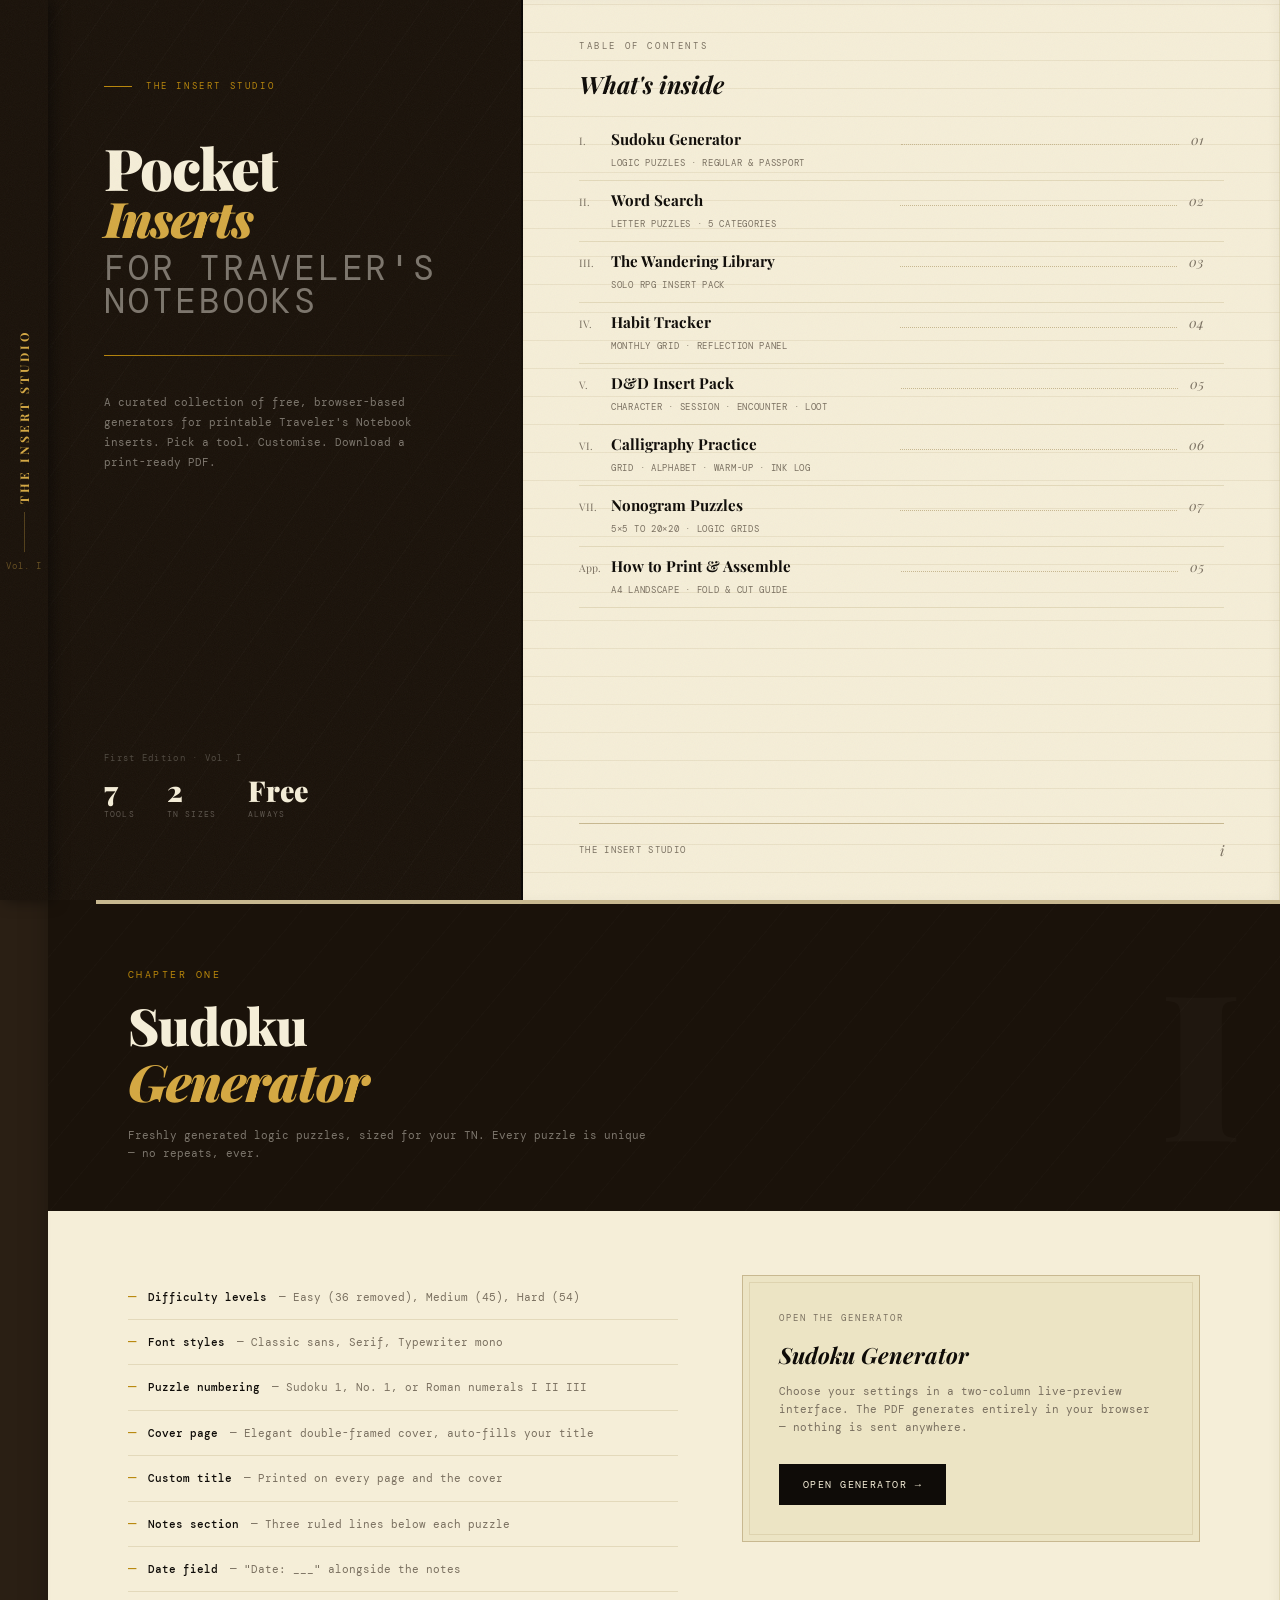
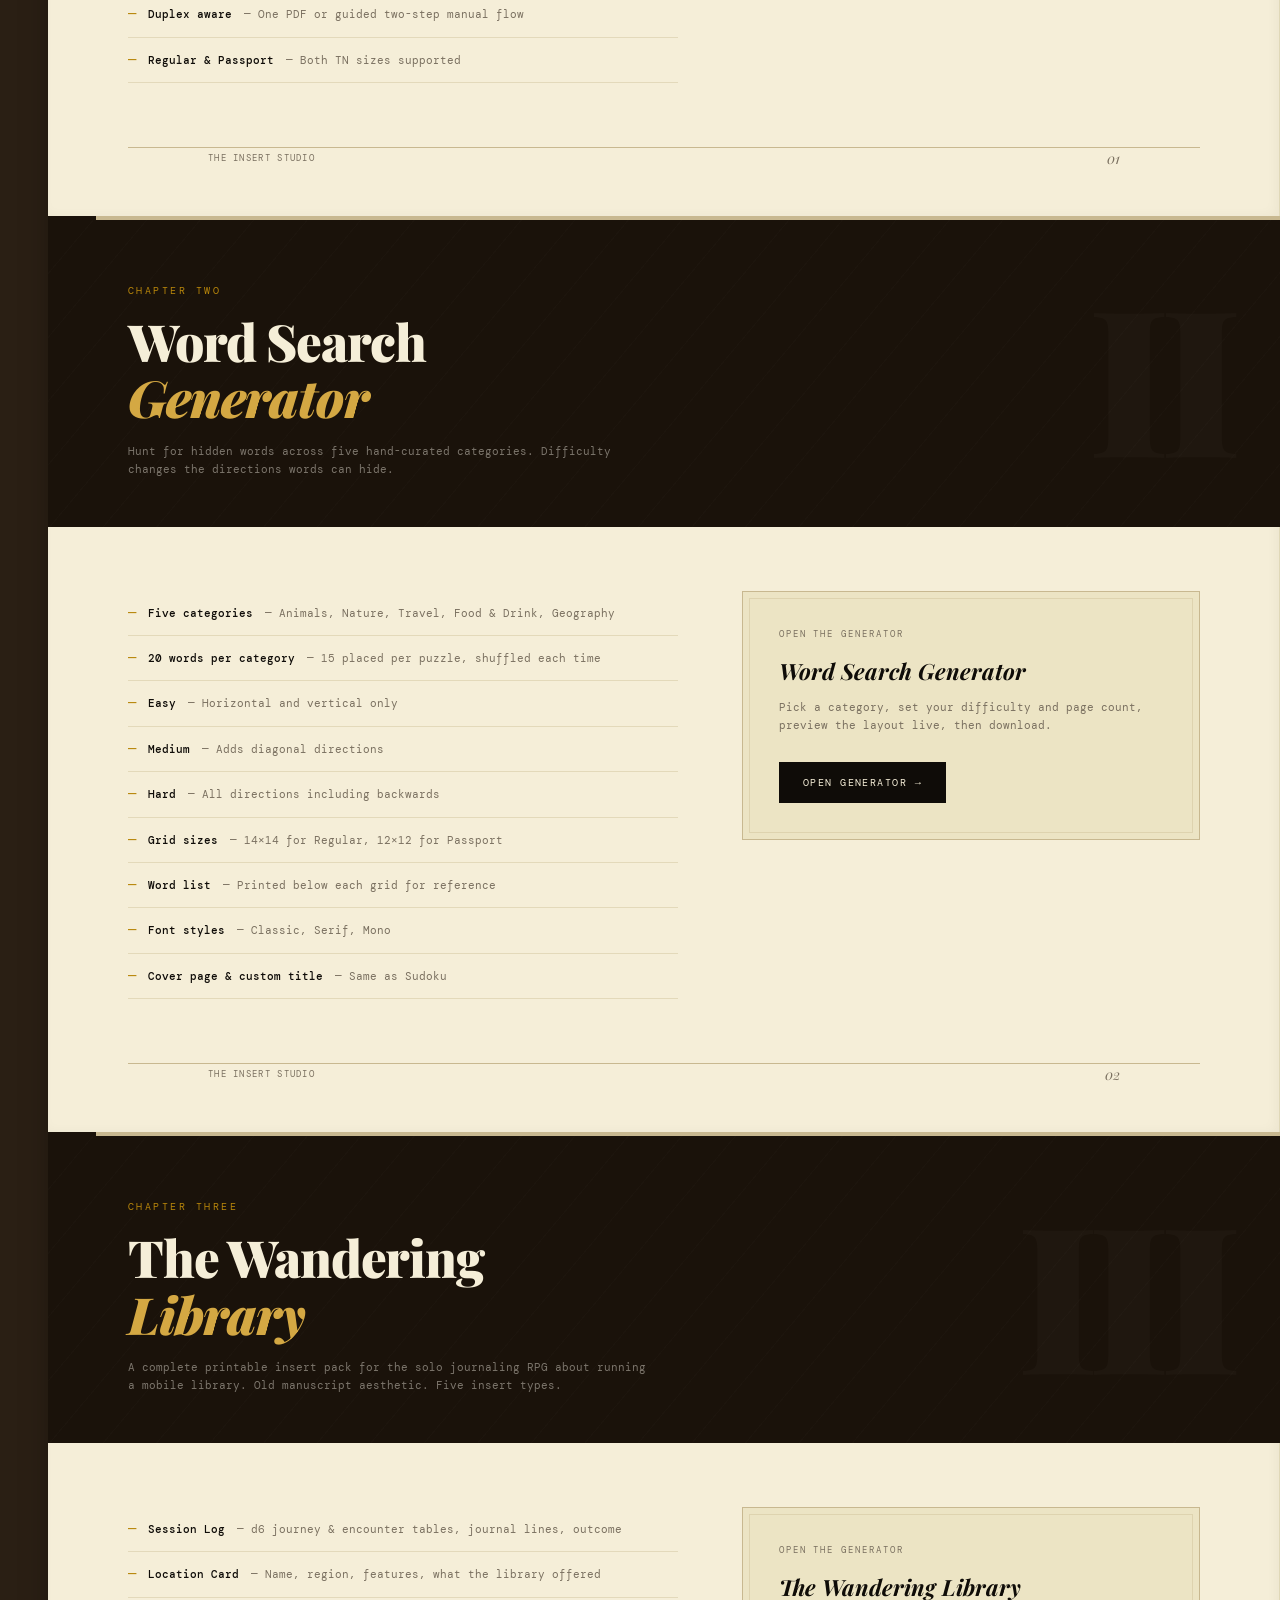
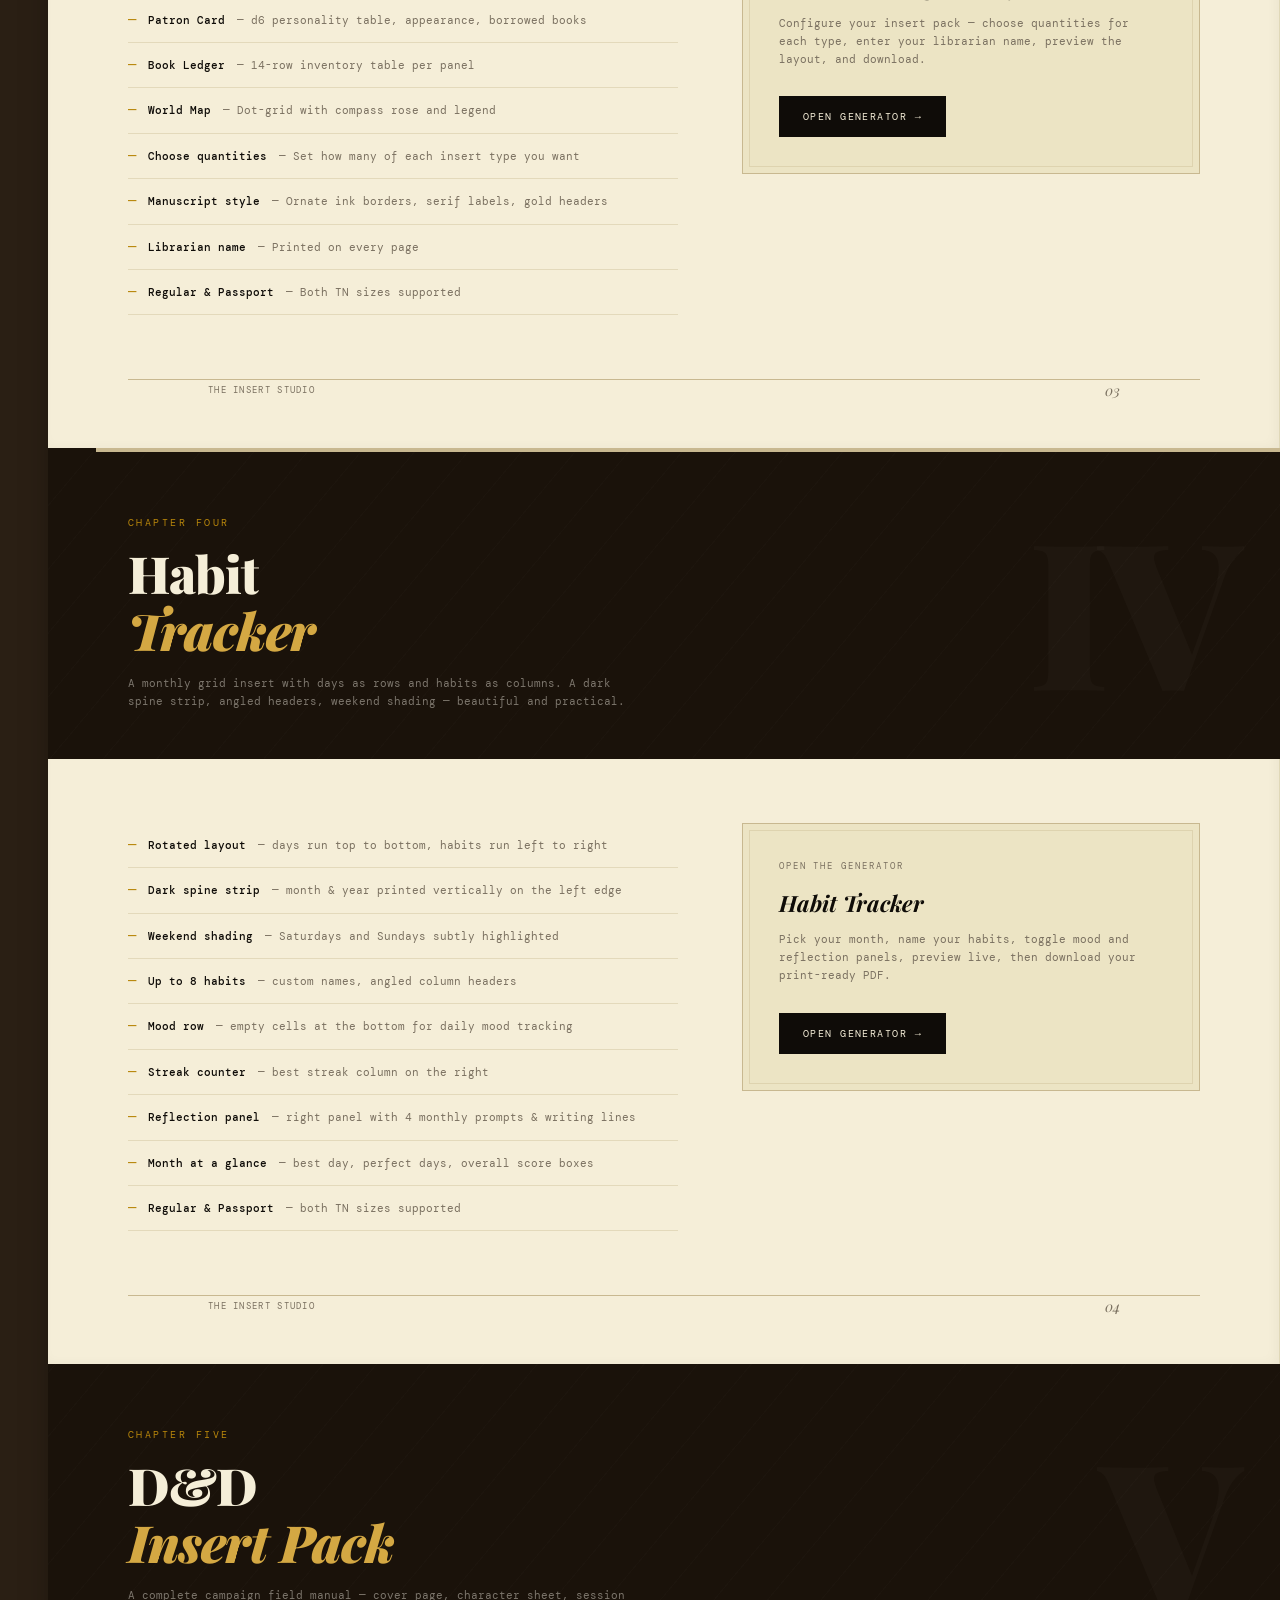
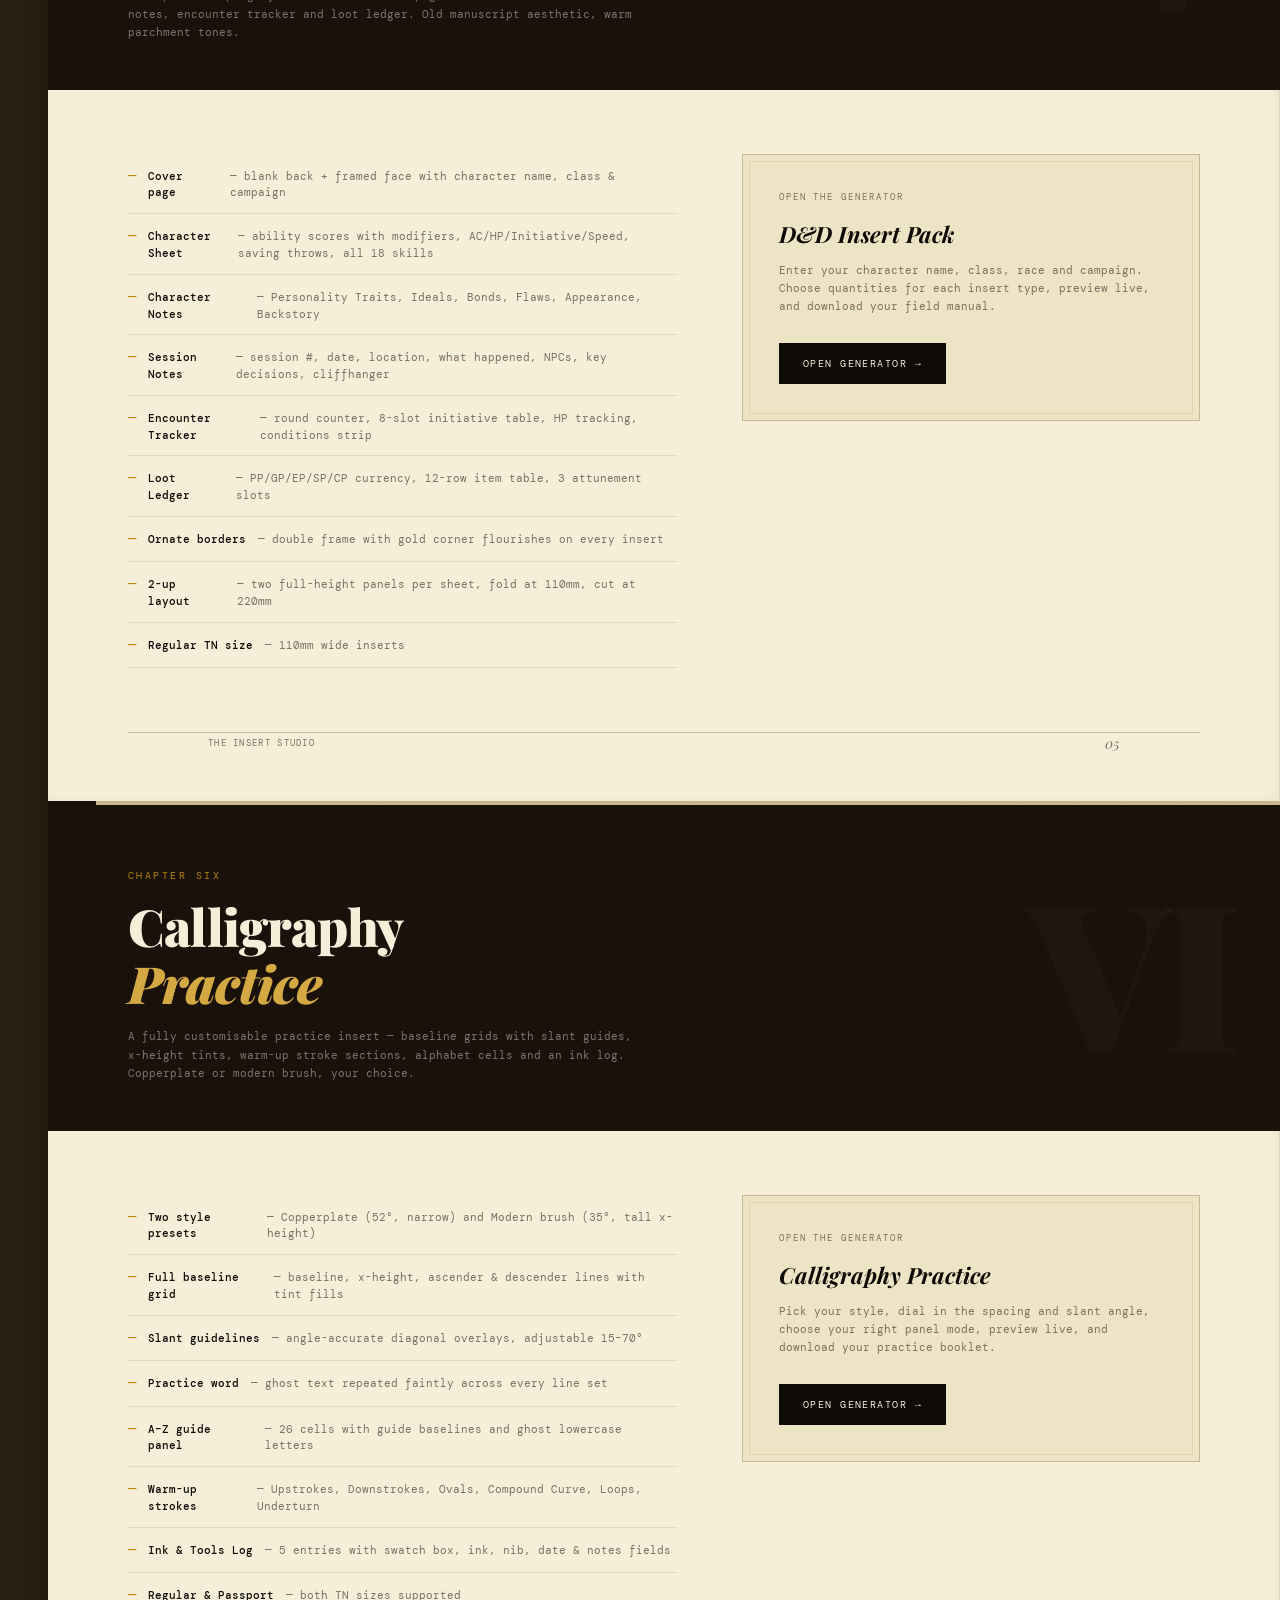
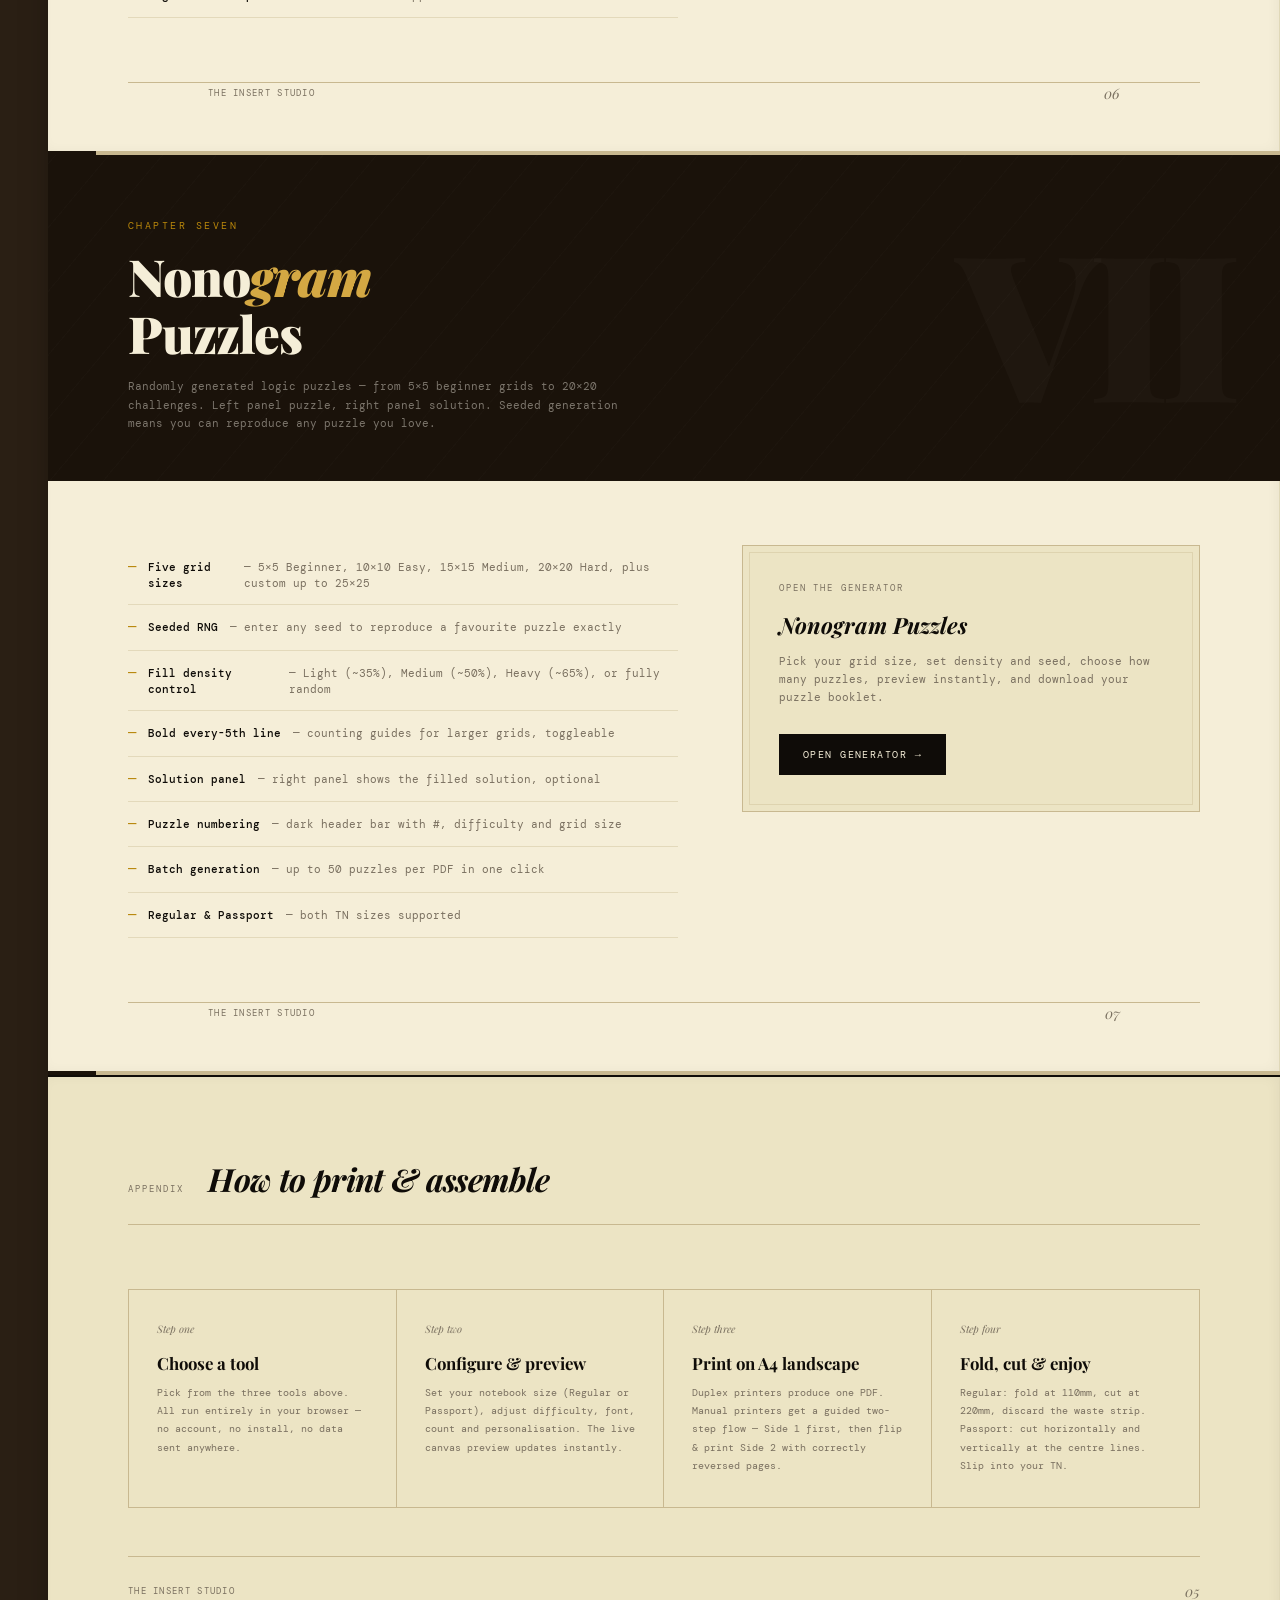
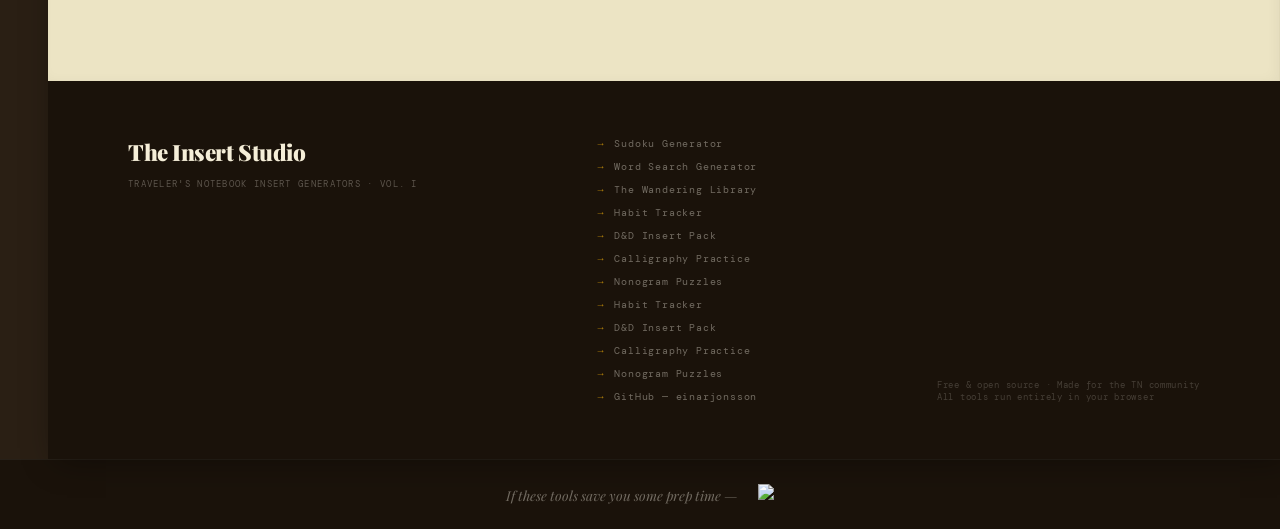
==== index.html @ ae4978d7 "Merge all tn-* generators into one site with a shared stylesheet - Move each generator to its own fo" ====
<!DOCTYPE html>
<html lang="en">
<head>
<meta charset="UTF-8">
<meta name="viewport" content="width=device-width, initial-scale=1.0">
<title>The Insert Studio</title>
<link href="https://fonts.googleapis.com/css2?family=Playfair+Display:ital,wght@0,400;0,700;0,900;1,400;1,700&family=DM+Mono:wght@400;500&family=IM+Fell+English:ital@0;1&display=swap" rel="stylesheet">
<style>
*, *::before, *::after { box-sizing: border-box; margin: 0; padding: 0; }

:root {
  --ink:       #0f0c08;
  --paper:     #f5eed8;
  --paper-dark:#ece4c4;
  --cream:     #faf6e8;
  --spine:     #1a120a;
  --accent:    #7a2e0e;
  --gold:      #b8860b;
  --gold-lt:   #d4a843;
  --rule:      #c8b890;
  --muted:     #7a7060;
  --shadow:    rgba(15,12,8,0.18);
}

html { font-size: 16px; scroll-behavior: smooth; }

body {
  background: #2a1f14;
  color: var(--ink);
  font-family: 'DM Mono', monospace;
  overflow-x: hidden;
}

/* ── Grain ── */
body::after {
  content: '';
  position: fixed; inset: 0; z-index: 9999; pointer-events: none;
  opacity: 0.04;
  background-image: url("data:image/svg+xml,%3Csvg viewBox='0 0 200 200' xmlns='http://www.w3.org/2000/svg'%3E%3Cfilter id='n'%3E%3CfeTurbulence type='fractalNoise' baseFrequency='0.85' numOctaves='4' stitchTiles='stitch'/%3E%3C/filter%3E%3Crect width='100%25' height='100%25' filter='url(%23n)'/%3E%3C/svg%3E");
  background-size: 160px;
}

/* ── Animations ── */
@keyframes pageOpen {
  from { opacity: 0; transform: perspective(1200px) rotateY(-8deg) translateX(-20px); }
  to   { opacity: 1; transform: perspective(1200px) rotateY(0deg)  translateX(0); }
}
@keyframes fadeUp {
  from { opacity: 0; transform: translateY(20px); }
  to   { opacity: 1; transform: translateY(0); }
}
@keyframes rulerSlide {
  from { transform: scaleX(0); }
  to   { transform: scaleX(1); }
}

/* ── THE BOOK ── */
.book-wrap {
  min-height: 100vh;
  display: flex;
  justify-content: center;
  position: relative;
}

/* Spine */
.spine {
  width: 48px;
  background: var(--spine);
  position: fixed; left: 50%; top: 0; bottom: 0;
  transform: translateX(-50vw);
  z-index: 50;
  display: flex; flex-direction: column;
  align-items: center; justify-content: center; gap: 8px;
  box-shadow: 4px 0 16px rgba(0,0,0,0.5);
}

.spine-title {
  writing-mode: vertical-rl;
  transform: rotate(180deg);
  font-family: 'Playfair Display', serif;
  font-size: 0.75rem; font-weight: 700; letter-spacing: 0.25em;
  color: var(--gold-lt); text-transform: uppercase;
}

.spine-rule {
  width: 1px; height: 40px; background: rgba(212,168,67,0.3);
}

.spine-num {
  font-size: 0.55rem; color: rgba(212,168,67,0.4); letter-spacing: 0.1em;
}

/* The pages — full width to the right of spine */
.pages {
  margin-left: 48px;
  width: calc(100% - 48px);
  position: relative;
  /* Page-edge shadow on the right */
  box-shadow:
    inset -1px 0 0 #e8dfc0,
    inset -3px 0 8px rgba(15,12,8,0.06),
    8px 0 32px rgba(0,0,0,0.4);
}

/* ──────────────────────────────
   PAGE 1 — COVER / TITLE PAGE
────────────────────────────── */
.cover-page {
  min-height: 100vh;
  background: var(--spine);
  display: grid;
  grid-template-columns: 1fr 2px 1.6fr;
  position: relative;
  overflow: hidden;
  animation: pageOpen 0.9s ease both;
}

/* Left column — typographic block */
.cover-left {
  padding: 80px 56px;
  display: flex; flex-direction: column; justify-content: space-between;
  position: relative; z-index: 2;
}

.cover-left::after {
  content: '';
  position: absolute; inset: 0;
  background: repeating-linear-gradient(
    -55deg, transparent, transparent 36px,
    rgba(255,255,255,0.015) 36px, rgba(255,255,255,0.015) 37px
  );
}

.cover-top { position: relative; z-index: 2; }

.cover-pub {
  font-size: 0.58rem; letter-spacing: 0.28em; text-transform: uppercase;
  color: var(--gold); margin-bottom: 48px;
  display: flex; align-items: center; gap: 14px;
}
.cover-pub::before {
  content: ''; display: block; width: 28px; height: 1px;
  background: var(--gold); flex-shrink: 0;
  animation: rulerSlide 0.6s ease 0.4s both; transform-origin: left;
}

.cover-title {
  font-family: 'Playfair Display', serif;
  font-size: clamp(2.8rem, 4.5vw, 5rem);
  font-weight: 900; line-height: 0.95;
  color: var(--paper);
  letter-spacing: -0.03em;
}
.cover-title em {
  font-style: italic; color: var(--gold-lt);
  display: block; font-size: 0.85em;
}
.cover-title .studio {
  display: block; font-size: 0.6em; font-style: normal;
  font-weight: 400; letter-spacing: 0.08em;
  color: rgba(245,240,228,0.45); margin-top: 12px;
  font-family: 'DM Mono', monospace; text-transform: uppercase;
}

.cover-rule {
  width: 100%; height: 1px;
  background: linear-gradient(to right, var(--gold), transparent);
  margin: 36px 0; position: relative; z-index: 2;
}

.cover-desc {
  font-size: 0.7rem; line-height: 1.8;
  color: rgba(245,240,228,0.45);
  max-width: 320px; position: relative; z-index: 2;
}

/* Bottom of cover left */
.cover-bottom { position: relative; z-index: 2; }

.cover-edition {
  font-size: 0.58rem; letter-spacing: 0.14em; color: rgba(245,240,228,0.25);
  margin-bottom: 12px;
}

.cover-stats {
  display: flex; gap: 32px;
}
.cover-stat-n {
  font-family: 'Playfair Display', serif;
  font-size: 1.8rem; font-weight: 900; color: var(--paper); display: block; line-height: 1;
}
.cover-stat-l {
  font-size: 0.52rem; letter-spacing: 0.14em; text-transform: uppercase;
  color: rgba(245,240,228,0.3); display: block; margin-top: 4px;
}

/* Gutter */
.cover-gutter {
  background: linear-gradient(to bottom, #0a0705, #1a120a, #0a0705);
  position: relative;
}
.cover-gutter::after {
  content: '';
  position: absolute; inset: 0;
  background: linear-gradient(to right, rgba(0,0,0,0.4), transparent, rgba(0,0,0,0.4));
}

/* Right column — contents preview */
.cover-right {
  background: var(--paper);
  padding: 40px 56px;
  display: flex; flex-direction: column;
  position: relative;
  /* Page-edge lines */
}

/* Ruled lines in background */
.cover-right::before {
  content: '';
  position: absolute; inset: 0;
  z-index: 0;
  background-image: repeating-linear-gradient(
    0deg, transparent, transparent 27px,
    rgba(200,184,144,0.25) 27px, rgba(200,184,144,0.25) 28px
  );
  pointer-events: none;
}

/* Page-edge stack effect */
.cover-right::after {
  content: '';
  position: absolute; right: -6px; top: 4px; bottom: 4px; width: 6px;
  z-index: 0;
  background: linear-gradient(to right, #d8d0b0, #ece4c4, #f5eed8);
  border-right: 1px solid #c8b890;
}

.contents-label {
  font-size: 0.58rem; letter-spacing: 0.28em; text-transform: uppercase;
  color: var(--muted); margin-bottom: 16px; position: relative; z-index: 2;
}

.contents-title {
  font-family: 'Playfair Display', serif;
  font-size: 1.5rem; font-weight: 700;
  font-style: italic; color: var(--ink);
  margin-bottom: 20px; position: relative; z-index: 2;
}

/* TOC entries */
.toc {
  list-style: none; position: relative; z-index: 2;
  flex: 1;
}

.toc-entry {
  display: flex; align-items: baseline; gap: 0;
  padding: 9px 0;
  border-bottom: 1px solid rgba(200,184,144,0.4);
  cursor: pointer;
  transition: all 0.15s;
  text-decoration: none; color: inherit;
}

.toc-entry:hover { background: rgba(200,184,144,0.1); margin: 0 -20px; padding-left: 20px; padding-right: 20px; }
.toc-entry:hover .toc-arrow { opacity: 1; transform: translateX(0); }

.toc-num {
  font-family: 'Playfair Display', serif;
  font-size: 0.65rem; color: var(--muted);
  min-width: 32px; margin-top: 2px;
}

.toc-info { flex: 1; }

.toc-name {
  font-family: 'Playfair Display', serif;
  font-size: 0.95rem; font-weight: 700;
  color: var(--ink); display: block; margin-bottom: 1px;
}

.toc-sub {
  font-size: 0.55rem; letter-spacing: 0.08em; text-transform: uppercase;
  color: var(--muted);
}

.toc-dots {
  flex: 1; border-bottom: 1px dotted var(--rule);
  margin: 0 12px; margin-bottom: 5px; min-width: 20px;
}

.toc-page {
  font-family: 'Playfair Display', serif;
  font-size: 0.85rem; color: var(--muted); font-style: italic;
}

.toc-arrow {
  margin-left: 12px; color: var(--accent);
  font-size: 0.8rem; opacity: 0;
  transform: translateX(-6px); transition: all 0.15s;
}

/* Page footer */
.page-footer {
  margin-top: 20px; position: relative; z-index: 2;
  display: flex; align-items: center; justify-content: space-between;
  border-top: 1px solid var(--rule); padding-top: 16px;
}

.page-footer-brand {
  font-size: 0.58rem; letter-spacing: 0.14em; text-transform: uppercase; color: var(--muted);
}

.page-num-display {
  font-family: 'Playfair Display', serif;
  font-size: 0.9rem; color: var(--muted); font-style: italic;
}

/* ──────────────────────────────
   CHAPTER PAGES
────────────────────────────── */
.chapter {
  background: var(--paper);
  position: relative; overflow: hidden;
  min-height: 100vh;
}

/* Chapter opener: dark header band */
.chapter-header {
  background: var(--spine);
  padding: 64px 80px 48px;
  position: relative; overflow: hidden;
}

.chapter-header::after {
  content: '';
  position: absolute; inset: 0;
  background: repeating-linear-gradient(
    -50deg, transparent, transparent 40px,
    rgba(255,255,255,0.012) 40px, rgba(255,255,255,0.012) 41px
  );
}

.chapter-eyebrow {
  font-size: 0.6rem; letter-spacing: 0.26em; text-transform: uppercase;
  color: var(--gold); margin-bottom: 16px; position: relative; z-index: 2;
}

.chapter-num-bg {
  position: absolute; right: 48px; top: 50%; transform: translateY(-50%);
  font-family: 'Playfair Display', serif;
  font-size: 16vw; font-weight: 900; color: rgba(255,255,255,0.025);
  line-height: 1; pointer-events: none; letter-spacing: -0.05em;
  z-index: 1;
}

.chapter-title {
  font-family: 'Playfair Display', serif;
  font-size: clamp(2rem, 4vw, 3.2rem);
  font-weight: 900; color: var(--paper); letter-spacing: -0.02em;
  line-height: 1.1; position: relative; z-index: 2;
}
.chapter-title em { font-style: italic; color: var(--gold-lt); }

.chapter-tagline {
  font-size: 0.68rem; line-height: 1.7;
  color: rgba(245,240,228,0.45);
  max-width: 520px; margin-top: 16px;
  position: relative; z-index: 2;
}

/* Tool card inside chapter */
.chapter-body {
  padding: 64px 80px;
  display: grid;
  grid-template-columns: 1.2fr 1fr;
  gap: 64px;
  align-items: start;
}

.feature-list { list-style: none; }
.feature-list li {
  padding: 12px 0; border-bottom: 1px solid rgba(200,184,144,0.4);
  font-size: 0.7rem; line-height: 1.5; color: var(--muted);
  display: flex; align-items: baseline; gap: 12px;
}
.feature-list li::before {
  content: '—'; color: var(--gold); flex-shrink: 0; font-size: 0.85rem;
}
.feature-list li strong { color: var(--ink); font-weight: 500; }

/* Call to action panel */
.cta-panel {
  background: var(--paper-dark);
  border: 1px solid var(--rule);
  padding: 36px;
  position: relative;
}

.cta-panel::before {
  content: '';
  position: absolute; inset: 6px;
  border: 1px solid rgba(200,184,144,0.4);
  pointer-events: none;
}

.cta-panel-label {
  font-size: 0.55rem; letter-spacing: 0.22em; text-transform: uppercase;
  color: var(--muted); margin-bottom: 16px;
}

.cta-panel-title {
  font-family: 'Playfair Display', serif;
  font-size: 1.4rem; font-weight: 700; font-style: italic;
  margin-bottom: 12px;
}

.cta-panel-desc {
  font-size: 0.67rem; line-height: 1.7; color: var(--muted);
  margin-bottom: 28px;
}

.cta-btn {
  display: inline-flex; align-items: center; gap: 10px;
  background: var(--ink); color: var(--paper);
  padding: 14px 24px;
  font-family: 'DM Mono', monospace;
  font-size: 0.65rem; letter-spacing: 0.14em; text-transform: uppercase;
  text-decoration: none; transition: all 0.15s;
  border: none; cursor: pointer;
}
.cta-btn:hover { background: var(--accent); gap: 16px; }

/* Between chapters: page divider */
.page-divider {
  height: 4px;
  background: linear-gradient(to right, var(--spine), var(--spine) 48px, var(--rule) 48px, var(--rule));
}

/* ──────────────────────────────
   HOW IT WORKS — like an appendix
────────────────────────────── */
.appendix {
  background: var(--paper-dark);
  padding: 80px;
  border-top: 2px solid var(--ink);
  position: relative; overflow: hidden;
}

.appendix-header {
  display: flex; align-items: baseline; gap: 24px;
  margin-bottom: 64px; padding-bottom: 24px;
  border-bottom: 1px solid var(--rule);
}

.appendix-label {
  font-size: 0.58rem; letter-spacing: 0.22em; text-transform: uppercase; color: var(--muted);
  white-space: nowrap;
}

.appendix-title {
  font-family: 'Playfair Display', serif;
  font-size: 2rem; font-weight: 700; font-style: italic; letter-spacing: -0.02em;
}

.appendix-steps {
  display: grid; grid-template-columns: repeat(4, 1fr);
  border: 1px solid var(--rule);
}

.appendix-step {
  padding: 32px 28px; border-right: 1px solid var(--rule);
  position: relative;
}
.appendix-step:last-child { border-right: none; }

.appendix-step-num {
  font-family: 'Playfair Display', serif;
  font-size: 0.65rem; color: var(--muted); font-style: italic;
  margin-bottom: 16px; display: block;
}

.appendix-step-title {
  font-family: 'Playfair Display', serif;
  font-size: 1.05rem; font-weight: 700; margin-bottom: 10px;
}

.appendix-step-desc {
  font-size: 0.65rem; line-height: 1.75; color: var(--muted);
}

/* ──────────────────────────────
   COLOPHON / FOOTER
────────────────────────────── */
.colophon {
  background: var(--spine);
  padding: 56px 80px;
  display: flex; align-items: flex-start; justify-content: space-between;
  gap: 40px; flex-wrap: wrap;
}

.colophon-brand {
  flex: 0 0 auto;
}

.colophon-title {
  font-family: 'Playfair Display', serif;
  font-size: 1.4rem; font-weight: 900; color: var(--paper);
  letter-spacing: -0.02em; display: block; margin-bottom: 4px;
}

.colophon-sub {
  font-size: 0.58rem; letter-spacing: 0.14em; text-transform: uppercase;
  color: rgba(245,240,228,0.3);
}

.colophon-links { display: flex; flex-direction: column; gap: 10px; }
.colophon-links a {
  font-size: 0.63rem; color: rgba(245,240,228,0.4); text-decoration: none;
  letter-spacing: 0.08em; transition: color 0.15s;
  display: flex; align-items: center; gap: 10px;
}
.colophon-links a::before { content: '→'; color: var(--gold); }
.colophon-links a:hover { color: var(--gold-lt); }

.colophon-copy {
  font-size: 0.56rem; color: rgba(245,240,228,0.2);
  letter-spacing: 0.08em; align-self: flex-end;
}

/* ── Page right-edge stack effect (all pages) ── */
.chapter, .appendix, .cover-right {
  box-shadow: inset -1px 0 0 #e0d8b8, inset -4px 0 12px rgba(15,12,8,0.04);
}

/* ── Responsive ── */
@media (max-width: 1024px) {
  .chapter-body { grid-template-columns: 1fr; gap: 40px; }
  .appendix-steps { grid-template-columns: 1fr 1fr; }
  .appendix-step:nth-child(2) { border-right: none; }
  .appendix-step:nth-child(3) { border-right: 1px solid var(--rule); border-top: 1px solid var(--rule); }
  .appendix-step:nth-child(4) { border-top: 1px solid var(--rule); }
}

@media (max-width: 768px) {
  .spine { display: none; }
  .pages { margin-left: 0; width: 100%; }
  .cover-page { grid-template-columns: 1fr; }
  .cover-gutter { display: none; }
  .cover-right { min-height: 60vh; }
  .cover-left { padding: 60px 32px; min-height: 60vh; }
  .chapter-header, .chapter-body, .appendix, .colophon { padding: 40px 28px; }
  .appendix-steps { grid-template-columns: 1fr; }
  .appendix-step { border-right: none; border-bottom: 1px solid var(--rule); }
}

/* ── Scroll reveal ── */
.will-reveal {
  opacity: 0; transform: translateY(16px);
  transition: opacity 0.6s ease, transform 0.6s ease;
}
.will-reveal.revealed { opacity: 1; transform: translateY(0); }
.will-reveal.delay-1 { transition-delay: 0.1s; }
.will-reveal.delay-2 { transition-delay: 0.2s; }
.will-reveal.delay-3 { transition-delay: 0.3s; }
.will-reveal.delay-4 { transition-delay: 0.4s; }
</style>
</head>
<body>

<div class="book-wrap">

  <!-- Spine -->
  <div class="spine">
    <div class="spine-title">The Insert Studio</div>
    <div class="spine-rule"></div>
    <div class="spine-num">Vol. I</div>
  </div>

  <div class="pages">

    <!-- ── COVER / TITLE PAGE ── -->
    <div class="cover-page">

      <!-- Left: title block -->
      <div class="cover-left">
        <div class="cover-top">
          <div class="cover-pub">The Insert Studio</div>
          <h1 class="cover-title">
            Pocket
            <em>Inserts</em>
            <span class="studio">for Traveler's Notebooks</span>
          </h1>
          <div class="cover-rule"></div>
          <p class="cover-desc">
            A curated collection of free, browser-based generators
            for printable Traveler's Notebook inserts.
            Pick a tool. Customise. Download a print-ready PDF.
          </p>
        </div>
        <div class="cover-bottom">
          <div class="cover-edition">First Edition · Vol. I</div>
          <div class="cover-stats">
            <div>
              <span class="cover-stat-n">7</span>
              <span class="cover-stat-l">Tools</span>
            </div>
            <div>
              <span class="cover-stat-n">2</span>
              <span class="cover-stat-l">TN Sizes</span>
            </div>
            <div>
              <span class="cover-stat-n">Free</span>
              <span class="cover-stat-l">Always</span>
            </div>
          </div>
        </div>
      </div>

      <!-- Gutter -->
      <div class="cover-gutter"></div>

      <!-- Right: table of contents -->
      <div class="cover-right">
        <div class="contents-label">Table of Contents</div>
        <div class="contents-title">What's inside</div>

        <ul class="toc">
          <li>
            <a href="#sudoku" class="toc-entry">
              <span class="toc-num">I.</span>
              <div class="toc-info">
                <span class="toc-name">Sudoku Generator</span>
                <span class="toc-sub">Logic Puzzles · Regular &amp; Passport</span>
              </div>
              <div class="toc-dots"></div>
              <span class="toc-page">01</span>
              <span class="toc-arrow">→</span>
            </a>
          </li>
          <li>
            <a href="#wordsearch" class="toc-entry">
              <span class="toc-num">II.</span>
              <div class="toc-info">
                <span class="toc-name">Word Search</span>
                <span class="toc-sub">Letter Puzzles · 5 Categories</span>
              </div>
              <div class="toc-dots"></div>
              <span class="toc-page">02</span>
              <span class="toc-arrow">→</span>
            </a>
          </li>
          <li>
            <a href="#wandering" class="toc-entry">
              <span class="toc-num">III.</span>
              <div class="toc-info">
                <span class="toc-name">The Wandering Library</span>
                <span class="toc-sub">Solo RPG Insert Pack</span>
              </div>
              <div class="toc-dots"></div>
              <span class="toc-page">03</span>
              <span class="toc-arrow">→</span>
            </a>
          </li>
          <li>
            <a href="#habit" class="toc-entry">
              <span class="toc-num">IV.</span>
              <div class="toc-info">
                <span class="toc-name">Habit Tracker</span>
                <span class="toc-sub">Monthly Grid · Reflection Panel</span>
              </div>
              <div class="toc-dots"></div>
              <span class="toc-page">04</span>
              <span class="toc-arrow">→</span>
            </a>
          </li>
          <li>
            <a href="#dnd" class="toc-entry">
              <span class="toc-num">V.</span>
              <div class="toc-info">
                <span class="toc-name">D&amp;D Insert Pack</span>
                <span class="toc-sub">Character · Session · Encounter · Loot</span>
              </div>
              <div class="toc-dots"></div>
              <span class="toc-page">05</span>
              <span class="toc-arrow">→</span>
            </a>
          </li>
          <li>
            <a href="#calligraphy" class="toc-entry">
              <span class="toc-num">VI.</span>
              <div class="toc-info">
                <span class="toc-name">Calligraphy Practice</span>
                <span class="toc-sub">Grid · Alphabet · Warm-up · Ink Log</span>
              </div>
              <div class="toc-dots"></div>
              <span class="toc-page">06</span>
              <span class="toc-arrow">→</span>
            </a>
          </li>
          <li>
            <a href="#nonogram" class="toc-entry">
              <span class="toc-num">VII.</span>
              <div class="toc-info">
                <span class="toc-name">Nonogram Puzzles</span>
                <span class="toc-sub">5×5 to 20×20 · Logic Grids</span>
              </div>
              <div class="toc-dots"></div>
              <span class="toc-page">07</span>
              <span class="toc-arrow">→</span>
            </a>
          </li>
          <li>
            <a href="#how" class="toc-entry">
              <span class="toc-num">App.</span>
              <div class="toc-info">
                <span class="toc-name">How to Print &amp; Assemble</span>
                <span class="toc-sub">A4 Landscape · Fold &amp; Cut Guide</span>
              </div>
              <div class="toc-dots"></div>
              <span class="toc-page">05</span>
              <span class="toc-arrow">→</span>
            </a>
          </li>
        </ul>

        <div class="page-footer">
          <span class="page-footer-brand">The Insert Studio</span>
          <span class="page-num-display">i</span>
        </div>
      </div>
    </div>

    <!-- Page divider -->
    <div class="page-divider"></div>

    <!-- ── CHAPTER I — SUDOKU ── -->
    <div class="chapter" id="sudoku">
      <div class="chapter-header">
        <div class="chapter-num-bg">I</div>
        <div class="chapter-eyebrow will-reveal">Chapter One</div>
        <h2 class="chapter-title will-reveal delay-1">
          Sudoku<br><em>Generator</em>
        </h2>
        <p class="chapter-tagline will-reveal delay-2">
          Freshly generated logic puzzles, sized for your TN.
          Every puzzle is unique — no repeats, ever.
        </p>
      </div>

      <div class="chapter-body">
        <ul class="feature-list will-reveal delay-1">
          <li><strong>Difficulty levels</strong> — Easy (36 removed), Medium (45), Hard (54)</li>
          <li><strong>Font styles</strong> — Classic sans, Serif, Typewriter mono</li>
          <li><strong>Puzzle numbering</strong> — Sudoku 1, No. 1, or Roman numerals I II III</li>
          <li><strong>Cover page</strong> — Elegant double-framed cover, auto-fills your title</li>
          <li><strong>Custom title</strong> — Printed on every page and the cover</li>
          <li><strong>Notes section</strong> — Three ruled lines below each puzzle</li>
          <li><strong>Date field</strong> — "Date: ___" alongside the notes</li>
          <li><strong>Duplex aware</strong> — One PDF or guided two-step manual flow</li>
          <li><strong>Regular &amp; Passport</strong> — Both TN sizes supported</li>
        </ul>

        <div class="cta-panel will-reveal delay-2">
          <div class="cta-panel-label">Open the generator</div>
          <div class="cta-panel-title">Sudoku Generator</div>
          <p class="cta-panel-desc">
            Choose your settings in a two-column live-preview interface.
            The PDF generates entirely in your browser — nothing is sent anywhere.
          </p>
          <a href="sudoku/" class="cta-btn">
            Open Generator →
          </a>
        </div>
      </div>

      <div style="padding: 0 80px 48px; display:flex; justify-content:space-between; align-items:center; border-top: 1px solid var(--rule); margin: 0 80px;">
        <span style="font-size:0.58rem;letter-spacing:0.14em;text-transform:uppercase;color:var(--muted);">The Insert Studio</span>
        <span style="font-family:'Playfair Display',serif;font-style:italic;color:var(--muted);font-size:0.9rem;">01</span>
      </div>
    </div>

    <div class="page-divider"></div>

    <!-- ── CHAPTER II — WORD SEARCH ── -->
    <div class="chapter" id="wordsearch">
      <div class="chapter-header">
        <div class="chapter-num-bg">II</div>
        <div class="chapter-eyebrow will-reveal">Chapter Two</div>
        <h2 class="chapter-title will-reveal delay-1">
          Word Search<br><em>Generator</em>
        </h2>
        <p class="chapter-tagline will-reveal delay-2">
          Hunt for hidden words across five hand-curated categories.
          Difficulty changes the directions words can hide.
        </p>
      </div>

      <div class="chapter-body">
        <ul class="feature-list will-reveal delay-1">
          <li><strong>Five categories</strong> — Animals, Nature, Travel, Food &amp; Drink, Geography</li>
          <li><strong>20 words per category</strong> — 15 placed per puzzle, shuffled each time</li>
          <li><strong>Easy</strong> — Horizontal and vertical only</li>
          <li><strong>Medium</strong> — Adds diagonal directions</li>
          <li><strong>Hard</strong> — All directions including backwards</li>
          <li><strong>Grid sizes</strong> — 14×14 for Regular, 12×12 for Passport</li>
          <li><strong>Word list</strong> — Printed below each grid for reference</li>
          <li><strong>Font styles</strong> — Classic, Serif, Mono</li>
          <li><strong>Cover page &amp; custom title</strong> — Same as Sudoku</li>
        </ul>

        <div class="cta-panel will-reveal delay-2">
          <div class="cta-panel-label">Open the generator</div>
          <div class="cta-panel-title">Word Search Generator</div>
          <p class="cta-panel-desc">
            Pick a category, set your difficulty and page count,
            preview the layout live, then download.
          </p>
          <a href="wordsearch/" class="cta-btn">
            Open Generator →
          </a>
        </div>
      </div>

      <div style="padding: 0 80px 48px; display:flex; justify-content:space-between; align-items:center; border-top: 1px solid var(--rule); margin: 0 80px;">
        <span style="font-size:0.58rem;letter-spacing:0.14em;text-transform:uppercase;color:var(--muted);">The Insert Studio</span>
        <span style="font-family:'Playfair Display',serif;font-style:italic;color:var(--muted);font-size:0.9rem;">02</span>
      </div>
    </div>

    <div class="page-divider"></div>

    <!-- ── CHAPTER III — WANDERING LIBRARY ── -->
    <div class="chapter" id="wandering">
      <div class="chapter-header">
        <div class="chapter-num-bg">III</div>
        <div class="chapter-eyebrow will-reveal">Chapter Three</div>
        <h2 class="chapter-title will-reveal delay-1">
          The Wandering<br><em>Library</em>
        </h2>
        <p class="chapter-tagline will-reveal delay-2">
          A complete printable insert pack for the solo journaling RPG about running
          a mobile library. Old manuscript aesthetic. Five insert types.
        </p>
      </div>

      <div class="chapter-body">
        <ul class="feature-list will-reveal delay-1">
          <li><strong>Session Log</strong> — d6 journey &amp; encounter tables, journal lines, outcome</li>
          <li><strong>Location Card</strong> — Name, region, features, what the library offered</li>
          <li><strong>Patron Card</strong> — d6 personality table, appearance, borrowed books</li>
          <li><strong>Book Ledger</strong> — 14-row inventory table per panel</li>
          <li><strong>World Map</strong> — Dot-grid with compass rose and legend</li>
          <li><strong>Choose quantities</strong> — Set how many of each insert type you want</li>
          <li><strong>Manuscript style</strong> — Ornate ink borders, serif labels, gold headers</li>
          <li><strong>Librarian name</strong> — Printed on every page</li>
          <li><strong>Regular &amp; Passport</strong> — Both TN sizes supported</li>
        </ul>

        <div class="cta-panel will-reveal delay-2">
          <div class="cta-panel-label">Open the generator</div>
          <div class="cta-panel-title">The Wandering Library</div>
          <p class="cta-panel-desc">
            Configure your insert pack — choose quantities for each type,
            enter your librarian name, preview the layout, and download.
          </p>
          <a href="wandering-library/" class="cta-btn">
            Open Generator →
          </a>
        </div>
      </div>

      <div style="padding: 0 80px 48px; display:flex; justify-content:space-between; align-items:center; border-top: 1px solid var(--rule); margin: 0 80px;">
        <span style="font-size:0.58rem;letter-spacing:0.14em;text-transform:uppercase;color:var(--muted);">The Insert Studio</span>
        <span style="font-family:'Playfair Display',serif;font-style:italic;color:var(--muted);font-size:0.9rem;">03</span>
      </div>
    </div>

    <div class="page-divider"></div>

    <!-- ── CHAPTER IV — HABIT TRACKER ── -->
    <div class="chapter" id="habit">
      <div class="chapter-header">
        <div class="chapter-num-bg">IV</div>
        <div class="chapter-eyebrow will-reveal">Chapter Four</div>
        <h2 class="chapter-title will-reveal delay-1">
          Habit<br><em>Tracker</em>
        </h2>
        <p class="chapter-tagline will-reveal delay-2">
          A monthly grid insert with days as rows and habits as columns.
          A dark spine strip, angled headers, weekend shading — beautiful and practical.
        </p>
      </div>

      <div class="chapter-body">
        <ul class="feature-list will-reveal delay-1">
          <li><strong>Rotated layout</strong> — days run top to bottom, habits run left to right</li>
          <li><strong>Dark spine strip</strong> — month &amp; year printed vertically on the left edge</li>
          <li><strong>Weekend shading</strong> — Saturdays and Sundays subtly highlighted</li>
          <li><strong>Up to 8 habits</strong> — custom names, angled column headers</li>
          <li><strong>Mood row</strong> — empty cells at the bottom for daily mood tracking</li>
          <li><strong>Streak counter</strong> — best streak column on the right</li>
          <li><strong>Reflection panel</strong> — right panel with 4 monthly prompts &amp; writing lines</li>
          <li><strong>Month at a glance</strong> — best day, perfect days, overall score boxes</li>
          <li><strong>Regular &amp; Passport</strong> — both TN sizes supported</li>
        </ul>

        <div class="cta-panel will-reveal delay-2">
          <div class="cta-panel-label">Open the generator</div>
          <div class="cta-panel-title">Habit Tracker</div>
          <p class="cta-panel-desc">
            Pick your month, name your habits, toggle mood and reflection panels,
            preview live, then download your print-ready PDF.
          </p>
          <a href="habit/" class="cta-btn">
            Open Generator →
          </a>
        </div>
      </div>

      <div style="padding: 0 80px 48px; display:flex; justify-content:space-between; align-items:center; border-top: 1px solid var(--rule); margin: 0 80px;">
        <span style="font-size:0.58rem;letter-spacing:0.14em;text-transform:uppercase;color:var(--muted);">The Insert Studio</span>
        <span style="font-family:'Playfair Display',serif;font-style:italic;color:var(--muted);font-size:0.9rem;">04</span>
      </div>
    </div>

        <!-- ── CHAPTER V — D&D INSERTS ── -->
    <div class="chapter" id="dnd">
      <div class="chapter-header">
        <div class="chapter-num-bg">V</div>
        <div class="chapter-eyebrow will-reveal">Chapter Five</div>
        <h2 class="chapter-title will-reveal delay-1">
          D&amp;D<br><em>Insert Pack</em>
        </h2>
        <p class="chapter-tagline will-reveal delay-2">
          A complete campaign field manual — cover page, character sheet, session notes,
          encounter tracker and loot ledger. Old manuscript aesthetic, warm parchment tones.
        </p>
      </div>

      <div class="chapter-body">
        <ul class="feature-list will-reveal delay-1">
          <li><strong>Cover page</strong> — blank back + framed face with character name, class &amp; campaign</li>
          <li><strong>Character Sheet</strong> — ability scores with modifiers, AC/HP/Initiative/Speed, saving throws, all 18 skills</li>
          <li><strong>Character Notes</strong> — Personality Traits, Ideals, Bonds, Flaws, Appearance, Backstory</li>
          <li><strong>Session Notes</strong> — session #, date, location, what happened, NPCs, key decisions, cliffhanger</li>
          <li><strong>Encounter Tracker</strong> — round counter, 8-slot initiative table, HP tracking, conditions strip</li>
          <li><strong>Loot Ledger</strong> — PP/GP/EP/SP/CP currency, 12-row item table, 3 attunement slots</li>
          <li><strong>Ornate borders</strong> — double frame with gold corner flourishes on every insert</li>
          <li><strong>2-up layout</strong> — two full-height panels per sheet, fold at 110mm, cut at 220mm</li>
          <li><strong>Regular TN size</strong> — 110mm wide inserts</li>
        </ul>

        <div class="cta-panel will-reveal delay-2">
          <div class="cta-panel-label">Open the generator</div>
          <div class="cta-panel-title">D&amp;D Insert Pack</div>
          <p class="cta-panel-desc">
            Enter your character name, class, race and campaign. Choose quantities
            for each insert type, preview live, and download your field manual.
          </p>
          <a href="dnd/" class="cta-btn">
            Open Generator →
          </a>
        </div>
      </div>

      <div style="padding: 0 80px 48px; display:flex; justify-content:space-between; align-items:center; border-top: 1px solid var(--rule); margin: 0 80px;">
        <span style="font-size:0.58rem;letter-spacing:0.14em;text-transform:uppercase;color:var(--muted);">The Insert Studio</span>
        <span style="font-family:'Playfair Display',serif;font-style:italic;color:var(--muted);font-size:0.9rem;">05</span>
      </div>
    </div>

    <div class="page-divider"></div>

        <!-- ── CHAPTER VI — CALLIGRAPHY ── -->
    <div class="chapter" id="calligraphy">
      <div class="chapter-header">
        <div class="chapter-num-bg">VI</div>
        <div class="chapter-eyebrow will-reveal">Chapter Six</div>
        <h2 class="chapter-title will-reveal delay-1">
          Calligraphy<br><em>Practice</em>
        </h2>
        <p class="chapter-tagline will-reveal delay-2">
          A fully customisable practice insert — baseline grids with slant guides,
          x-height tints, warm-up stroke sections, alphabet cells and an ink log.
          Copperplate or modern brush, your choice.
        </p>
      </div>

      <div class="chapter-body">
        <ul class="feature-list will-reveal delay-1">
          <li><strong>Two style presets</strong> — Copperplate (52°, narrow) and Modern brush (35°, tall x-height)</li>
          <li><strong>Full baseline grid</strong> — baseline, x-height, ascender &amp; descender lines with tint fills</li>
          <li><strong>Slant guidelines</strong> — angle-accurate diagonal overlays, adjustable 15–70°</li>
          <li><strong>Practice word</strong> — ghost text repeated faintly across every line set</li>
          <li><strong>A–Z guide panel</strong> — 26 cells with guide baselines and ghost lowercase letters</li>
          <li><strong>Warm-up strokes</strong> — Upstrokes, Downstrokes, Ovals, Compound Curve, Loops, Underturn</li>
          <li><strong>Ink &amp; Tools Log</strong> — 5 entries with swatch box, ink, nib, date &amp; notes fields</li>
          <li><strong>Regular &amp; Passport</strong> — both TN sizes supported</li>
        </ul>

        <div class="cta-panel will-reveal delay-2">
          <div class="cta-panel-label">Open the generator</div>
          <div class="cta-panel-title">Calligraphy Practice</div>
          <p class="cta-panel-desc">
            Pick your style, dial in the spacing and slant angle, choose your
            right panel mode, preview live, and download your practice booklet.
          </p>
          <a href="calligraphy/" class="cta-btn">
            Open Generator →
          </a>
        </div>
      </div>

      <div style="padding: 0 80px 48px; display:flex; justify-content:space-between; align-items:center; border-top: 1px solid var(--rule); margin: 0 80px;">
        <span style="font-size:0.58rem;letter-spacing:0.14em;text-transform:uppercase;color:var(--muted);">The Insert Studio</span>
        <span style="font-family:'Playfair Display',serif;font-style:italic;color:var(--muted);font-size:0.9rem;">06</span>
      </div>
    </div>

    <div class="page-divider"></div>

        <!-- ── CHAPTER VII — NONOGRAM ── -->
    <div class="chapter" id="nonogram">
      <div class="chapter-header">
        <div class="chapter-num-bg">VII</div>
        <div class="chapter-eyebrow will-reveal">Chapter Seven</div>
        <h2 class="chapter-title will-reveal delay-1">
          Nono<em>gram</em><br>Puzzles
        </h2>
        <p class="chapter-tagline will-reveal delay-2">
          Randomly generated logic puzzles — from 5×5 beginner grids to
          20×20 challenges. Left panel puzzle, right panel solution.
          Seeded generation means you can reproduce any puzzle you love.
        </p>
      </div>

      <div class="chapter-body">
        <ul class="feature-list will-reveal delay-1">
          <li><strong>Five grid sizes</strong> — 5×5 Beginner, 10×10 Easy, 15×15 Medium, 20×20 Hard, plus custom up to 25×25</li>
          <li><strong>Seeded RNG</strong> — enter any seed to reproduce a favourite puzzle exactly</li>
          <li><strong>Fill density control</strong> — Light (~35%), Medium (~50%), Heavy (~65%), or fully random</li>
          <li><strong>Bold every-5th line</strong> — counting guides for larger grids, toggleable</li>
          <li><strong>Solution panel</strong> — right panel shows the filled solution, optional</li>
          <li><strong>Puzzle numbering</strong> — dark header bar with #, difficulty and grid size</li>
          <li><strong>Batch generation</strong> — up to 50 puzzles per PDF in one click</li>
          <li><strong>Regular &amp; Passport</strong> — both TN sizes supported</li>
        </ul>

        <div class="cta-panel will-reveal delay-2">
          <div class="cta-panel-label">Open the generator</div>
          <div class="cta-panel-title">Nonogram Puzzles</div>
          <p class="cta-panel-desc">
            Pick your grid size, set density and seed, choose how many puzzles,
            preview instantly, and download your puzzle booklet.
          </p>
          <a href="nonogram/" class="cta-btn">
            Open Generator →
          </a>
        </div>
      </div>

      <div style="padding: 0 80px 48px; display:flex; justify-content:space-between; align-items:center; border-top: 1px solid var(--rule); margin: 0 80px;">
        <span style="font-size:0.58rem;letter-spacing:0.14em;text-transform:uppercase;color:var(--muted);">The Insert Studio</span>
        <span style="font-family:'Playfair Display',serif;font-style:italic;color:var(--muted);font-size:0.9rem;">07</span>
      </div>
    </div>

    <div class="page-divider"></div>

        <!-- ── APPENDIX — HOW IT WORKS ── -->
    <div class="appendix" id="how">
      <div class="appendix-header">
        <span class="appendix-label will-reveal">Appendix</span>
        <h2 class="appendix-title will-reveal delay-1">How to print &amp; assemble</h2>
      </div>

      <div class="appendix-steps">
        <div class="appendix-step will-reveal">
          <span class="appendix-step-num">Step one</span>
          <div class="appendix-step-title">Choose a tool</div>
          <p class="appendix-step-desc">Pick from the three tools above. All run entirely in your browser — no account, no install, no data sent anywhere.</p>
        </div>
        <div class="appendix-step will-reveal delay-1">
          <span class="appendix-step-num">Step two</span>
          <div class="appendix-step-title">Configure &amp; preview</div>
          <p class="appendix-step-desc">Set your notebook size (Regular or Passport), adjust difficulty, font, count and personalisation. The live canvas preview updates instantly.</p>
        </div>
        <div class="appendix-step will-reveal delay-2">
          <span class="appendix-step-num">Step three</span>
          <div class="appendix-step-title">Print on A4 landscape</div>
          <p class="appendix-step-desc">Duplex printers produce one PDF. Manual printers get a guided two-step flow — Side 1 first, then flip &amp; print Side 2 with correctly reversed pages.</p>
        </div>
        <div class="appendix-step will-reveal delay-3">
          <span class="appendix-step-num">Step four</span>
          <div class="appendix-step-title">Fold, cut &amp; enjoy</div>
          <p class="appendix-step-desc">Regular: fold at 110mm, cut at 220mm, discard the waste strip. Passport: cut horizontally and vertically at the centre lines. Slip into your TN.</p>
        </div>
      </div>

      <div style="margin-top:48px; padding-top:24px; border-top:1px solid var(--rule); display:flex; justify-content:space-between; align-items:center;">
        <span style="font-size:0.58rem;letter-spacing:0.14em;text-transform:uppercase;color:var(--muted);">The Insert Studio</span>
        <span style="font-family:'Playfair Display',serif;font-style:italic;color:var(--muted);font-size:0.9rem;">05</span>
      </div>
    </div>

    <!-- ── COLOPHON ── -->
    <div class="colophon">
      <div class="colophon-brand">
        <span class="colophon-title">The Insert Studio</span>
        <span class="colophon-sub">Traveler's Notebook Insert Generators · Vol. I</span>
      </div>

      <div class="colophon-links">
        <a href="sudoku/">Sudoku Generator</a>
        <a href="wordsearch/">Word Search Generator</a>
        <a href="wandering-library/">The Wandering Library</a>
        <a href="habit/">Habit Tracker</a>
        <a href="dnd/">D&amp;D Insert Pack</a>
        <a href="calligraphy/">Calligraphy Practice</a>
        <a href="nonogram/">Nonogram Puzzles</a>
        <a href="habit/">Habit Tracker</a>
        <a href="dnd/">D&amp;D Insert Pack</a>
        <a href="calligraphy/">Calligraphy Practice</a>
        <a href="nonogram/">Nonogram Puzzles</a>
        <a href="https://github.com/einarjonsson">GitHub — einarjonsson</a>
      </div>

      <div class="colophon-copy">
        Free &amp; open source · Made for the TN community<br>
        All tools run entirely in your browser
      </div>
    </div>

  </div><!-- /pages -->
</div><!-- /book-wrap -->

<script>
// Scroll reveal
const observer = new IntersectionObserver(entries => {
  entries.forEach(e => {
    if (e.isIntersecting) {
      e.target.classList.add('revealed');
      observer.unobserve(e.target);
    }
  });
}, { threshold: 0.12 });

document.querySelectorAll('.will-reveal').forEach(el => observer.observe(el));

// Smooth scroll for TOC
document.querySelectorAll('a[href^="#"]').forEach(a => {
  a.addEventListener('click', e => {
    const target = document.querySelector(a.getAttribute('href'));
    if (target) {
      e.preventDefault();
      target.scrollIntoView({ behavior: 'smooth', block: 'start' });
    }
  });
});
</script>

<!-- Buy Me a Coffee -->
  <div style="background:var(--spine);padding:24px 80px;border-top:1px solid rgba(255,255,255,0.06);display:flex;align-items:center;justify-content:center;gap:20px;">
    <span style="font-family:'Playfair Display',serif;font-style:italic;font-size:0.85rem;color:rgba(245,240,228,0.4);">If these tools save you some prep time —</span>
    <a href="https://www.buymeacoffee.com/einarjonssi"><img src="https://img.buymeacoffee.com/button-api/?text=Buy me a coffee&emoji=&slug=einarjonssi&button_colour=c9a33b&font_colour=000000&font_family=Bree&outline_colour=000000&coffee_colour=FFDD00" style="height:40px;" /></a>
  </div>

</body>
</html>
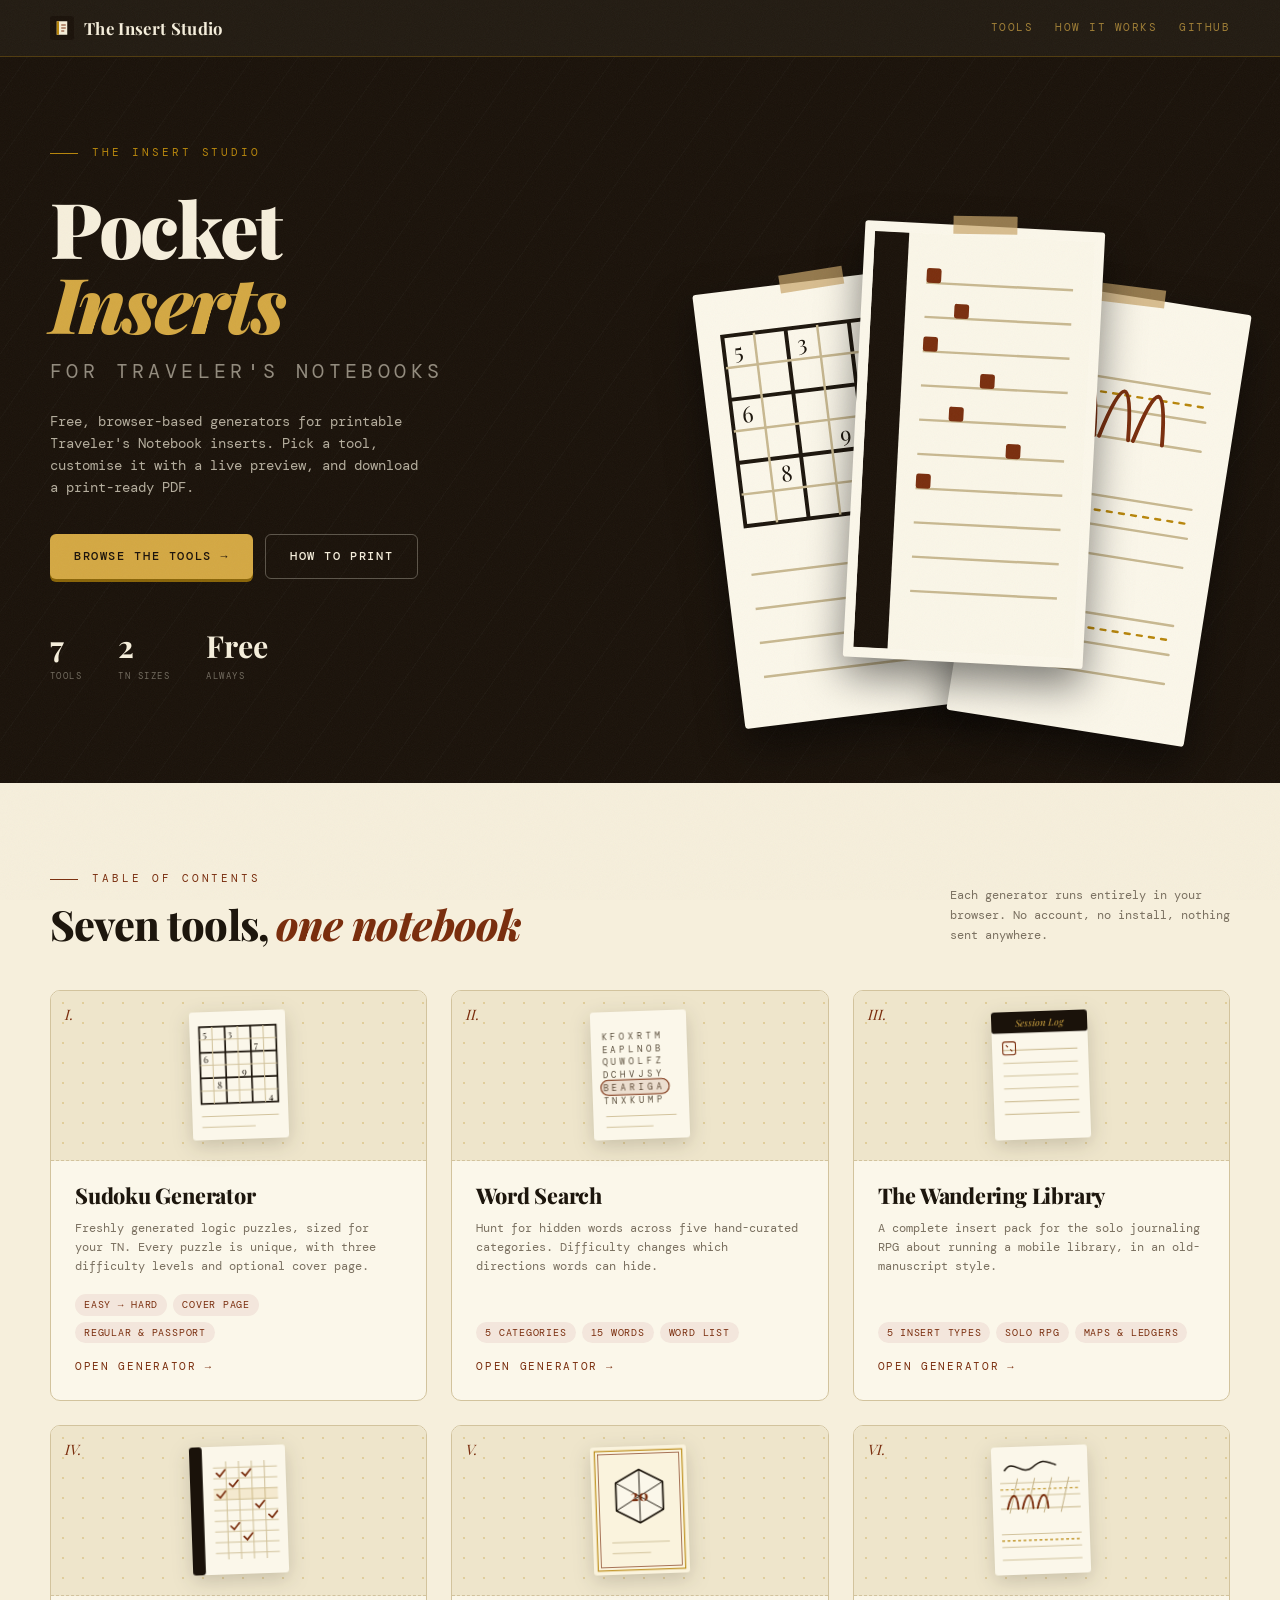
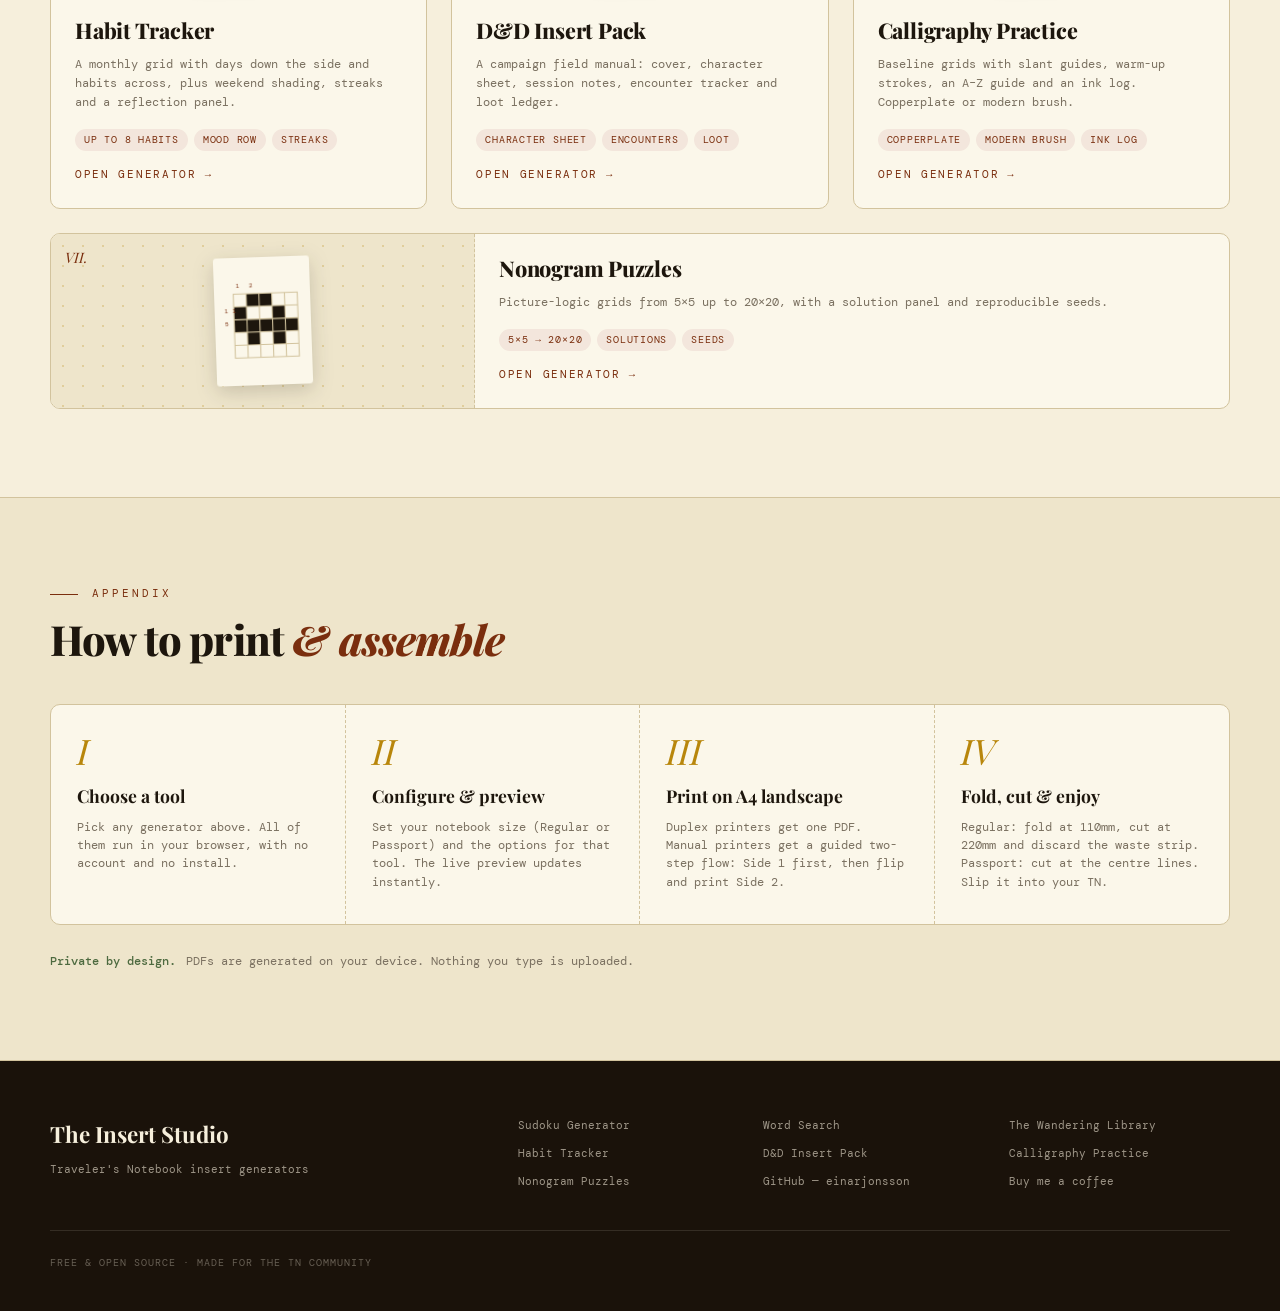
==== commit 08ffc0ce: "New look: refined craft-paper design, new hub, scrolling two-pane tool layout - New landing page: he" ====
--- a/index.html
+++ b/index.html
@@ -4,1167 +4,312 @@
 <meta charset="UTF-8">
 <meta name="viewport" content="width=device-width, initial-scale=1.0">
 <title>The Insert Studio</title>
-<link href="https://fonts.googleapis.com/css2?family=Playfair+Display:ital,wght@0,400;0,700;0,900;1,400;1,700&family=DM+Mono:wght@400;500&family=IM+Fell+English:ital@0;1&display=swap" rel="stylesheet">
+<meta name="description" content="Free, browser-based generators for printable Traveler's Notebook inserts: sudoku, word search, habit tracker, D&D, calligraphy, nonograms and more.">
+<link rel="icon" type="image/svg+xml" href="assets/favicon.svg">
+<link href="https://fonts.googleapis.com/css2?family=Playfair+Display:ital,wght@0,400;0,700;0,800;0,900;1,400;1,700&family=DM+Mono:wght@300;400;500&display=swap" rel="stylesheet">
+<link rel="stylesheet" href="assets/tokens.css">
 <style>
-*, *::before, *::after { box-sizing: border-box; margin: 0; padding: 0; }
-
-:root {
-  --ink:       #0f0c08;
-  --paper:     #f5eed8;
-  --paper-dark:#ece4c4;
-  --cream:     #faf6e8;
-  --spine:     #1a120a;
-  --accent:    #7a2e0e;
-  --gold:      #b8860b;
-  --gold-lt:   #d4a843;
-  --rule:      #c8b890;
-  --muted:     #7a7060;
-  --shadow:    rgba(15,12,8,0.18);
+body { background: var(--paper); color: var(--ink); font-family: 'DM Mono', monospace; line-height: 1.6; }
+a { color: inherit; }
+:focus-visible { outline: 2px solid var(--gold); outline-offset: 3px; }
+.wrap { width: min(1180px, 100% - 48px); margin-inline: auto; }
+
+/* ── Nav ── */
+.nav { position: sticky; top: 0; z-index: 50; background: rgba(26,18,10,0.96); backdrop-filter: blur(8px); border-bottom: 1px solid rgba(184,134,11,0.3); }
+.nav .wrap { display: flex; align-items: center; justify-content: space-between; height: 56px; gap: 16px; }
+.brand { font-family: 'Playfair Display', serif; font-weight: 700; font-size: 1.05rem; color: var(--paper); text-decoration: none; letter-spacing: 0.02em; display: flex; align-items: center; gap: 10px; }
+.brand img { width: 24px; height: 24px; }
+.nav-links { display: flex; gap: 22px; font-size: 0.66rem; letter-spacing: 0.14em; text-transform: uppercase; }
+.nav-links a { color: rgba(212,168,67,0.7); text-decoration: none; transition: color .15s; white-space: nowrap; }
+.nav-links a:hover { color: var(--gold-lt); }
+
+/* ── Hero ── */
+.hero { background: var(--spine); color: var(--paper); position: relative; overflow: hidden; }
+.hero::before { content: ''; position: absolute; inset: 0; background: repeating-linear-gradient(-55deg, transparent, transparent 36px, rgba(255,255,255,0.018) 36px, rgba(255,255,255,0.018) 37px); }
+.hero .wrap { position: relative; display: grid; grid-template-columns: 1.15fr 1fr; gap: 56px; align-items: center; padding: 88px 0 96px; }
+.eyebrow { font-size: 0.66rem; letter-spacing: 0.28em; text-transform: uppercase; color: var(--gold); display: flex; align-items: center; gap: 14px; margin-bottom: 28px; }
+.eyebrow::before { content: ''; width: 28px; height: 1px; background: var(--gold); }
+.hero h1 { font-family: 'Playfair Display', serif; font-weight: 900; font-size: clamp(2.8rem, 6vw, 5rem); line-height: 0.98; letter-spacing: -0.03em; }
+.hero h1 em { display: block; font-style: italic; color: var(--gold-lt); }
+.hero h1 span { display: block; font-family: 'DM Mono', monospace; font-weight: 400; font-size: 0.26em; letter-spacing: 0.22em; text-transform: uppercase; color: rgba(246,239,220,0.55); margin-top: 22px; }
+.hero p { max-width: 46ch; margin-top: 28px; font-size: 0.86rem; color: rgba(246,239,220,0.7); }
+.cta-row { display: flex; flex-wrap: wrap; gap: 12px; margin-top: 36px; }
+.btn { display: inline-flex; align-items: center; gap: 10px; padding: 14px 24px; font: 500 0.72rem 'DM Mono', monospace; letter-spacing: 0.14em; text-transform: uppercase; text-decoration: none; border-radius: 6px; transition: transform .12s, background .15s, box-shadow .15s; }
+.btn-gold { background: var(--gold-lt); color: var(--spine); box-shadow: 0 3px 0 #8a6508; }
+.btn-gold:hover { transform: translateY(-1px); background: #e0b650; }
+.btn-ghost { color: var(--paper); border: 1px solid rgba(246,239,220,0.3); }
+.btn-ghost:hover { border-color: var(--gold-lt); color: var(--gold-lt); }
+.stats { display: flex; gap: 36px; margin-top: 52px; }
+.stats b { display: block; font-family: 'Playfair Display', serif; font-size: 1.9rem; line-height: 1; color: var(--paper); }
+.stats small { font-size: 0.58rem; letter-spacing: 0.16em; text-transform: uppercase; color: rgba(246,239,220,0.4); }
+
+/* hero collage of paper inserts */
+.collage { position: relative; height: 380px; }
+.sheet { position: absolute; width: 46%; aspect-ratio: 110 / 200; background: var(--warm-white); border-radius: 3px; box-shadow: 0 18px 40px rgba(0,0,0,0.5); padding: 10px; }
+.sheet svg { width: 100%; height: 100%; display: block; }
+.sheet:nth-child(1) { left: 2%; top: 14%; transform: rotate(-7deg); }
+.sheet:nth-child(2) { left: 28%; top: 0; transform: rotate(3deg); z-index: 2; }
+.sheet:nth-child(3) { left: 52%; top: 18%; transform: rotate(9deg); }
+.sheet::before { content: ''; position: absolute; top: -10px; left: 50%; width: 64px; height: 18px; transform: translateX(-50%) rotate(-2deg); background: rgba(201,165,106,0.7); }
+
+/* ── Tools ── */
+section { padding: 88px 0; }
+.sec-head { display: flex; align-items: flex-end; justify-content: space-between; gap: 24px; margin-bottom: 44px; flex-wrap: wrap; }
+.sec-head .eyebrow { margin-bottom: 14px; color: var(--accent); } .sec-head .eyebrow::before { background: var(--accent); }
+.sec-head h2 { font-family: 'Playfair Display', serif; font-size: clamp(1.8rem, 3.4vw, 2.6rem); font-weight: 800; letter-spacing: -0.02em; line-height: 1.05; }
+.sec-head h2 em { color: var(--accent); }
+.sec-head p { max-width: 40ch; font-size: 0.78rem; color: var(--muted); }
+.grid { display: grid; grid-template-columns: repeat(auto-fill, minmax(320px, 1fr)); gap: 24px; }
+.card { position: relative; display: flex; flex-direction: column; background: var(--warm-white); border: 1px solid var(--rule); border-radius: 10px; overflow: hidden; text-decoration: none; transition: transform .2s, box-shadow .2s, border-color .2s; }
+.card:hover { transform: translateY(-4px); box-shadow: 0 14px 30px rgba(29,22,13,0.14); border-color: var(--gold); }
+.thumb { height: 170px; background: var(--cream); display: grid; place-items: center; border-bottom: 1px dashed var(--rule); position: relative; }
+.thumb::before { content: ''; position: absolute; inset: 0; background-image: radial-gradient(circle at 12px 12px, rgba(184,134,11,0.25) 1px, transparent 1px); background-size: 20px 20px; }
+.thumb svg { position: relative; height: 128px; width: auto; filter: drop-shadow(0 6px 10px rgba(29,22,13,0.18)); transform: rotate(-2deg); transition: transform .25s; }
+.card:hover .thumb svg { transform: rotate(0) scale(1.04); }
+.num { position: absolute; top: 12px; left: 14px; font-family: 'Playfair Display', serif; font-style: italic; font-size: 0.9rem; color: var(--accent); z-index: 1; }
+.card-body { padding: 22px 24px 24px; display: flex; flex-direction: column; gap: 12px; flex: 1; }
+.card h3 { font-family: 'Playfair Display', serif; font-size: 1.35rem; font-weight: 800; letter-spacing: -0.01em; line-height: 1.15; }
+.card p { font-size: 0.74rem; color: var(--muted); }
+.tags { display: flex; flex-wrap: wrap; gap: 6px; margin-top: auto; padding-top: 6px; }
+.tags span { font-size: 0.6rem; letter-spacing: 0.08em; text-transform: uppercase; padding: 3px 9px; border-radius: 999px; background: var(--accent-pale); color: var(--accent); }
+.open { font-size: 0.66rem; letter-spacing: 0.16em; text-transform: uppercase; color: var(--accent); display: flex; align-items: center; gap: 8px; margin-top: 4px; transition: gap .15s; }
+.card:hover .open { gap: 14px; }
+
+@media (min-width: 901px) {
+  .grid { grid-template-columns: repeat(3, 1fr); }
+  .card:last-child { grid-column: 1 / -1; flex-direction: row; }
+  .card:last-child .thumb { width: 36%; height: auto; border-bottom: none; border-right: 1px dashed var(--rule); }
+  .card:last-child .card-body { justify-content: center; }
 }
 
-html { font-size: 16px; scroll-behavior: smooth; }
-
-body {
-  background: #2a1f14;
-  color: var(--ink);
-  font-family: 'DM Mono', monospace;
-  overflow-x: hidden;
+/* ── How it works ── */
+.how { background: var(--cream); border-block: 1px solid var(--rule); }
+.steps { display: grid; grid-template-columns: repeat(4, 1fr); gap: 0; counter-reset: s; border: 1px solid var(--rule); border-radius: 10px; overflow: hidden; background: var(--warm-white); }
+.step { padding: 28px 26px 32px; border-right: 1px dashed var(--rule); counter-increment: s; }
+.step:last-child { border-right: none; }
+.step::before { content: counter(s, upper-roman); display: block; font-family: 'Playfair Display', serif; font-style: italic; font-size: 2.2rem; color: var(--gold); line-height: 1; margin-bottom: 14px; }
+.step h3 { font-family: 'Playfair Display', serif; font-size: 1.1rem; font-weight: 700; margin-bottom: 8px; }
+.step p { font-size: 0.72rem; color: var(--muted); }
+.note { margin-top: 28px; font-size: 0.72rem; color: var(--muted); display: flex; gap: 10px; align-items: baseline; }
+.note b { color: var(--green); font-weight: 500; }
+
+/* ── Footer ── */
+footer { background: var(--spine); color: rgba(246,239,220,0.6); padding: 56px 0 40px; font-size: 0.7rem; }
+footer .wrap { display: grid; grid-template-columns: 1.2fr 2fr; gap: 40px; }
+.f-title { font-family: 'Playfair Display', serif; font-size: 1.4rem; font-weight: 700; color: var(--paper); margin-bottom: 8px; }
+.f-links { display: grid; grid-template-columns: repeat(auto-fill, minmax(170px, 1fr)); gap: 10px 24px; align-content: start; }
+.f-links a { text-decoration: none; transition: color .15s; } .f-links a:hover { color: var(--gold-lt); }
+.f-copy { grid-column: 1 / -1; border-top: 1px solid rgba(246,239,220,0.12); padding-top: 24px; font-size: 0.62rem; letter-spacing: 0.1em; text-transform: uppercase; color: rgba(246,239,220,0.35); }
+
+/* reveal on scroll (progressive: content is visible without JS) */
+.js .reveal { opacity: 0; transform: translateY(18px); transition: opacity .6s ease, transform .6s ease; }
+.js .reveal.in { opacity: 1; transform: none; }
+@media (prefers-reduced-motion: reduce) { .js .reveal { opacity: 1; transform: none; transition: none; } * { transition: none !important; } }
+
+@media (max-width: 900px) {
+  .hero .wrap { grid-template-columns: 1fr; padding: 56px 0 64px; gap: 40px; }
+  .collage { height: 300px; max-width: 460px; }
+  .steps { grid-template-columns: 1fr 1fr; }
+  .step:nth-child(2) { border-right: none; } .step:nth-child(-n+2) { border-bottom: 1px dashed var(--rule); }
+  footer .wrap { grid-template-columns: 1fr; }
+  section { padding: 64px 0; }
 }
-
-/* ── Grain ── */
-body::after {
-  content: '';
-  position: fixed; inset: 0; z-index: 9999; pointer-events: none;
-  opacity: 0.04;
-  background-image: url("data:image/svg+xml,%3Csvg viewBox='0 0 200 200' xmlns='http://www.w3.org/2000/svg'%3E%3Cfilter id='n'%3E%3CfeTurbulence type='fractalNoise' baseFrequency='0.85' numOctaves='4' stitchTiles='stitch'/%3E%3C/filter%3E%3Crect width='100%25' height='100%25' filter='url(%23n)'/%3E%3C/svg%3E");
-  background-size: 160px;
+@media (max-width: 600px) {
+  .nav-links { display: none; }
+  .stats { gap: 24px; }
+  .grid { grid-template-columns: 1fr; }
+  .steps { grid-template-columns: 1fr; } .step { border-right: none; border-bottom: 1px dashed var(--rule); } .step:last-child { border-bottom: none; }
 }
-
-/* ── Animations ── */
-@keyframes pageOpen {
-  from { opacity: 0; transform: perspective(1200px) rotateY(-8deg) translateX(-20px); }
-  to   { opacity: 1; transform: perspective(1200px) rotateY(0deg)  translateX(0); }
-}
-@keyframes fadeUp {
-  from { opacity: 0; transform: translateY(20px); }
-  to   { opacity: 1; transform: translateY(0); }
-}
-@keyframes rulerSlide {
-  from { transform: scaleX(0); }
-  to   { transform: scaleX(1); }
-}
-
-/* ── THE BOOK ── */
-.book-wrap {
-  min-height: 100vh;
-  display: flex;
-  justify-content: center;
-  position: relative;
-}
-
-/* Spine */
-.spine {
-  width: 48px;
-  background: var(--spine);
-  position: fixed; left: 50%; top: 0; bottom: 0;
-  transform: translateX(-50vw);
-  z-index: 50;
-  display: flex; flex-direction: column;
-  align-items: center; justify-content: center; gap: 8px;
-  box-shadow: 4px 0 16px rgba(0,0,0,0.5);
-}
-
-.spine-title {
-  writing-mode: vertical-rl;
-  transform: rotate(180deg);
-  font-family: 'Playfair Display', serif;
-  font-size: 0.75rem; font-weight: 700; letter-spacing: 0.25em;
-  color: var(--gold-lt); text-transform: uppercase;
-}
-
-.spine-rule {
-  width: 1px; height: 40px; background: rgba(212,168,67,0.3);
-}
-
-.spine-num {
-  font-size: 0.55rem; color: rgba(212,168,67,0.4); letter-spacing: 0.1em;
-}
-
-/* The pages — full width to the right of spine */
-.pages {
-  margin-left: 48px;
-  width: calc(100% - 48px);
-  position: relative;
-  /* Page-edge shadow on the right */
-  box-shadow:
-    inset -1px 0 0 #e8dfc0,
-    inset -3px 0 8px rgba(15,12,8,0.06),
-    8px 0 32px rgba(0,0,0,0.4);
-}
-
-/* ──────────────────────────────
-   PAGE 1 — COVER / TITLE PAGE
-────────────────────────────── */
-.cover-page {
-  min-height: 100vh;
-  background: var(--spine);
-  display: grid;
-  grid-template-columns: 1fr 2px 1.6fr;
-  position: relative;
-  overflow: hidden;
-  animation: pageOpen 0.9s ease both;
-}
-
-/* Left column — typographic block */
-.cover-left {
-  padding: 80px 56px;
-  display: flex; flex-direction: column; justify-content: space-between;
-  position: relative; z-index: 2;
-}
-
-.cover-left::after {
-  content: '';
-  position: absolute; inset: 0;
-  background: repeating-linear-gradient(
-    -55deg, transparent, transparent 36px,
-    rgba(255,255,255,0.015) 36px, rgba(255,255,255,0.015) 37px
-  );
-}
-
-.cover-top { position: relative; z-index: 2; }
-
-.cover-pub {
-  font-size: 0.58rem; letter-spacing: 0.28em; text-transform: uppercase;
-  color: var(--gold); margin-bottom: 48px;
-  display: flex; align-items: center; gap: 14px;
-}
-.cover-pub::before {
-  content: ''; display: block; width: 28px; height: 1px;
-  background: var(--gold); flex-shrink: 0;
-  animation: rulerSlide 0.6s ease 0.4s both; transform-origin: left;
-}
-
-.cover-title {
-  font-family: 'Playfair Display', serif;
-  font-size: clamp(2.8rem, 4.5vw, 5rem);
-  font-weight: 900; line-height: 0.95;
-  color: var(--paper);
-  letter-spacing: -0.03em;
-}
-.cover-title em {
-  font-style: italic; color: var(--gold-lt);
-  display: block; font-size: 0.85em;
-}
-.cover-title .studio {
-  display: block; font-size: 0.6em; font-style: normal;
-  font-weight: 400; letter-spacing: 0.08em;
-  color: rgba(245,240,228,0.45); margin-top: 12px;
-  font-family: 'DM Mono', monospace; text-transform: uppercase;
-}
-
-.cover-rule {
-  width: 100%; height: 1px;
-  background: linear-gradient(to right, var(--gold), transparent);
-  margin: 36px 0; position: relative; z-index: 2;
-}
-
-.cover-desc {
-  font-size: 0.7rem; line-height: 1.8;
-  color: rgba(245,240,228,0.45);
-  max-width: 320px; position: relative; z-index: 2;
-}
-
-/* Bottom of cover left */
-.cover-bottom { position: relative; z-index: 2; }
-
-.cover-edition {
-  font-size: 0.58rem; letter-spacing: 0.14em; color: rgba(245,240,228,0.25);
-  margin-bottom: 12px;
-}
-
-.cover-stats {
-  display: flex; gap: 32px;
-}
-.cover-stat-n {
-  font-family: 'Playfair Display', serif;
-  font-size: 1.8rem; font-weight: 900; color: var(--paper); display: block; line-height: 1;
-}
-.cover-stat-l {
-  font-size: 0.52rem; letter-spacing: 0.14em; text-transform: uppercase;
-  color: rgba(245,240,228,0.3); display: block; margin-top: 4px;
-}
-
-/* Gutter */
-.cover-gutter {
-  background: linear-gradient(to bottom, #0a0705, #1a120a, #0a0705);
-  position: relative;
-}
-.cover-gutter::after {
-  content: '';
-  position: absolute; inset: 0;
-  background: linear-gradient(to right, rgba(0,0,0,0.4), transparent, rgba(0,0,0,0.4));
-}
-
-/* Right column — contents preview */
-.cover-right {
-  background: var(--paper);
-  padding: 40px 56px;
-  display: flex; flex-direction: column;
-  position: relative;
-  /* Page-edge lines */
-}
-
-/* Ruled lines in background */
-.cover-right::before {
-  content: '';
-  position: absolute; inset: 0;
-  z-index: 0;
-  background-image: repeating-linear-gradient(
-    0deg, transparent, transparent 27px,
-    rgba(200,184,144,0.25) 27px, rgba(200,184,144,0.25) 28px
-  );
-  pointer-events: none;
-}
-
-/* Page-edge stack effect */
-.cover-right::after {
-  content: '';
-  position: absolute; right: -6px; top: 4px; bottom: 4px; width: 6px;
-  z-index: 0;
-  background: linear-gradient(to right, #d8d0b0, #ece4c4, #f5eed8);
-  border-right: 1px solid #c8b890;
-}
-
-.contents-label {
-  font-size: 0.58rem; letter-spacing: 0.28em; text-transform: uppercase;
-  color: var(--muted); margin-bottom: 16px; position: relative; z-index: 2;
-}
-
-.contents-title {
-  font-family: 'Playfair Display', serif;
-  font-size: 1.5rem; font-weight: 700;
-  font-style: italic; color: var(--ink);
-  margin-bottom: 20px; position: relative; z-index: 2;
-}
-
-/* TOC entries */
-.toc {
-  list-style: none; position: relative; z-index: 2;
-  flex: 1;
-}
-
-.toc-entry {
-  display: flex; align-items: baseline; gap: 0;
-  padding: 9px 0;
-  border-bottom: 1px solid rgba(200,184,144,0.4);
-  cursor: pointer;
-  transition: all 0.15s;
-  text-decoration: none; color: inherit;
-}
-
-.toc-entry:hover { background: rgba(200,184,144,0.1); margin: 0 -20px; padding-left: 20px; padding-right: 20px; }
-.toc-entry:hover .toc-arrow { opacity: 1; transform: translateX(0); }
-
-.toc-num {
-  font-family: 'Playfair Display', serif;
-  font-size: 0.65rem; color: var(--muted);
-  min-width: 32px; margin-top: 2px;
-}
-
-.toc-info { flex: 1; }
-
-.toc-name {
-  font-family: 'Playfair Display', serif;
-  font-size: 0.95rem; font-weight: 700;
-  color: var(--ink); display: block; margin-bottom: 1px;
-}
-
-.toc-sub {
-  font-size: 0.55rem; letter-spacing: 0.08em; text-transform: uppercase;
-  color: var(--muted);
-}
-
-.toc-dots {
-  flex: 1; border-bottom: 1px dotted var(--rule);
-  margin: 0 12px; margin-bottom: 5px; min-width: 20px;
-}
-
-.toc-page {
-  font-family: 'Playfair Display', serif;
-  font-size: 0.85rem; color: var(--muted); font-style: italic;
-}
-
-.toc-arrow {
-  margin-left: 12px; color: var(--accent);
-  font-size: 0.8rem; opacity: 0;
-  transform: translateX(-6px); transition: all 0.15s;
-}
-
-/* Page footer */
-.page-footer {
-  margin-top: 20px; position: relative; z-index: 2;
-  display: flex; align-items: center; justify-content: space-between;
-  border-top: 1px solid var(--rule); padding-top: 16px;
-}
-
-.page-footer-brand {
-  font-size: 0.58rem; letter-spacing: 0.14em; text-transform: uppercase; color: var(--muted);
-}
-
-.page-num-display {
-  font-family: 'Playfair Display', serif;
-  font-size: 0.9rem; color: var(--muted); font-style: italic;
-}
-
-/* ──────────────────────────────
-   CHAPTER PAGES
-────────────────────────────── */
-.chapter {
-  background: var(--paper);
-  position: relative; overflow: hidden;
-  min-height: 100vh;
-}
-
-/* Chapter opener: dark header band */
-.chapter-header {
-  background: var(--spine);
-  padding: 64px 80px 48px;
-  position: relative; overflow: hidden;
-}
-
-.chapter-header::after {
-  content: '';
-  position: absolute; inset: 0;
-  background: repeating-linear-gradient(
-    -50deg, transparent, transparent 40px,
-    rgba(255,255,255,0.012) 40px, rgba(255,255,255,0.012) 41px
-  );
-}
-
-.chapter-eyebrow {
-  font-size: 0.6rem; letter-spacing: 0.26em; text-transform: uppercase;
-  color: var(--gold); margin-bottom: 16px; position: relative; z-index: 2;
-}
-
-.chapter-num-bg {
-  position: absolute; right: 48px; top: 50%; transform: translateY(-50%);
-  font-family: 'Playfair Display', serif;
-  font-size: 16vw; font-weight: 900; color: rgba(255,255,255,0.025);
-  line-height: 1; pointer-events: none; letter-spacing: -0.05em;
-  z-index: 1;
-}
-
-.chapter-title {
-  font-family: 'Playfair Display', serif;
-  font-size: clamp(2rem, 4vw, 3.2rem);
-  font-weight: 900; color: var(--paper); letter-spacing: -0.02em;
-  line-height: 1.1; position: relative; z-index: 2;
-}
-.chapter-title em { font-style: italic; color: var(--gold-lt); }
-
-.chapter-tagline {
-  font-size: 0.68rem; line-height: 1.7;
-  color: rgba(245,240,228,0.45);
-  max-width: 520px; margin-top: 16px;
-  position: relative; z-index: 2;
-}
-
-/* Tool card inside chapter */
-.chapter-body {
-  padding: 64px 80px;
-  display: grid;
-  grid-template-columns: 1.2fr 1fr;
-  gap: 64px;
-  align-items: start;
-}
-
-.feature-list { list-style: none; }
-.feature-list li {
-  padding: 12px 0; border-bottom: 1px solid rgba(200,184,144,0.4);
-  font-size: 0.7rem; line-height: 1.5; color: var(--muted);
-  display: flex; align-items: baseline; gap: 12px;
-}
-.feature-list li::before {
-  content: '—'; color: var(--gold); flex-shrink: 0; font-size: 0.85rem;
-}
-.feature-list li strong { color: var(--ink); font-weight: 500; }
-
-/* Call to action panel */
-.cta-panel {
-  background: var(--paper-dark);
-  border: 1px solid var(--rule);
-  padding: 36px;
-  position: relative;
-}
-
-.cta-panel::before {
-  content: '';
-  position: absolute; inset: 6px;
-  border: 1px solid rgba(200,184,144,0.4);
-  pointer-events: none;
-}
-
-.cta-panel-label {
-  font-size: 0.55rem; letter-spacing: 0.22em; text-transform: uppercase;
-  color: var(--muted); margin-bottom: 16px;
-}
-
-.cta-panel-title {
-  font-family: 'Playfair Display', serif;
-  font-size: 1.4rem; font-weight: 700; font-style: italic;
-  margin-bottom: 12px;
-}
-
-.cta-panel-desc {
-  font-size: 0.67rem; line-height: 1.7; color: var(--muted);
-  margin-bottom: 28px;
-}
-
-.cta-btn {
-  display: inline-flex; align-items: center; gap: 10px;
-  background: var(--ink); color: var(--paper);
-  padding: 14px 24px;
-  font-family: 'DM Mono', monospace;
-  font-size: 0.65rem; letter-spacing: 0.14em; text-transform: uppercase;
-  text-decoration: none; transition: all 0.15s;
-  border: none; cursor: pointer;
-}
-.cta-btn:hover { background: var(--accent); gap: 16px; }
-
-/* Between chapters: page divider */
-.page-divider {
-  height: 4px;
-  background: linear-gradient(to right, var(--spine), var(--spine) 48px, var(--rule) 48px, var(--rule));
-}
-
-/* ──────────────────────────────
-   HOW IT WORKS — like an appendix
-────────────────────────────── */
-.appendix {
-  background: var(--paper-dark);
-  padding: 80px;
-  border-top: 2px solid var(--ink);
-  position: relative; overflow: hidden;
-}
-
-.appendix-header {
-  display: flex; align-items: baseline; gap: 24px;
-  margin-bottom: 64px; padding-bottom: 24px;
-  border-bottom: 1px solid var(--rule);
-}
-
-.appendix-label {
-  font-size: 0.58rem; letter-spacing: 0.22em; text-transform: uppercase; color: var(--muted);
-  white-space: nowrap;
-}
-
-.appendix-title {
-  font-family: 'Playfair Display', serif;
-  font-size: 2rem; font-weight: 700; font-style: italic; letter-spacing: -0.02em;
-}
-
-.appendix-steps {
-  display: grid; grid-template-columns: repeat(4, 1fr);
-  border: 1px solid var(--rule);
-}
-
-.appendix-step {
-  padding: 32px 28px; border-right: 1px solid var(--rule);
-  position: relative;
-}
-.appendix-step:last-child { border-right: none; }
-
-.appendix-step-num {
-  font-family: 'Playfair Display', serif;
-  font-size: 0.65rem; color: var(--muted); font-style: italic;
-  margin-bottom: 16px; display: block;
-}
-
-.appendix-step-title {
-  font-family: 'Playfair Display', serif;
-  font-size: 1.05rem; font-weight: 700; margin-bottom: 10px;
-}
-
-.appendix-step-desc {
-  font-size: 0.65rem; line-height: 1.75; color: var(--muted);
-}
-
-/* ──────────────────────────────
-   COLOPHON / FOOTER
-────────────────────────────── */
-.colophon {
-  background: var(--spine);
-  padding: 56px 80px;
-  display: flex; align-items: flex-start; justify-content: space-between;
-  gap: 40px; flex-wrap: wrap;
-}
-
-.colophon-brand {
-  flex: 0 0 auto;
-}
-
-.colophon-title {
-  font-family: 'Playfair Display', serif;
-  font-size: 1.4rem; font-weight: 900; color: var(--paper);
-  letter-spacing: -0.02em; display: block; margin-bottom: 4px;
-}
-
-.colophon-sub {
-  font-size: 0.58rem; letter-spacing: 0.14em; text-transform: uppercase;
-  color: rgba(245,240,228,0.3);
-}
-
-.colophon-links { display: flex; flex-direction: column; gap: 10px; }
-.colophon-links a {
-  font-size: 0.63rem; color: rgba(245,240,228,0.4); text-decoration: none;
-  letter-spacing: 0.08em; transition: color 0.15s;
-  display: flex; align-items: center; gap: 10px;
-}
-.colophon-links a::before { content: '→'; color: var(--gold); }
-.colophon-links a:hover { color: var(--gold-lt); }
-
-.colophon-copy {
-  font-size: 0.56rem; color: rgba(245,240,228,0.2);
-  letter-spacing: 0.08em; align-self: flex-end;
-}
-
-/* ── Page right-edge stack effect (all pages) ── */
-.chapter, .appendix, .cover-right {
-  box-shadow: inset -1px 0 0 #e0d8b8, inset -4px 0 12px rgba(15,12,8,0.04);
-}
-
-/* ── Responsive ── */
-@media (max-width: 1024px) {
-  .chapter-body { grid-template-columns: 1fr; gap: 40px; }
-  .appendix-steps { grid-template-columns: 1fr 1fr; }
-  .appendix-step:nth-child(2) { border-right: none; }
-  .appendix-step:nth-child(3) { border-right: 1px solid var(--rule); border-top: 1px solid var(--rule); }
-  .appendix-step:nth-child(4) { border-top: 1px solid var(--rule); }
-}
-
-@media (max-width: 768px) {
-  .spine { display: none; }
-  .pages { margin-left: 0; width: 100%; }
-  .cover-page { grid-template-columns: 1fr; }
-  .cover-gutter { display: none; }
-  .cover-right { min-height: 60vh; }
-  .cover-left { padding: 60px 32px; min-height: 60vh; }
-  .chapter-header, .chapter-body, .appendix, .colophon { padding: 40px 28px; }
-  .appendix-steps { grid-template-columns: 1fr; }
-  .appendix-step { border-right: none; border-bottom: 1px solid var(--rule); }
-}
-
-/* ── Scroll reveal ── */
-.will-reveal {
-  opacity: 0; transform: translateY(16px);
-  transition: opacity 0.6s ease, transform 0.6s ease;
-}
-.will-reveal.revealed { opacity: 1; transform: translateY(0); }
-.will-reveal.delay-1 { transition-delay: 0.1s; }
-.will-reveal.delay-2 { transition-delay: 0.2s; }
-.will-reveal.delay-3 { transition-delay: 0.3s; }
-.will-reveal.delay-4 { transition-delay: 0.4s; }
 </style>
 </head>
 <body>
 
-<div class="book-wrap">
-
-  <!-- Spine -->
-  <div class="spine">
-    <div class="spine-title">The Insert Studio</div>
-    <div class="spine-rule"></div>
-    <div class="spine-num">Vol. I</div>
-  </div>
-
-  <div class="pages">
-
-    <!-- ── COVER / TITLE PAGE ── -->
-    <div class="cover-page">
-
-      <!-- Left: title block -->
-      <div class="cover-left">
-        <div class="cover-top">
-          <div class="cover-pub">The Insert Studio</div>
-          <h1 class="cover-title">
-            Pocket
-            <em>Inserts</em>
-            <span class="studio">for Traveler's Notebooks</span>
-          </h1>
-          <div class="cover-rule"></div>
-          <p class="cover-desc">
-            A curated collection of free, browser-based generators
-            for printable Traveler's Notebook inserts.
-            Pick a tool. Customise. Download a print-ready PDF.
-          </p>
-        </div>
-        <div class="cover-bottom">
-          <div class="cover-edition">First Edition · Vol. I</div>
-          <div class="cover-stats">
-            <div>
-              <span class="cover-stat-n">7</span>
-              <span class="cover-stat-l">Tools</span>
-            </div>
-            <div>
-              <span class="cover-stat-n">2</span>
-              <span class="cover-stat-l">TN Sizes</span>
-            </div>
-            <div>
-              <span class="cover-stat-n">Free</span>
-              <span class="cover-stat-l">Always</span>
-            </div>
-          </div>
-        </div>
+<nav class="nav">
+  <div class="wrap">
+    <a class="brand" href="./"><img src="assets/favicon.svg" alt="">The Insert Studio</a>
+    <div class="nav-links">
+      <a href="#tools">Tools</a>
+      <a href="#how">How it works</a>
+      <a href="https://github.com/einarjonsson">GitHub</a>
+    </div>
+  </div>
+</nav>
+
+<header class="hero">
+  <div class="wrap">
+    <div>
+      <div class="eyebrow">The Insert Studio</div>
+      <h1>Pocket <em>Inserts</em><span>for Traveler's Notebooks</span></h1>
+      <p>Free, browser-based generators for printable Traveler's Notebook inserts. Pick a tool, customise it with a live preview, and download a print-ready PDF.</p>
+      <div class="cta-row">
+        <a class="btn btn-gold" href="#tools">Browse the tools →</a>
+        <a class="btn btn-ghost" href="#how">How to print</a>
       </div>
-
-      <!-- Gutter -->
-      <div class="cover-gutter"></div>
-
-      <!-- Right: table of contents -->
-      <div class="cover-right">
-        <div class="contents-label">Table of Contents</div>
-        <div class="contents-title">What's inside</div>
-
-        <ul class="toc">
-          <li>
-            <a href="#sudoku" class="toc-entry">
-              <span class="toc-num">I.</span>
-              <div class="toc-info">
-                <span class="toc-name">Sudoku Generator</span>
-                <span class="toc-sub">Logic Puzzles · Regular &amp; Passport</span>
-              </div>
-              <div class="toc-dots"></div>
-              <span class="toc-page">01</span>
-              <span class="toc-arrow">→</span>
-            </a>
-          </li>
-          <li>
-            <a href="#wordsearch" class="toc-entry">
-              <span class="toc-num">II.</span>
-              <div class="toc-info">
-                <span class="toc-name">Word Search</span>
-                <span class="toc-sub">Letter Puzzles · 5 Categories</span>
-              </div>
-              <div class="toc-dots"></div>
-              <span class="toc-page">02</span>
-              <span class="toc-arrow">→</span>
-            </a>
-          </li>
-          <li>
-            <a href="#wandering" class="toc-entry">
-              <span class="toc-num">III.</span>
-              <div class="toc-info">
-                <span class="toc-name">The Wandering Library</span>
-                <span class="toc-sub">Solo RPG Insert Pack</span>
-              </div>
-              <div class="toc-dots"></div>
-              <span class="toc-page">03</span>
-              <span class="toc-arrow">→</span>
-            </a>
-          </li>
-          <li>
-            <a href="#habit" class="toc-entry">
-              <span class="toc-num">IV.</span>
-              <div class="toc-info">
-                <span class="toc-name">Habit Tracker</span>
-                <span class="toc-sub">Monthly Grid · Reflection Panel</span>
-              </div>
-              <div class="toc-dots"></div>
-              <span class="toc-page">04</span>
-              <span class="toc-arrow">→</span>
-            </a>
-          </li>
-          <li>
-            <a href="#dnd" class="toc-entry">
-              <span class="toc-num">V.</span>
-              <div class="toc-info">
-                <span class="toc-name">D&amp;D Insert Pack</span>
-                <span class="toc-sub">Character · Session · Encounter · Loot</span>
-              </div>
-              <div class="toc-dots"></div>
-              <span class="toc-page">05</span>
-              <span class="toc-arrow">→</span>
-            </a>
-          </li>
-          <li>
-            <a href="#calligraphy" class="toc-entry">
-              <span class="toc-num">VI.</span>
-              <div class="toc-info">
-                <span class="toc-name">Calligraphy Practice</span>
-                <span class="toc-sub">Grid · Alphabet · Warm-up · Ink Log</span>
-              </div>
-              <div class="toc-dots"></div>
-              <span class="toc-page">06</span>
-              <span class="toc-arrow">→</span>
-            </a>
-          </li>
-          <li>
-            <a href="#nonogram" class="toc-entry">
-              <span class="toc-num">VII.</span>
-              <div class="toc-info">
-                <span class="toc-name">Nonogram Puzzles</span>
-                <span class="toc-sub">5×5 to 20×20 · Logic Grids</span>
-              </div>
-              <div class="toc-dots"></div>
-              <span class="toc-page">07</span>
-              <span class="toc-arrow">→</span>
-            </a>
-          </li>
-          <li>
-            <a href="#how" class="toc-entry">
-              <span class="toc-num">App.</span>
-              <div class="toc-info">
-                <span class="toc-name">How to Print &amp; Assemble</span>
-                <span class="toc-sub">A4 Landscape · Fold &amp; Cut Guide</span>
-              </div>
-              <div class="toc-dots"></div>
-              <span class="toc-page">05</span>
-              <span class="toc-arrow">→</span>
-            </a>
-          </li>
-        </ul>
-
-        <div class="page-footer">
-          <span class="page-footer-brand">The Insert Studio</span>
-          <span class="page-num-display">i</span>
-        </div>
+      <div class="stats">
+        <div><b>7</b><small>Tools</small></div>
+        <div><b>2</b><small>TN sizes</small></div>
+        <div><b>Free</b><small>Always</small></div>
       </div>
     </div>
 
-    <!-- Page divider -->
-    <div class="page-divider"></div>
-
-    <!-- ── CHAPTER I — SUDOKU ── -->
-    <div class="chapter" id="sudoku">
-      <div class="chapter-header">
-        <div class="chapter-num-bg">I</div>
-        <div class="chapter-eyebrow will-reveal">Chapter One</div>
-        <h2 class="chapter-title will-reveal delay-1">
-          Sudoku<br><em>Generator</em>
-        </h2>
-        <p class="chapter-tagline will-reveal delay-2">
-          Freshly generated logic puzzles, sized for your TN.
-          Every puzzle is unique — no repeats, ever.
-        </p>
+    <div class="collage" aria-hidden="true">
+      <div class="sheet"><svg viewBox="0 0 90 170" fill="none" stroke="#7a2e0e" stroke-width="1"><rect x="6" y="14" width="78" height="78" stroke="#1d160d" stroke-width="1.6"/><path d="M32 14v78M58 14v78M6 40h78M6 66h78" stroke="#1d160d" stroke-width="1.6"/><path d="M19 14v78M45 14v78M71 14v78M6 27h78M6 53h78M6 79h78" stroke="#c8b890"/><g fill="#1d160d" stroke="none" font-family="Playfair Display,serif" font-size="9"><text x="10" y="24">5</text><text x="36" y="24">3</text><text x="62" y="37">7</text><text x="10" y="50">6</text><text x="49" y="63">9</text><text x="23" y="76">8</text><text x="62" y="89">4</text></g><path d="M6 112h78M6 126h78M6 140h78M6 154h78" stroke="#c8b890"/></svg></div>
+      <div class="sheet"><svg viewBox="0 0 90 170" fill="none"><rect x="0" y="0" width="90" height="170" fill="#faf6e8"/><rect x="0" y="0" width="14" height="170" fill="#1a120a"/><g stroke="#c8b890"><path d="M22 20h60M22 34h60M22 48h60M22 62h60M22 76h60M22 90h60M22 104h60M22 118h60M22 132h60M22 146h60"/></g><g fill="#7a2e0e"><rect x="22" y="14" width="6" height="6" rx="1"/><rect x="34" y="28" width="6" height="6" rx="1"/><rect x="22" y="42" width="6" height="6" rx="1"/><rect x="46" y="56" width="6" height="6" rx="1"/><rect x="34" y="70" width="6" height="6" rx="1"/><rect x="58" y="84" width="6" height="6" rx="1"/><rect x="22" y="98" width="6" height="6" rx="1"/></g></svg></div>
+      <div class="sheet"><svg viewBox="0 0 90 170" fill="none" stroke-linecap="round"><g stroke="#c8b890"><path d="M8 30h74M8 42h74M8 54h74"/><path d="M8 78h74M8 90h74M8 102h74"/><path d="M8 126h74M8 138h74M8 150h74"/></g><g stroke="#b8860b" stroke-dasharray="2 3"><path d="M8 36h74M8 84h74M8 132h74"/></g><g stroke="#7a2e0e" stroke-width="1.6"><path d="M12 54c6-26 10-26 12 0M26 54c6-26 10-26 12 0M40 54c6-26 10-26 12 0M54 54c6-26 10-26 12 0"/></g><g stroke="#1d160d" stroke-width="1.4"><path d="M12 102c4-14 8-14 10 0s6 14 10 0 6-14 10 0"/></g></svg></div>
+    </div>
+  </div>
+</header>
+
+<main>
+<section id="tools">
+  <div class="wrap">
+    <div class="sec-head reveal">
+      <div>
+        <div class="eyebrow">Table of contents</div>
+        <h2>Seven tools, <em>one notebook</em></h2>
       </div>
-
-      <div class="chapter-body">
-        <ul class="feature-list will-reveal delay-1">
-          <li><strong>Difficulty levels</strong> — Easy (36 removed), Medium (45), Hard (54)</li>
-          <li><strong>Font styles</strong> — Classic sans, Serif, Typewriter mono</li>
-          <li><strong>Puzzle numbering</strong> — Sudoku 1, No. 1, or Roman numerals I II III</li>
-          <li><strong>Cover page</strong> — Elegant double-framed cover, auto-fills your title</li>
-          <li><strong>Custom title</strong> — Printed on every page and the cover</li>
-          <li><strong>Notes section</strong> — Three ruled lines below each puzzle</li>
-          <li><strong>Date field</strong> — "Date: ___" alongside the notes</li>
-          <li><strong>Duplex aware</strong> — One PDF or guided two-step manual flow</li>
-          <li><strong>Regular &amp; Passport</strong> — Both TN sizes supported</li>
-        </ul>
-
-        <div class="cta-panel will-reveal delay-2">
-          <div class="cta-panel-label">Open the generator</div>
-          <div class="cta-panel-title">Sudoku Generator</div>
-          <p class="cta-panel-desc">
-            Choose your settings in a two-column live-preview interface.
-            The PDF generates entirely in your browser — nothing is sent anywhere.
-          </p>
-          <a href="sudoku/" class="cta-btn">
-            Open Generator →
-          </a>
-        </div>
+      <p>Each generator runs entirely in your browser. No account, no install, nothing sent anywhere.</p>
+    </div>
+
+    <div class="grid">
+
+      <a class="card reveal" href="sudoku/">
+        <div class="thumb"><span class="num">I.</span>
+          <svg viewBox="0 0 90 120" fill="none"><rect width="90" height="120" rx="3" fill="#fbf7ea"/><rect x="9" y="14" width="72" height="72" stroke="#1d160d" stroke-width="1.6"/><path d="M33 14v72M57 14v72M9 38h72M9 62h72" stroke="#1d160d" stroke-width="1.6"/><path d="M21 14v72M45 14v72M69 14v72M9 26h72M9 50h72M9 74h72" stroke="#d2c39d"/><g fill="#1d160d" font-family="Playfair Display,serif" font-size="9"><text x="12" y="24">5</text><text x="36" y="24">3</text><text x="60" y="36">7</text><text x="12" y="48">6</text><text x="48" y="60">9</text><text x="24" y="72">8</text><text x="72" y="84">4</text></g><path d="M9 98h72M9 108h50" stroke="#d2c39d"/></svg>
+        </div>
+        <div class="card-body">
+          <h3>Sudoku Generator</h3>
+          <p>Freshly generated logic puzzles, sized for your TN. Every puzzle is unique, with three difficulty levels and optional cover page.</p>
+          <div class="tags"><span>Easy → Hard</span><span>Cover page</span><span>Regular &amp; Passport</span></div>
+          <div class="open">Open generator <span>→</span></div>
+        </div>
+      </a>
+
+      <a class="card reveal" href="wordsearch/">
+        <div class="thumb"><span class="num">II.</span>
+          <svg viewBox="0 0 90 120" fill="none"><rect width="90" height="120" rx="3" fill="#fbf7ea"/><g font-family="DM Mono,monospace" font-size="8" fill="#5a4e3c"><text x="10" y="26" letter-spacing="3.6">KFOXRTM</text><text x="10" y="38" letter-spacing="3.6">EAPLNOB</text><text x="10" y="50" letter-spacing="3.6">QUWOLFZ</text><text x="10" y="62" letter-spacing="3.6">DCHVJSY</text><text x="10" y="74" letter-spacing="3.6">BEARIGA</text><text x="10" y="86" letter-spacing="3.6">TNXKUMP</text></g><rect x="8" y="64" width="64" height="14" rx="7" fill="rgba(122,46,14,0.12)" stroke="#7a2e0e"/><path d="M12 98h66M12 108h44" stroke="#d2c39d"/></svg>
+        </div>
+        <div class="card-body">
+          <h3>Word Search</h3>
+          <p>Hunt for hidden words across five hand-curated categories. Difficulty changes which directions words can hide.</p>
+          <div class="tags"><span>5 categories</span><span>15 words</span><span>Word list</span></div>
+          <div class="open">Open generator <span>→</span></div>
+        </div>
+      </a>
+
+      <a class="card reveal" href="wandering-library/">
+        <div class="thumb"><span class="num">III.</span>
+          <svg viewBox="0 0 90 120" fill="none"><rect width="90" height="120" rx="3" fill="#fbf7ea"/><rect x="0" y="0" width="90" height="20" rx="3" fill="#1a120a"/><text x="45" y="14" text-anchor="middle" font-family="Playfair Display,serif" font-style="italic" font-size="9" fill="#d4a843">Session Log</text><g stroke="#d2c39d"><path d="M10 36h70M10 48h70M10 60h70M10 72h70M10 84h70M10 96h70"/></g><g fill="none" stroke="#7a2e0e"><rect x="10" y="28" width="12" height="12" rx="2"/><path d="M13 31l2 2M19 37l-2-2"/></g></svg>
+        </div>
+        <div class="card-body">
+          <h3>The Wandering Library</h3>
+          <p>A complete insert pack for the solo journaling RPG about running a mobile library, in an old-manuscript style.</p>
+          <div class="tags"><span>5 insert types</span><span>Solo RPG</span><span>Maps &amp; ledgers</span></div>
+          <div class="open">Open generator <span>→</span></div>
+        </div>
+      </a>
+
+      <a class="card reveal" href="habit/">
+        <div class="thumb"><span class="num">IV.</span>
+          <svg viewBox="0 0 90 120" fill="none"><rect width="90" height="120" rx="3" fill="#fbf7ea"/><rect x="0" y="0" width="12" height="120" rx="3" fill="#1a120a"/><g stroke="#d2c39d"><path d="M22 20h60M22 30h60M22 40h60M22 50h60M22 60h60M22 70h60M22 80h60M22 90h60M22 100h60"/><path d="M34 14v92M46 14v92M58 14v92M70 14v92"/></g><rect x="22" y="40" width="60" height="10" fill="rgba(184,134,11,0.12)"/><g stroke="#7a2e0e" stroke-width="1.6" stroke-linecap="round"><path d="M25 25l3 3 5-6M37 35l3 3 5-6M49 25l3 3 5-6M25 45l3 3 5-6M61 55l3 3 5-6M73 65l3 3 5-6M37 75l3 3 5-6M49 85l3 3 5-6"/></g></svg>
+        </div>
+        <div class="card-body">
+          <h3>Habit Tracker</h3>
+          <p>A monthly grid with days down the side and habits across, plus weekend shading, streaks and a reflection panel.</p>
+          <div class="tags"><span>Up to 8 habits</span><span>Mood row</span><span>Streaks</span></div>
+          <div class="open">Open generator <span>→</span></div>
+        </div>
+      </a>
+
+      <a class="card reveal" href="dnd/">
+        <div class="thumb"><span class="num">V.</span>
+          <svg viewBox="0 0 90 120" fill="none"><rect width="90" height="120" rx="3" fill="#faf3dd"/><rect x="4" y="4" width="82" height="112" stroke="#b8860b"/><rect x="7" y="7" width="76" height="106" stroke="#7a2e0e" stroke-width=".6"/><path d="M45 22l22 12v26L45 72 23 60V34z" fill="#fbf7ea" stroke="#1d160d" stroke-width="1.6" stroke-linejoin="round"/><path d="M45 22v50M23 34l44 26M67 34L23 60" stroke="#1d160d" stroke-width=".9"/><text x="45" y="52" text-anchor="middle" font-family="Playfair Display,serif" font-weight="800" font-size="14" fill="#7a2e0e">20</text><path d="M18 90h54M18 100h36" stroke="#d2c39d"/></svg>
+        </div>
+        <div class="card-body">
+          <h3>D&amp;D Insert Pack</h3>
+          <p>A campaign field manual: cover, character sheet, session notes, encounter tracker and loot ledger.</p>
+          <div class="tags"><span>Character sheet</span><span>Encounters</span><span>Loot</span></div>
+          <div class="open">Open generator <span>→</span></div>
+        </div>
+      </a>
+
+      <a class="card reveal" href="calligraphy/">
+        <div class="thumb"><span class="num">VI.</span>
+          <svg viewBox="0 0 90 120" fill="none" stroke-linecap="round"><rect width="90" height="120" rx="3" fill="#fbf7ea"/><g stroke="#d2c39d"><path d="M8 34h74M8 46h74M8 58h74M8 82h74M8 94h74M8 106h74"/></g><g stroke="#b8860b" stroke-dasharray="2 3"><path d="M8 40h74M8 88h74"/></g><g stroke="#c8b890"><path d="M24 30l-8 32M40 30l-8 32M56 30l-8 32M72 30l-8 32"/></g><path d="M14 58c4-16 9-16 10 0M28 58c4-16 9-16 10 0M42 58c4-16 9-16 10 0" stroke="#7a2e0e" stroke-width="1.8"/><path d="M12 22c8-12 16 6 26-2s12-6 22-2" stroke="#1d160d" stroke-width="1.4"/></svg>
+        </div>
+        <div class="card-body">
+          <h3>Calligraphy Practice</h3>
+          <p>Baseline grids with slant guides, warm-up strokes, an A–Z guide and an ink log. Copperplate or modern brush.</p>
+          <div class="tags"><span>Copperplate</span><span>Modern brush</span><span>Ink log</span></div>
+          <div class="open">Open generator <span>→</span></div>
+        </div>
+      </a>
+
+      <a class="card reveal" href="nonogram/">
+        <div class="thumb"><span class="num">VII.</span>
+          <svg viewBox="0 0 90 120" fill="none"><rect width="90" height="120" rx="3" fill="#fbf7ea"/><g fill="#1d160d"><rect x="30" y="34" width="12" height="12"/><rect x="42" y="34" width="12" height="12"/><rect x="18" y="46" width="12" height="12"/><rect x="54" y="46" width="12" height="12"/><rect x="18" y="58" width="12" height="12"/><rect x="30" y="58" width="12" height="12"/><rect x="42" y="58" width="12" height="12"/><rect x="54" y="58" width="12" height="12"/><rect x="66" y="58" width="12" height="12"/><rect x="30" y="70" width="12" height="12"/><rect x="54" y="70" width="12" height="12"/></g><path d="M18 34h60v60H18zM30 34v60M42 34v60M54 34v60M66 34v60M18 46h60M18 58h60M18 70h60M18 82h60" stroke="#d2c39d"/><g font-family="DM Mono,monospace" font-size="6" fill="#7a2e0e"><text x="33" y="28">2</text><text x="21" y="28">1</text><text x="9" y="52">1 1</text><text x="9" y="64">5</text></g></svg>
+        </div>
+        <div class="card-body">
+          <h3>Nonogram Puzzles</h3>
+          <p>Picture-logic grids from 5×5 up to 20×20, with a solution panel and reproducible seeds.</p>
+          <div class="tags"><span>5×5 → 20×20</span><span>Solutions</span><span>Seeds</span></div>
+          <div class="open">Open generator <span>→</span></div>
+        </div>
+      </a>
+
+    </div>
+  </div>
+</section>
+
+<section class="how" id="how">
+  <div class="wrap">
+    <div class="sec-head reveal">
+      <div>
+        <div class="eyebrow">Appendix</div>
+        <h2>How to print <em>&amp; assemble</em></h2>
       </div>
-
-      <div style="padding: 0 80px 48px; display:flex; justify-content:space-between; align-items:center; border-top: 1px solid var(--rule); margin: 0 80px;">
-        <span style="font-size:0.58rem;letter-spacing:0.14em;text-transform:uppercase;color:var(--muted);">The Insert Studio</span>
-        <span style="font-family:'Playfair Display',serif;font-style:italic;color:var(--muted);font-size:0.9rem;">01</span>
-      </div>
-    </div>
-
-    <div class="page-divider"></div>
-
-    <!-- ── CHAPTER II — WORD SEARCH ── -->
-    <div class="chapter" id="wordsearch">
-      <div class="chapter-header">
-        <div class="chapter-num-bg">II</div>
-        <div class="chapter-eyebrow will-reveal">Chapter Two</div>
-        <h2 class="chapter-title will-reveal delay-1">
-          Word Search<br><em>Generator</em>
-        </h2>
-        <p class="chapter-tagline will-reveal delay-2">
-          Hunt for hidden words across five hand-curated categories.
-          Difficulty changes the directions words can hide.
-        </p>
-      </div>
-
-      <div class="chapter-body">
-        <ul class="feature-list will-reveal delay-1">
-          <li><strong>Five categories</strong> — Animals, Nature, Travel, Food &amp; Drink, Geography</li>
-          <li><strong>20 words per category</strong> — 15 placed per puzzle, shuffled each time</li>
-          <li><strong>Easy</strong> — Horizontal and vertical only</li>
-          <li><strong>Medium</strong> — Adds diagonal directions</li>
-          <li><strong>Hard</strong> — All directions including backwards</li>
-          <li><strong>Grid sizes</strong> — 14×14 for Regular, 12×12 for Passport</li>
-          <li><strong>Word list</strong> — Printed below each grid for reference</li>
-          <li><strong>Font styles</strong> — Classic, Serif, Mono</li>
-          <li><strong>Cover page &amp; custom title</strong> — Same as Sudoku</li>
-        </ul>
-
-        <div class="cta-panel will-reveal delay-2">
-          <div class="cta-panel-label">Open the generator</div>
-          <div class="cta-panel-title">Word Search Generator</div>
-          <p class="cta-panel-desc">
-            Pick a category, set your difficulty and page count,
-            preview the layout live, then download.
-          </p>
-          <a href="wordsearch/" class="cta-btn">
-            Open Generator →
-          </a>
-        </div>
-      </div>
-
-      <div style="padding: 0 80px 48px; display:flex; justify-content:space-between; align-items:center; border-top: 1px solid var(--rule); margin: 0 80px;">
-        <span style="font-size:0.58rem;letter-spacing:0.14em;text-transform:uppercase;color:var(--muted);">The Insert Studio</span>
-        <span style="font-family:'Playfair Display',serif;font-style:italic;color:var(--muted);font-size:0.9rem;">02</span>
-      </div>
-    </div>
-
-    <div class="page-divider"></div>
-
-    <!-- ── CHAPTER III — WANDERING LIBRARY ── -->
-    <div class="chapter" id="wandering">
-      <div class="chapter-header">
-        <div class="chapter-num-bg">III</div>
-        <div class="chapter-eyebrow will-reveal">Chapter Three</div>
-        <h2 class="chapter-title will-reveal delay-1">
-          The Wandering<br><em>Library</em>
-        </h2>
-        <p class="chapter-tagline will-reveal delay-2">
-          A complete printable insert pack for the solo journaling RPG about running
-          a mobile library. Old manuscript aesthetic. Five insert types.
-        </p>
-      </div>
-
-      <div class="chapter-body">
-        <ul class="feature-list will-reveal delay-1">
-          <li><strong>Session Log</strong> — d6 journey &amp; encounter tables, journal lines, outcome</li>
-          <li><strong>Location Card</strong> — Name, region, features, what the library offered</li>
-          <li><strong>Patron Card</strong> — d6 personality table, appearance, borrowed books</li>
-          <li><strong>Book Ledger</strong> — 14-row inventory table per panel</li>
-          <li><strong>World Map</strong> — Dot-grid with compass rose and legend</li>
-          <li><strong>Choose quantities</strong> — Set how many of each insert type you want</li>
-          <li><strong>Manuscript style</strong> — Ornate ink borders, serif labels, gold headers</li>
-          <li><strong>Librarian name</strong> — Printed on every page</li>
-          <li><strong>Regular &amp; Passport</strong> — Both TN sizes supported</li>
-        </ul>
-
-        <div class="cta-panel will-reveal delay-2">
-          <div class="cta-panel-label">Open the generator</div>
-          <div class="cta-panel-title">The Wandering Library</div>
-          <p class="cta-panel-desc">
-            Configure your insert pack — choose quantities for each type,
-            enter your librarian name, preview the layout, and download.
-          </p>
-          <a href="wandering-library/" class="cta-btn">
-            Open Generator →
-          </a>
-        </div>
-      </div>
-
-      <div style="padding: 0 80px 48px; display:flex; justify-content:space-between; align-items:center; border-top: 1px solid var(--rule); margin: 0 80px;">
-        <span style="font-size:0.58rem;letter-spacing:0.14em;text-transform:uppercase;color:var(--muted);">The Insert Studio</span>
-        <span style="font-family:'Playfair Display',serif;font-style:italic;color:var(--muted);font-size:0.9rem;">03</span>
-      </div>
-    </div>
-
-    <div class="page-divider"></div>
-
-    <!-- ── CHAPTER IV — HABIT TRACKER ── -->
-    <div class="chapter" id="habit">
-      <div class="chapter-header">
-        <div class="chapter-num-bg">IV</div>
-        <div class="chapter-eyebrow will-reveal">Chapter Four</div>
-        <h2 class="chapter-title will-reveal delay-1">
-          Habit<br><em>Tracker</em>
-        </h2>
-        <p class="chapter-tagline will-reveal delay-2">
-          A monthly grid insert with days as rows and habits as columns.
-          A dark spine strip, angled headers, weekend shading — beautiful and practical.
-        </p>
-      </div>
-
-      <div class="chapter-body">
-        <ul class="feature-list will-reveal delay-1">
-          <li><strong>Rotated layout</strong> — days run top to bottom, habits run left to right</li>
-          <li><strong>Dark spine strip</strong> — month &amp; year printed vertically on the left edge</li>
-          <li><strong>Weekend shading</strong> — Saturdays and Sundays subtly highlighted</li>
-          <li><strong>Up to 8 habits</strong> — custom names, angled column headers</li>
-          <li><strong>Mood row</strong> — empty cells at the bottom for daily mood tracking</li>
-          <li><strong>Streak counter</strong> — best streak column on the right</li>
-          <li><strong>Reflection panel</strong> — right panel with 4 monthly prompts &amp; writing lines</li>
-          <li><strong>Month at a glance</strong> — best day, perfect days, overall score boxes</li>
-          <li><strong>Regular &amp; Passport</strong> — both TN sizes supported</li>
-        </ul>
-
-        <div class="cta-panel will-reveal delay-2">
-          <div class="cta-panel-label">Open the generator</div>
-          <div class="cta-panel-title">Habit Tracker</div>
-          <p class="cta-panel-desc">
-            Pick your month, name your habits, toggle mood and reflection panels,
-            preview live, then download your print-ready PDF.
-          </p>
-          <a href="habit/" class="cta-btn">
-            Open Generator →
-          </a>
-        </div>
-      </div>
-
-      <div style="padding: 0 80px 48px; display:flex; justify-content:space-between; align-items:center; border-top: 1px solid var(--rule); margin: 0 80px;">
-        <span style="font-size:0.58rem;letter-spacing:0.14em;text-transform:uppercase;color:var(--muted);">The Insert Studio</span>
-        <span style="font-family:'Playfair Display',serif;font-style:italic;color:var(--muted);font-size:0.9rem;">04</span>
-      </div>
-    </div>
-
-        <!-- ── CHAPTER V — D&D INSERTS ── -->
-    <div class="chapter" id="dnd">
-      <div class="chapter-header">
-        <div class="chapter-num-bg">V</div>
-        <div class="chapter-eyebrow will-reveal">Chapter Five</div>
-        <h2 class="chapter-title will-reveal delay-1">
-          D&amp;D<br><em>Insert Pack</em>
-        </h2>
-        <p class="chapter-tagline will-reveal delay-2">
-          A complete campaign field manual — cover page, character sheet, session notes,
-          encounter tracker and loot ledger. Old manuscript aesthetic, warm parchment tones.
-        </p>
-      </div>
-
-      <div class="chapter-body">
-        <ul class="feature-list will-reveal delay-1">
-          <li><strong>Cover page</strong> — blank back + framed face with character name, class &amp; campaign</li>
-          <li><strong>Character Sheet</strong> — ability scores with modifiers, AC/HP/Initiative/Speed, saving throws, all 18 skills</li>
-          <li><strong>Character Notes</strong> — Personality Traits, Ideals, Bonds, Flaws, Appearance, Backstory</li>
-          <li><strong>Session Notes</strong> — session #, date, location, what happened, NPCs, key decisions, cliffhanger</li>
-          <li><strong>Encounter Tracker</strong> — round counter, 8-slot initiative table, HP tracking, conditions strip</li>
-          <li><strong>Loot Ledger</strong> — PP/GP/EP/SP/CP currency, 12-row item table, 3 attunement slots</li>
-          <li><strong>Ornate borders</strong> — double frame with gold corner flourishes on every insert</li>
-          <li><strong>2-up layout</strong> — two full-height panels per sheet, fold at 110mm, cut at 220mm</li>
-          <li><strong>Regular TN size</strong> — 110mm wide inserts</li>
-        </ul>
-
-        <div class="cta-panel will-reveal delay-2">
-          <div class="cta-panel-label">Open the generator</div>
-          <div class="cta-panel-title">D&amp;D Insert Pack</div>
-          <p class="cta-panel-desc">
-            Enter your character name, class, race and campaign. Choose quantities
-            for each insert type, preview live, and download your field manual.
-          </p>
-          <a href="dnd/" class="cta-btn">
-            Open Generator →
-          </a>
-        </div>
-      </div>
-
-      <div style="padding: 0 80px 48px; display:flex; justify-content:space-between; align-items:center; border-top: 1px solid var(--rule); margin: 0 80px;">
-        <span style="font-size:0.58rem;letter-spacing:0.14em;text-transform:uppercase;color:var(--muted);">The Insert Studio</span>
-        <span style="font-family:'Playfair Display',serif;font-style:italic;color:var(--muted);font-size:0.9rem;">05</span>
-      </div>
-    </div>
-
-    <div class="page-divider"></div>
-
-        <!-- ── CHAPTER VI — CALLIGRAPHY ── -->
-    <div class="chapter" id="calligraphy">
-      <div class="chapter-header">
-        <div class="chapter-num-bg">VI</div>
-        <div class="chapter-eyebrow will-reveal">Chapter Six</div>
-        <h2 class="chapter-title will-reveal delay-1">
-          Calligraphy<br><em>Practice</em>
-        </h2>
-        <p class="chapter-tagline will-reveal delay-2">
-          A fully customisable practice insert — baseline grids with slant guides,
-          x-height tints, warm-up stroke sections, alphabet cells and an ink log.
-          Copperplate or modern brush, your choice.
-        </p>
-      </div>
-
-      <div class="chapter-body">
-        <ul class="feature-list will-reveal delay-1">
-          <li><strong>Two style presets</strong> — Copperplate (52°, narrow) and Modern brush (35°, tall x-height)</li>
-          <li><strong>Full baseline grid</strong> — baseline, x-height, ascender &amp; descender lines with tint fills</li>
-          <li><strong>Slant guidelines</strong> — angle-accurate diagonal overlays, adjustable 15–70°</li>
-          <li><strong>Practice word</strong> — ghost text repeated faintly across every line set</li>
-          <li><strong>A–Z guide panel</strong> — 26 cells with guide baselines and ghost lowercase letters</li>
-          <li><strong>Warm-up strokes</strong> — Upstrokes, Downstrokes, Ovals, Compound Curve, Loops, Underturn</li>
-          <li><strong>Ink &amp; Tools Log</strong> — 5 entries with swatch box, ink, nib, date &amp; notes fields</li>
-          <li><strong>Regular &amp; Passport</strong> — both TN sizes supported</li>
-        </ul>
-
-        <div class="cta-panel will-reveal delay-2">
-          <div class="cta-panel-label">Open the generator</div>
-          <div class="cta-panel-title">Calligraphy Practice</div>
-          <p class="cta-panel-desc">
-            Pick your style, dial in the spacing and slant angle, choose your
-            right panel mode, preview live, and download your practice booklet.
-          </p>
-          <a href="calligraphy/" class="cta-btn">
-            Open Generator →
-          </a>
-        </div>
-      </div>
-
-      <div style="padding: 0 80px 48px; display:flex; justify-content:space-between; align-items:center; border-top: 1px solid var(--rule); margin: 0 80px;">
-        <span style="font-size:0.58rem;letter-spacing:0.14em;text-transform:uppercase;color:var(--muted);">The Insert Studio</span>
-        <span style="font-family:'Playfair Display',serif;font-style:italic;color:var(--muted);font-size:0.9rem;">06</span>
-      </div>
-    </div>
-
-    <div class="page-divider"></div>
-
-        <!-- ── CHAPTER VII — NONOGRAM ── -->
-    <div class="chapter" id="nonogram">
-      <div class="chapter-header">
-        <div class="chapter-num-bg">VII</div>
-        <div class="chapter-eyebrow will-reveal">Chapter Seven</div>
-        <h2 class="chapter-title will-reveal delay-1">
-          Nono<em>gram</em><br>Puzzles
-        </h2>
-        <p class="chapter-tagline will-reveal delay-2">
-          Randomly generated logic puzzles — from 5×5 beginner grids to
-          20×20 challenges. Left panel puzzle, right panel solution.
-          Seeded generation means you can reproduce any puzzle you love.
-        </p>
-      </div>
-
-      <div class="chapter-body">
-        <ul class="feature-list will-reveal delay-1">
-          <li><strong>Five grid sizes</strong> — 5×5 Beginner, 10×10 Easy, 15×15 Medium, 20×20 Hard, plus custom up to 25×25</li>
-          <li><strong>Seeded RNG</strong> — enter any seed to reproduce a favourite puzzle exactly</li>
-          <li><strong>Fill density control</strong> — Light (~35%), Medium (~50%), Heavy (~65%), or fully random</li>
-          <li><strong>Bold every-5th line</strong> — counting guides for larger grids, toggleable</li>
-          <li><strong>Solution panel</strong> — right panel shows the filled solution, optional</li>
-          <li><strong>Puzzle numbering</strong> — dark header bar with #, difficulty and grid size</li>
-          <li><strong>Batch generation</strong> — up to 50 puzzles per PDF in one click</li>
-          <li><strong>Regular &amp; Passport</strong> — both TN sizes supported</li>
-        </ul>
-
-        <div class="cta-panel will-reveal delay-2">
-          <div class="cta-panel-label">Open the generator</div>
-          <div class="cta-panel-title">Nonogram Puzzles</div>
-          <p class="cta-panel-desc">
-            Pick your grid size, set density and seed, choose how many puzzles,
-            preview instantly, and download your puzzle booklet.
-          </p>
-          <a href="nonogram/" class="cta-btn">
-            Open Generator →
-          </a>
-        </div>
-      </div>
-
-      <div style="padding: 0 80px 48px; display:flex; justify-content:space-between; align-items:center; border-top: 1px solid var(--rule); margin: 0 80px;">
-        <span style="font-size:0.58rem;letter-spacing:0.14em;text-transform:uppercase;color:var(--muted);">The Insert Studio</span>
-        <span style="font-family:'Playfair Display',serif;font-style:italic;color:var(--muted);font-size:0.9rem;">07</span>
-      </div>
-    </div>
-
-    <div class="page-divider"></div>
-
-        <!-- ── APPENDIX — HOW IT WORKS ── -->
-    <div class="appendix" id="how">
-      <div class="appendix-header">
-        <span class="appendix-label will-reveal">Appendix</span>
-        <h2 class="appendix-title will-reveal delay-1">How to print &amp; assemble</h2>
-      </div>
-
-      <div class="appendix-steps">
-        <div class="appendix-step will-reveal">
-          <span class="appendix-step-num">Step one</span>
-          <div class="appendix-step-title">Choose a tool</div>
-          <p class="appendix-step-desc">Pick from the three tools above. All run entirely in your browser — no account, no install, no data sent anywhere.</p>
-        </div>
-        <div class="appendix-step will-reveal delay-1">
-          <span class="appendix-step-num">Step two</span>
-          <div class="appendix-step-title">Configure &amp; preview</div>
-          <p class="appendix-step-desc">Set your notebook size (Regular or Passport), adjust difficulty, font, count and personalisation. The live canvas preview updates instantly.</p>
-        </div>
-        <div class="appendix-step will-reveal delay-2">
-          <span class="appendix-step-num">Step three</span>
-          <div class="appendix-step-title">Print on A4 landscape</div>
-          <p class="appendix-step-desc">Duplex printers produce one PDF. Manual printers get a guided two-step flow — Side 1 first, then flip &amp; print Side 2 with correctly reversed pages.</p>
-        </div>
-        <div class="appendix-step will-reveal delay-3">
-          <span class="appendix-step-num">Step four</span>
-          <div class="appendix-step-title">Fold, cut &amp; enjoy</div>
-          <p class="appendix-step-desc">Regular: fold at 110mm, cut at 220mm, discard the waste strip. Passport: cut horizontally and vertically at the centre lines. Slip into your TN.</p>
-        </div>
-      </div>
-
-      <div style="margin-top:48px; padding-top:24px; border-top:1px solid var(--rule); display:flex; justify-content:space-between; align-items:center;">
-        <span style="font-size:0.58rem;letter-spacing:0.14em;text-transform:uppercase;color:var(--muted);">The Insert Studio</span>
-        <span style="font-family:'Playfair Display',serif;font-style:italic;color:var(--muted);font-size:0.9rem;">05</span>
-      </div>
-    </div>
-
-    <!-- ── COLOPHON ── -->
-    <div class="colophon">
-      <div class="colophon-brand">
-        <span class="colophon-title">The Insert Studio</span>
-        <span class="colophon-sub">Traveler's Notebook Insert Generators · Vol. I</span>
-      </div>
-
-      <div class="colophon-links">
-        <a href="sudoku/">Sudoku Generator</a>
-        <a href="wordsearch/">Word Search Generator</a>
-        <a href="wandering-library/">The Wandering Library</a>
-        <a href="habit/">Habit Tracker</a>
-        <a href="dnd/">D&amp;D Insert Pack</a>
-        <a href="calligraphy/">Calligraphy Practice</a>
-        <a href="nonogram/">Nonogram Puzzles</a>
-        <a href="habit/">Habit Tracker</a>
-        <a href="dnd/">D&amp;D Insert Pack</a>
-        <a href="calligraphy/">Calligraphy Practice</a>
-        <a href="nonogram/">Nonogram Puzzles</a>
-        <a href="https://github.com/einarjonsson">GitHub — einarjonsson</a>
-      </div>
-
-      <div class="colophon-copy">
-        Free &amp; open source · Made for the TN community<br>
-        All tools run entirely in your browser
-      </div>
-    </div>
-
-  </div><!-- /pages -->
-</div><!-- /book-wrap -->
+    </div>
+    <div class="steps reveal">
+      <div class="step"><h3>Choose a tool</h3><p>Pick any generator above. All of them run in your browser, with no account and no install.</p></div>
+      <div class="step"><h3>Configure &amp; preview</h3><p>Set your notebook size (Regular or Passport) and the options for that tool. The live preview updates instantly.</p></div>
+      <div class="step"><h3>Print on A4 landscape</h3><p>Duplex printers get one PDF. Manual printers get a guided two-step flow: Side 1 first, then flip and print Side 2.</p></div>
+      <div class="step"><h3>Fold, cut &amp; enjoy</h3><p>Regular: fold at 110mm, cut at 220mm and discard the waste strip. Passport: cut at the centre lines. Slip it into your TN.</p></div>
+    </div>
+    <p class="note"><b>Private by design.</b> PDFs are generated on your device. Nothing you type is uploaded.</p>
+  </div>
+</section>
+</main>
+
+<footer>
+  <div class="wrap">
+    <div>
+      <div class="f-title">The Insert Studio</div>
+      <div>Traveler's Notebook insert generators</div>
+    </div>
+    <div class="f-links">
+      <a href="sudoku/">Sudoku Generator</a>
+      <a href="wordsearch/">Word Search</a>
+      <a href="wandering-library/">The Wandering Library</a>
+      <a href="habit/">Habit Tracker</a>
+      <a href="dnd/">D&amp;D Insert Pack</a>
+      <a href="calligraphy/">Calligraphy Practice</a>
+      <a href="nonogram/">Nonogram Puzzles</a>
+      <a href="https://github.com/einarjonsson">GitHub — einarjonsson</a>
+      <a href="https://www.buymeacoffee.com/einarjonssi">Buy me a coffee</a>
+    </div>
+    <div class="f-copy">Free &amp; open source · Made for the TN community</div>
+  </div>
+</footer>
 
 <script>
-// Scroll reveal
-const observer = new IntersectionObserver(entries => {
-  entries.forEach(e => {
-    if (e.isIntersecting) {
-      e.target.classList.add('revealed');
-      observer.unobserve(e.target);
-    }
-  });
-}, { threshold: 0.12 });
-
-document.querySelectorAll('.will-reveal').forEach(el => observer.observe(el));
-
-// Smooth scroll for TOC
-document.querySelectorAll('a[href^="#"]').forEach(a => {
-  a.addEventListener('click', e => {
-    const target = document.querySelector(a.getAttribute('href'));
-    if (target) {
-      e.preventDefault();
-      target.scrollIntoView({ behavior: 'smooth', block: 'start' });
-    }
-  });
-});
+(function () {
+  if (!('IntersectionObserver' in window)) return;
+  document.documentElement.classList.add('js');
+  var io = new IntersectionObserver(function (es) {
+    es.forEach(function (e) { if (e.isIntersecting) { e.target.classList.add('in'); io.unobserve(e.target); } });
+  }, { threshold: 0.12 });
+  document.querySelectorAll('.reveal').forEach(function (el, i) { el.style.transitionDelay = (i % 3) * 70 + 'ms'; io.observe(el); });
+})();
 </script>
-
-<!-- Buy Me a Coffee -->
-  <div style="background:var(--spine);padding:24px 80px;border-top:1px solid rgba(255,255,255,0.06);display:flex;align-items:center;justify-content:center;gap:20px;">
-    <span style="font-family:'Playfair Display',serif;font-style:italic;font-size:0.85rem;color:rgba(245,240,228,0.4);">If these tools save you some prep time —</span>
-    <a href="https://www.buymeacoffee.com/einarjonssi"><img src="https://img.buymeacoffee.com/button-api/?text=Buy me a coffee&emoji=&slug=einarjonssi&button_colour=c9a33b&font_colour=000000&font_family=Bree&outline_colour=000000&coffee_colour=FFDD00" style="height:40px;" /></a>
-  </div>
-
 </body>
 </html>
--- a/assets/tokens.css
+++ b/assets/tokens.css
@@ -0,0 +1,30 @@
+/* The Insert Studio — design tokens shared by the hub and every tool. */
+*, *::before, *::after { box-sizing: border-box; margin: 0; padding: 0; }
+:root {
+  /* palette */
+  --ink: #1d160d; --paper: #f6efdc; --cream: #eee5cb;
+  --warm-white: #fbf7ea; --accent: #7a2e0e; --accent-light: #9a4a22;
+  --accent-pale: #f3e6dc; --rule: #d2c39d; --rule-light: #e4d9b9;
+  --muted: #7a7060; --green: #4d6a3f; --green-pale: #eaf0df; --kraft: #c9a56a;
+  --gold: #b8860b; --gold-lt: #d4a843; --spine: #1a120a;
+  --shadow-sm: 0 1px 3px rgba(28,21,16,0.08);
+  --shadow-md: 0 4px 16px rgba(28,21,16,0.1);
+  --shadow-lg: 0 8px 32px rgba(28,21,16,0.12);
+  --shadow: 0 2px 12px rgba(28,21,16,0.08);
+  /* layout */
+  --topbar-h: 44px;
+  --header-h: 84px;
+  --spine-w: 48px;
+  --panel-w: 420px;
+  /* aliases so per-tool CSS written against older names keeps working */
+  --warm: var(--warm-white); --accent-lt: var(--accent-light); --rule-lt: var(--rule-light);
+  --crimson: var(--accent); --crimson-light: var(--accent-light); --crimson-pale: var(--accent-pale);
+  --gold-light: var(--gold-lt); --parchment: var(--paper); --parchment-dark: var(--cream);
+}
+html { font-size: 16px; }
+/* paper grain, as on the hub */
+body::after {
+  content: ''; position: fixed; inset: 0; z-index: 9999; pointer-events: none; opacity: 0.04;
+  background-image: url("data:image/svg+xml,%3Csvg viewBox='0 0 200 200' xmlns='http://www.w3.org/2000/svg'%3E%3Cfilter id='n'%3E%3CfeTurbulence type='fractalNoise' baseFrequency='0.85' numOctaves='4' stitchTiles='stitch'/%3E%3C/filter%3E%3Crect width='100%25' height='100%25' filter='url(%23n)'/%3E%3C/svg%3E");
+  background-size: 160px;
+}
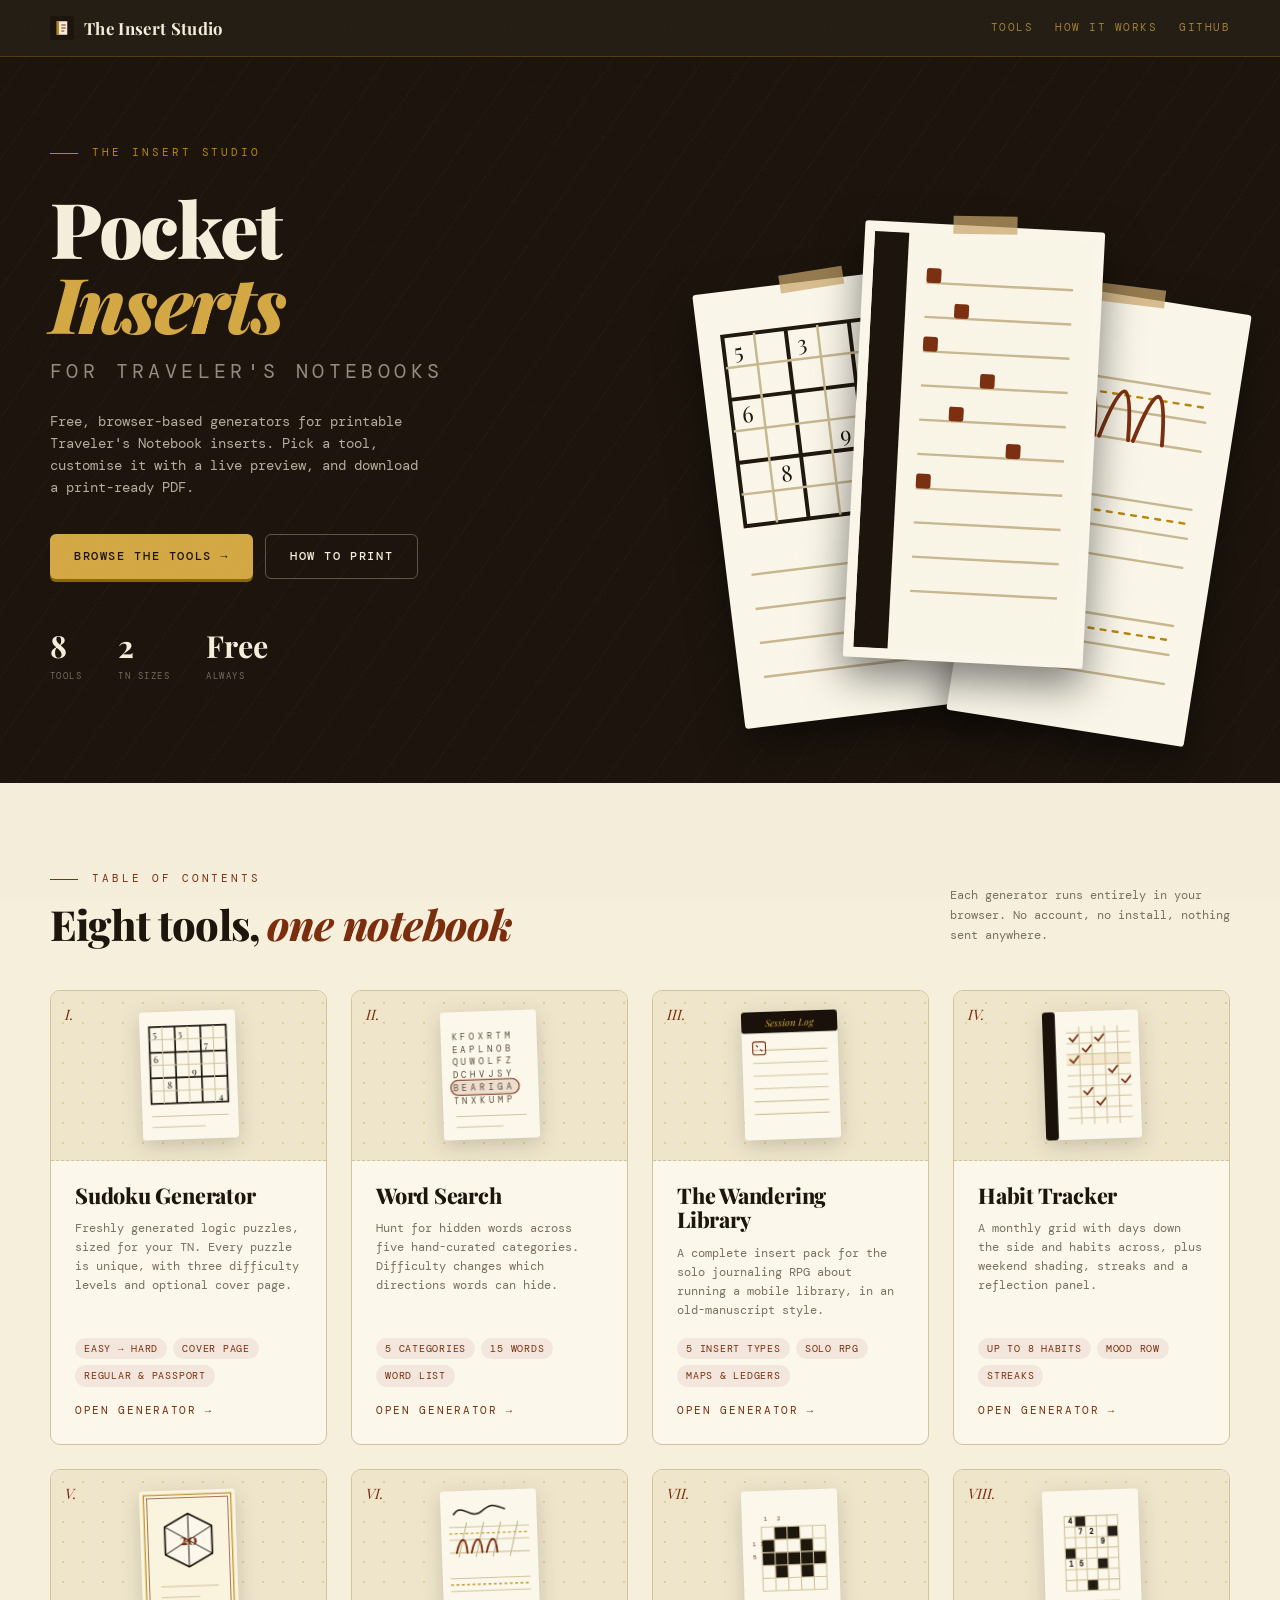
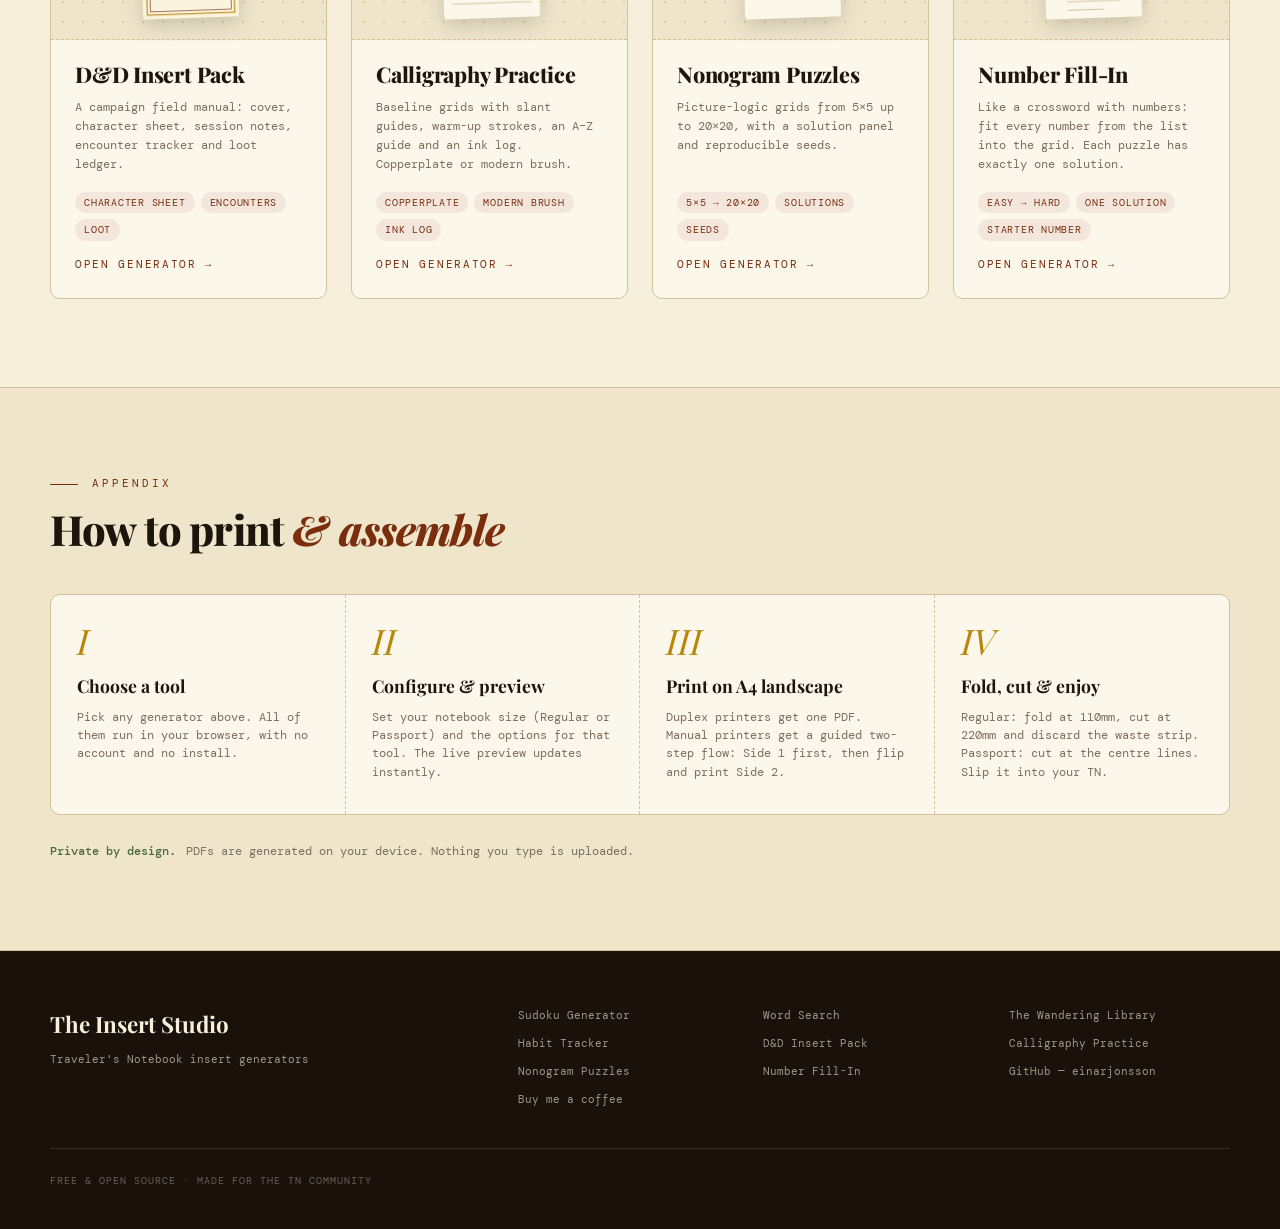
==== commit 8707e7a6: "Add Number Fill-In generator - New tool at /numberfill/: crossing-number grid plus a list of numbers" ====
--- a/index.html
+++ b/index.html
@@ -75,12 +75,8 @@
 .open { font-size: 0.66rem; letter-spacing: 0.16em; text-transform: uppercase; color: var(--accent); display: flex; align-items: center; gap: 8px; margin-top: 4px; transition: gap .15s; }
 .card:hover .open { gap: 14px; }
 
-@media (min-width: 901px) {
-  .grid { grid-template-columns: repeat(3, 1fr); }
-  .card:last-child { grid-column: 1 / -1; flex-direction: row; }
-  .card:last-child .thumb { width: 36%; height: auto; border-bottom: none; border-right: 1px dashed var(--rule); }
-  .card:last-child .card-body { justify-content: center; }
-}
+@media (min-width: 1101px) { .grid { grid-template-columns: repeat(4, 1fr); } }
+@media (min-width: 701px) and (max-width: 1100px) { .grid { grid-template-columns: repeat(2, 1fr); } }
 
 /* ── How it works ── */
 .how { background: var(--cream); border-block: 1px solid var(--rule); }
@@ -146,7 +142,7 @@
         <a class="btn btn-ghost" href="#how">How to print</a>
       </div>
       <div class="stats">
-        <div><b>7</b><small>Tools</small></div>
+        <div><b>8</b><small>Tools</small></div>
         <div><b>2</b><small>TN sizes</small></div>
         <div><b>Free</b><small>Always</small></div>
       </div>
@@ -166,7 +162,7 @@
     <div class="sec-head reveal">
       <div>
         <div class="eyebrow">Table of contents</div>
-        <h2>Seven tools, <em>one notebook</em></h2>
+        <h2>Eight tools, <em>one notebook</em></h2>
       </div>
       <p>Each generator runs entirely in your browser. No account, no install, nothing sent anywhere.</p>
     </div>
@@ -253,6 +249,18 @@
           <h3>Nonogram Puzzles</h3>
           <p>Picture-logic grids from 5×5 up to 20×20, with a solution panel and reproducible seeds.</p>
           <div class="tags"><span>5×5 → 20×20</span><span>Solutions</span><span>Seeds</span></div>
+          <div class="open">Open generator <span>→</span></div>
+        </div>
+      </a>
+
+      <a class="card reveal" href="numberfill/">
+        <div class="thumb"><span class="num">VIII.</span>
+          <svg viewBox="0 0 90 120" fill="none"><rect width="90" height="120" rx="3" fill="#fbf7ea"/><g fill="#241e18"><rect x="30" y="24" width="10" height="10"/><rect x="60" y="34" width="10" height="10"/><rect x="20" y="54" width="10" height="10"/><rect x="50" y="64" width="10" height="10"/><rect x="40" y="84" width="10" height="10"/></g><path d="M20 24h50v70H20zM30 24v70M40 24v70M50 24v70M60 24v70M20 34h50M20 44h50M20 54h50M20 64h50M20 74h50M20 84h50" stroke="#d2c39d"/><g font-family="DM Mono,monospace" font-size="7" font-weight="700" fill="#1d160d" text-anchor="middle"><text x="25" y="31">4</text><text x="35" y="41">7</text><text x="45" y="41">2</text><text x="55" y="51">9</text><text x="25" y="71">1</text><text x="35" y="71">5</text><text x="45" y="91">8</text></g><path d="M20 104h50M20 112h34" stroke="#d2c39d"/></svg>
+        </div>
+        <div class="card-body">
+          <h3>Number Fill-In</h3>
+          <p>Like a crossword with numbers: fit every number from the list into the grid. Each puzzle has exactly one solution.</p>
+          <div class="tags"><span>Easy → Hard</span><span>One solution</span><span>Starter number</span></div>
           <div class="open">Open generator <span>→</span></div>
         </div>
       </a>
@@ -294,6 +302,7 @@
       <a href="dnd/">D&amp;D Insert Pack</a>
       <a href="calligraphy/">Calligraphy Practice</a>
       <a href="nonogram/">Nonogram Puzzles</a>
+      <a href="numberfill/">Number Fill-In</a>
       <a href="https://github.com/einarjonsson">GitHub — einarjonsson</a>
       <a href="https://www.buymeacoffee.com/einarjonssi">Buy me a coffee</a>
     </div>
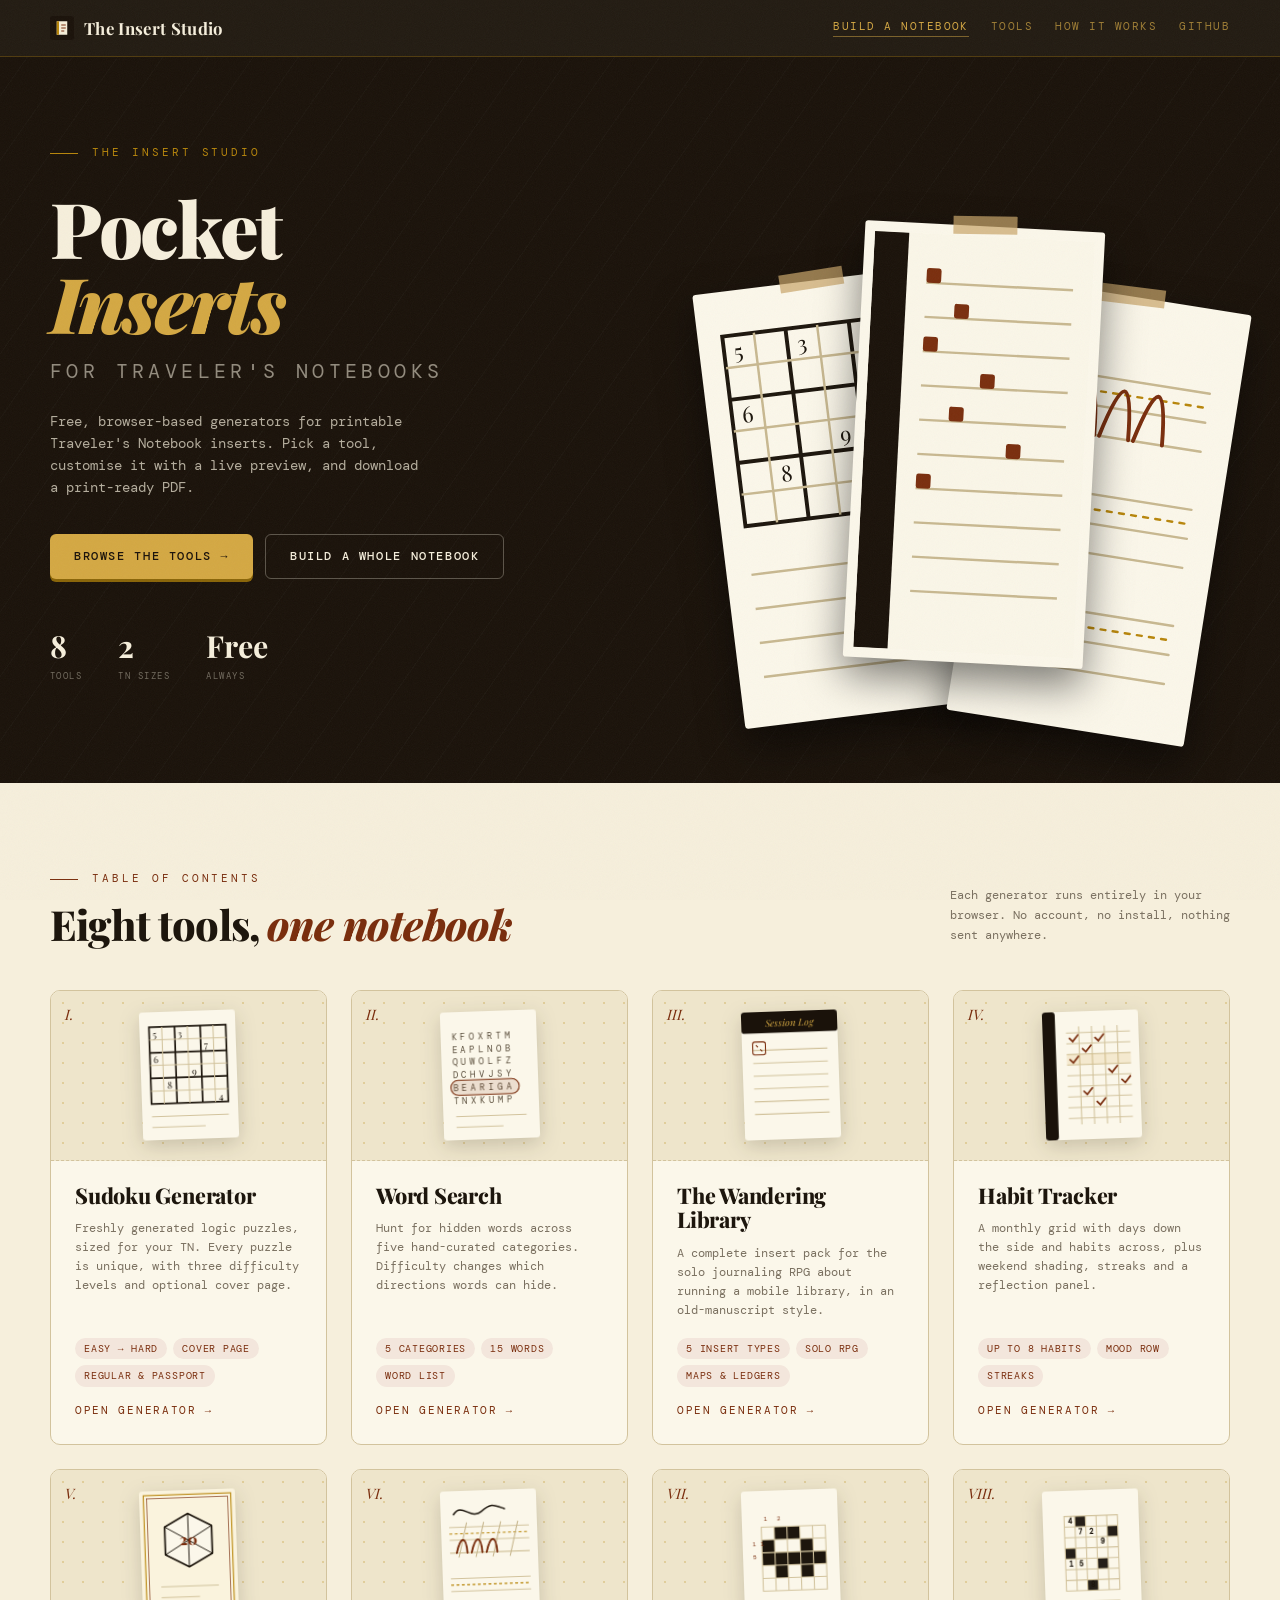
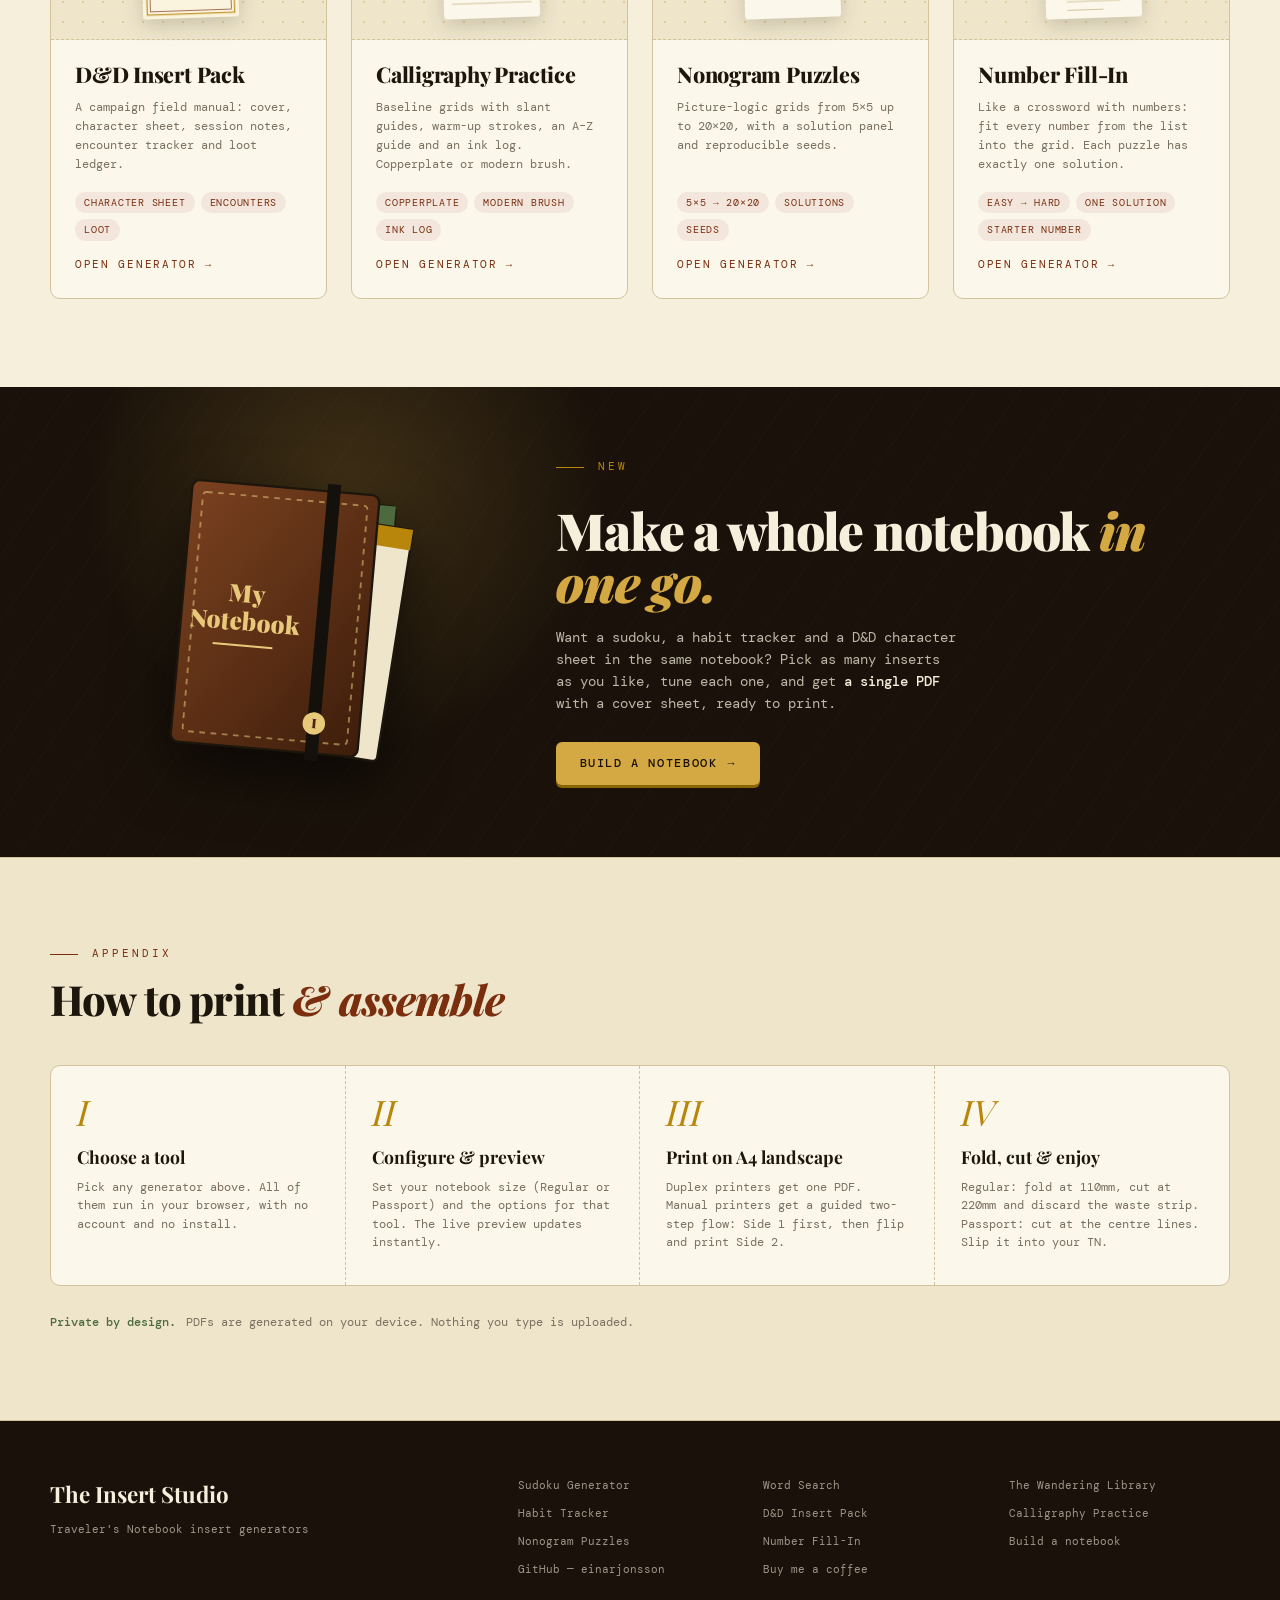
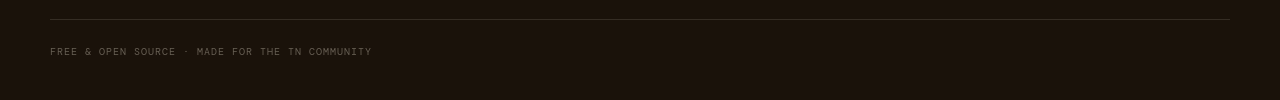
==== commit 38905c2a: "Notebook builder: mix inserts from every tool into one PDF - New /notebook/ page: a leather Traveler" ====
--- a/index.html
+++ b/index.html
@@ -22,6 +22,7 @@
 .nav-links { display: flex; gap: 22px; font-size: 0.66rem; letter-spacing: 0.14em; text-transform: uppercase; }
 .nav-links a { color: rgba(212,168,67,0.7); text-decoration: none; transition: color .15s; white-space: nowrap; }
 .nav-links a:hover { color: var(--gold-lt); }
+.nav-links .nav-new { color: var(--gold-lt); border-bottom: 1px solid rgba(212,168,67,0.5); }
 
 /* ── Hero ── */
 .hero { background: var(--spine); color: var(--paper); position: relative; overflow: hidden; }
@@ -78,6 +79,20 @@
 @media (min-width: 1101px) { .grid { grid-template-columns: repeat(4, 1fr); } }
 @media (min-width: 701px) and (max-width: 1100px) { .grid { grid-template-columns: repeat(2, 1fr); } }
 
+
+/* ── Notebook builder teaser ── */
+.nbband { background: var(--spine); color: var(--paper); padding: 72px 0; position: relative; overflow: hidden; }
+.nbband::before { content: ''; position: absolute; inset: 0; background: repeating-linear-gradient(-55deg, transparent, transparent 36px, rgba(255,255,255,0.016) 36px, rgba(255,255,255,0.016) 37px); }
+.nbband::after { content: ''; position: absolute; left: 4%; top: -40%; width: 46%; aspect-ratio: 1; border-radius: 50%; background: radial-gradient(circle, rgba(212,168,67,0.2), transparent 62%); }
+.nbband-in { position: relative; z-index: 1; display: grid; grid-template-columns: 0.8fr 1.2fr; gap: 56px; align-items: center; }
+.nbband-art { max-width: 300px; margin-inline: auto; transition: transform .4s; } .nbband-art:hover { transform: rotate(-3deg) scale(1.03); }
+.nbsvg { width: 100%; filter: drop-shadow(0 24px 30px rgba(0,0,0,0.55)); }
+.nbband h2 { font-family: 'Playfair Display', serif; font-weight: 900; font-size: clamp(2rem, 4vw, 3.2rem); line-height: 1.02; letter-spacing: -0.02em; margin: 14px 0 18px; }
+.nbband h2 em { color: var(--gold-lt); }
+.nbband p { max-width: 50ch; font-size: 0.86rem; color: rgba(246,239,220,0.75); margin-bottom: 28px; }
+.nbband strong { color: var(--paper); font-weight: 500; }
+@media (max-width: 900px) { .nbband-in { grid-template-columns: 1fr; gap: 28px; text-align: center; } .nbband .eyebrow { justify-content: center; } .nbband .eyebrow::before { display: none; } .nbband p { margin-inline: auto; } .nbband { padding: 56px 0; } }
+
 /* ── How it works ── */
 .how { background: var(--cream); border-block: 1px solid var(--rule); }
 .steps { display: grid; grid-template-columns: repeat(4, 1fr); gap: 0; counter-reset: s; border: 1px solid var(--rule); border-radius: 10px; overflow: hidden; background: var(--warm-white); }
@@ -111,7 +126,11 @@
   section { padding: 64px 0; }
 }
 @media (max-width: 600px) {
-  .nav-links { display: none; }
+  .nav-links a:not(:first-child) { display: none; }
+  .nav-links a, .brand { display: inline-flex; align-items: center; min-height: 44px; }
+  .btn { min-height: 48px; }
+  .note { display: block; }
+  .f-links a { display: flex; align-items: center; min-height: 44px; }
   .stats { gap: 24px; }
   .grid { grid-template-columns: 1fr; }
   .steps { grid-template-columns: 1fr; } .step { border-right: none; border-bottom: 1px dashed var(--rule); } .step:last-child { border-bottom: none; }
@@ -124,6 +143,7 @@
   <div class="wrap">
     <a class="brand" href="./"><img src="assets/favicon.svg" alt="">The Insert Studio</a>
     <div class="nav-links">
+      <a href="notebook/" class="nav-new">Build a notebook</a>
       <a href="#tools">Tools</a>
       <a href="#how">How it works</a>
       <a href="https://github.com/einarjonsson">GitHub</a>
@@ -139,7 +159,7 @@
       <p>Free, browser-based generators for printable Traveler's Notebook inserts. Pick a tool, customise it with a live preview, and download a print-ready PDF.</p>
       <div class="cta-row">
         <a class="btn btn-gold" href="#tools">Browse the tools →</a>
-        <a class="btn btn-ghost" href="#how">How to print</a>
+        <a class="btn btn-ghost" href="notebook/">Build a whole notebook</a>
       </div>
       <div class="stats">
         <div><b>8</b><small>Tools</small></div>
@@ -265,6 +285,34 @@
         </div>
       </a>
 
+    </div>
+  </div>
+</section>
+
+
+<section class="nbband" id="notebook">
+  <div class="wrap nbband-in">
+    <div class="nbband-art reveal" aria-hidden="true">
+      <svg viewBox="0 0 320 340" class="nbsvg">
+        <defs><linearGradient id="lthr" x1="0" y1="0" x2="1" y2="1"><stop offset="0" stop-color="#7a4120"/><stop offset=".55" stop-color="#5a2e14"/><stop offset="1" stop-color="#3d1d0b"/></linearGradient></defs>
+        <g transform="rotate(5 160 170)">
+          <rect x="196" y="40" width="82" height="250" rx="5" fill="#fbf7ea" stroke="#1d160d" stroke-width="2.5"/><rect x="196" y="40" width="82" height="22" fill="#4d6a3f"/>
+          <rect x="204" y="60" width="86" height="250" rx="5" fill="#eee5cb" stroke="#1d160d" stroke-width="2.5" transform="rotate(4 247 185)"/><rect x="204" y="60" width="86" height="22" fill="#b8860b" transform="rotate(4 247 185)"/>
+          <rect x="60" y="30" width="200" height="280" rx="8" fill="url(#lthr)" stroke="#1d160d" stroke-width="2.5"/>
+          <rect x="72" y="42" width="176" height="256" rx="4" fill="none" stroke="#e8c97a" stroke-opacity=".55" stroke-width="2" stroke-dasharray="6 6"/>
+          <rect x="204" y="22" width="14" height="296" fill="#14100c"/>
+          <text x="128" y="156" text-anchor="middle" font-family="Playfair Display, serif" font-weight="900" font-size="26" fill="#e8c97a">My</text>
+          <text x="128" y="186" text-anchor="middle" font-family="Playfair Display, serif" font-weight="900" font-size="26" fill="#e8c97a">Notebook</text>
+          <path d="M96 202h64" stroke="#e8c97a" stroke-width="2"/>
+          <circle cx="211" cy="278" r="12" fill="#e8c97a"/><text x="211" y="283" text-anchor="middle" font-family="Playfair Display, serif" font-weight="900" font-size="14" fill="#4a2610">I</text>
+        </g>
+      </svg>
+    </div>
+    <div class="nbband-txt reveal">
+      <div class="eyebrow">New</div>
+      <h2>Make a whole notebook <em>in one go.</em></h2>
+      <p>Want a sudoku, a habit tracker and a D&amp;D character sheet in the same notebook? Pick as many inserts as you like, tune each one, and get <strong>a single PDF</strong> with a cover sheet, ready to print.</p>
+      <a class="btn btn-gold" href="notebook/">Build a notebook <span aria-hidden="true">→</span></a>
     </div>
   </div>
 </section>
@@ -303,6 +351,7 @@
       <a href="calligraphy/">Calligraphy Practice</a>
       <a href="nonogram/">Nonogram Puzzles</a>
       <a href="numberfill/">Number Fill-In</a>
+      <a href="notebook/">Build a notebook</a>
       <a href="https://github.com/einarjonsson">GitHub — einarjonsson</a>
       <a href="https://www.buymeacoffee.com/einarjonssi">Buy me a coffee</a>
     </div>
--- a/assets/tokens.css
+++ b/assets/tokens.css
@@ -28,3 +28,5 @@
   background-image: url("data:image/svg+xml,%3Csvg viewBox='0 0 200 200' xmlns='http://www.w3.org/2000/svg'%3E%3Cfilter id='n'%3E%3CfeTurbulence type='fractalNoise' baseFrequency='0.85' numOctaves='4' stitchTiles='stitch'/%3E%3C/filter%3E%3Crect width='100%25' height='100%25' filter='url(%23n)'/%3E%3C/svg%3E");
   background-size: 160px;
 }
+/* Phones: all type is rem-based, so a larger root makes every small label readable */
+@media (max-width: 600px) { html { font-size: 17.5px; } }
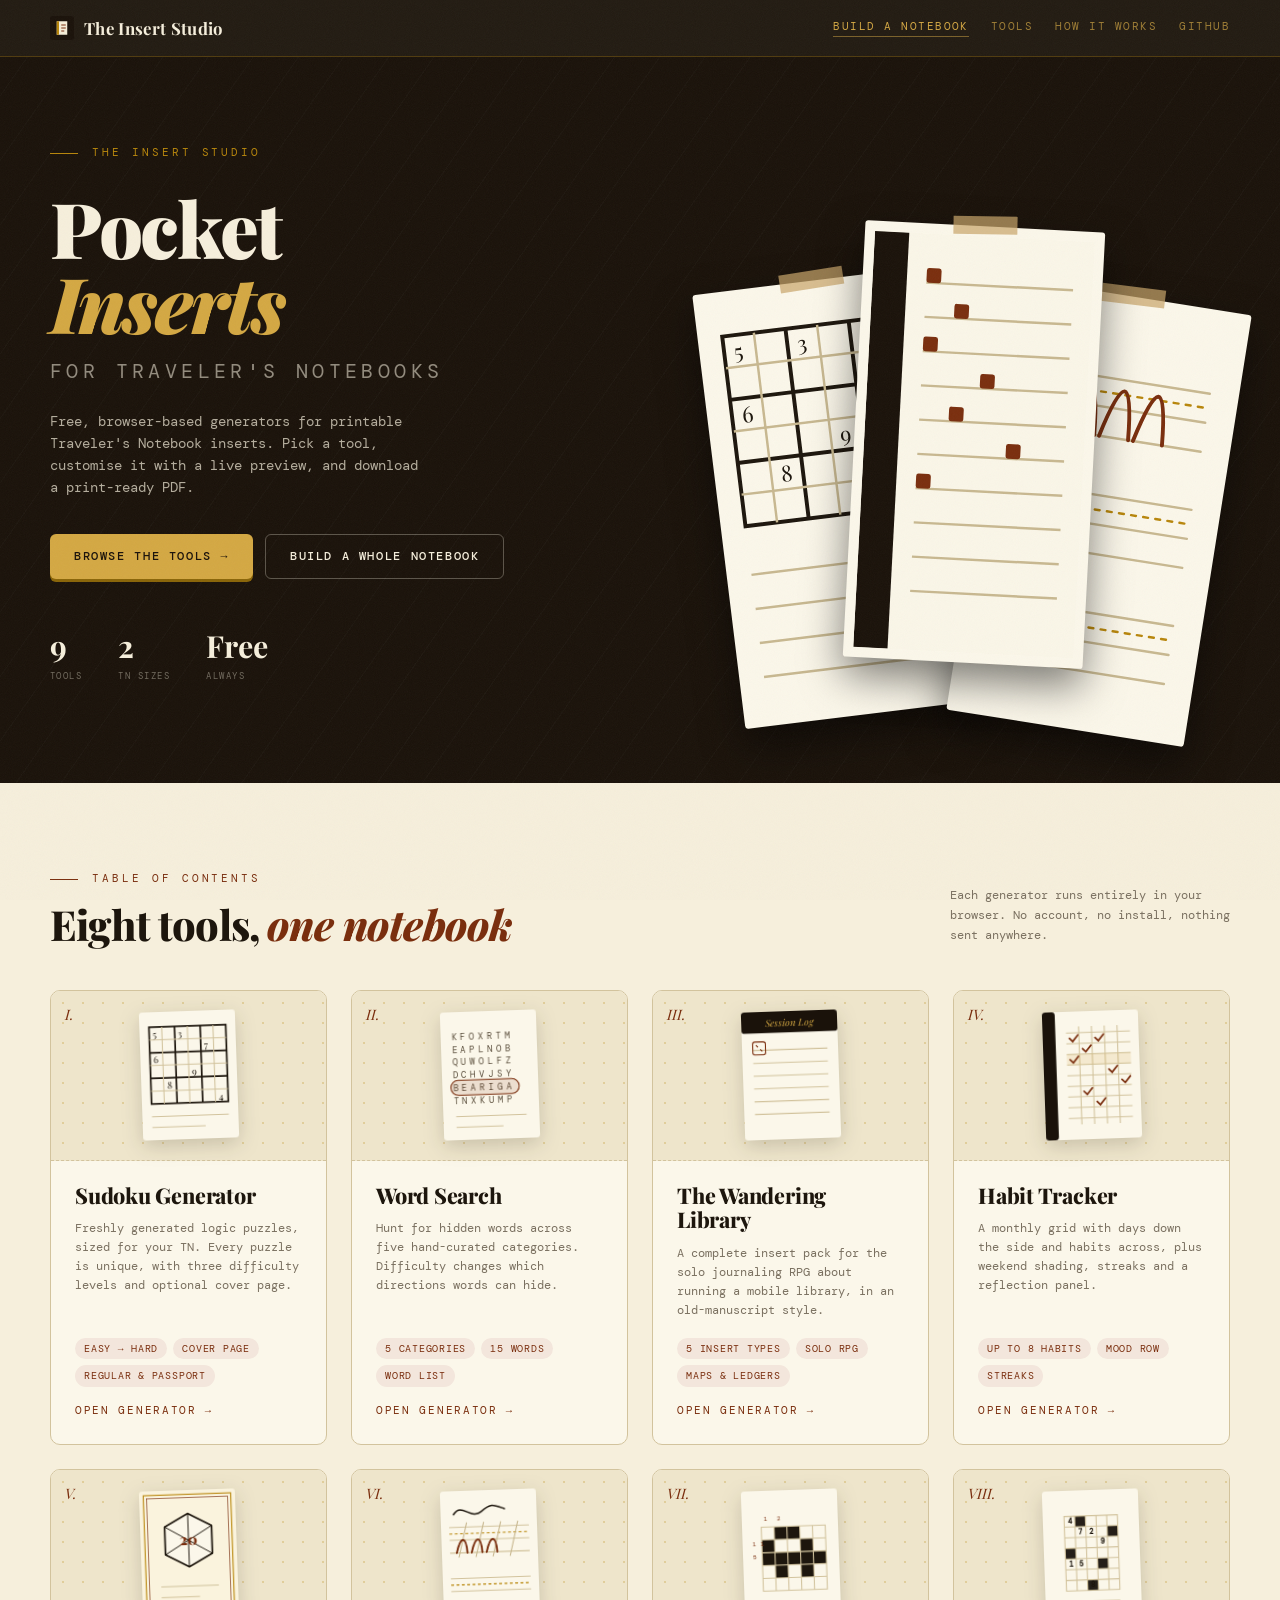
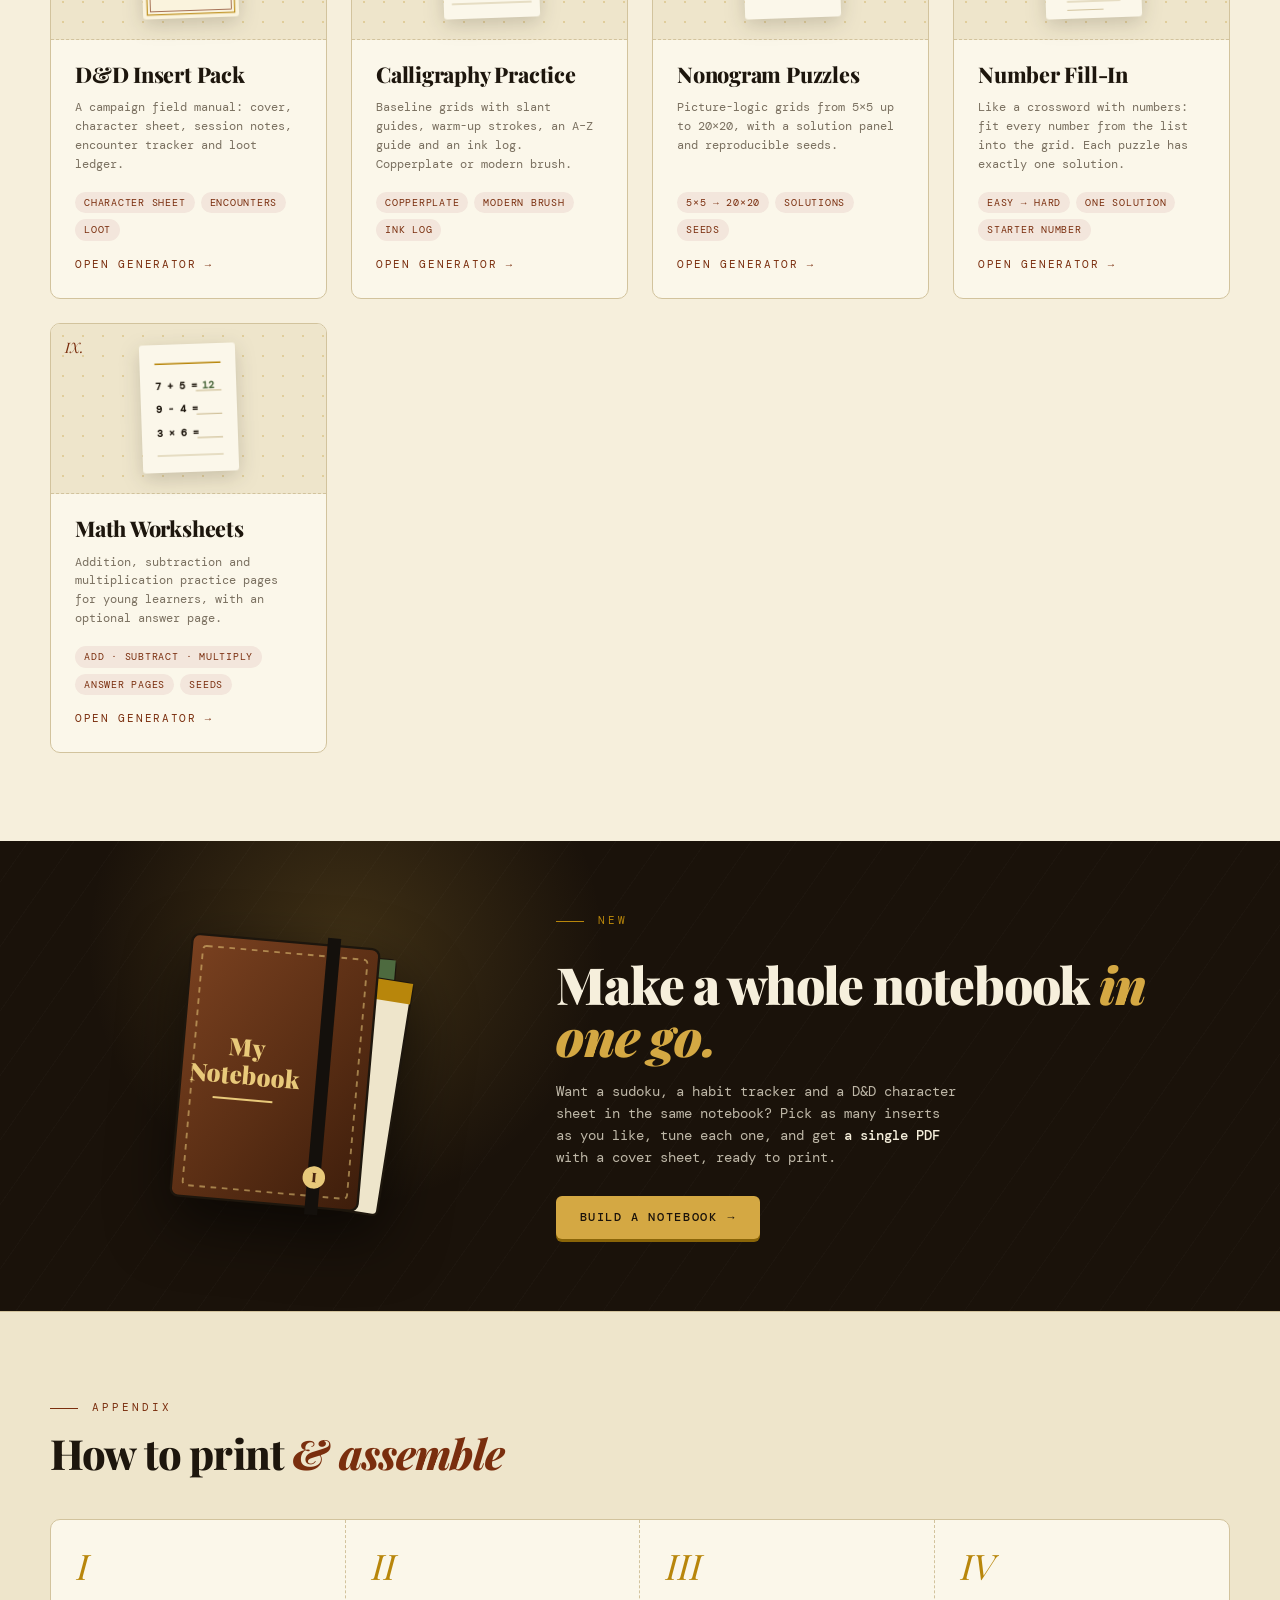
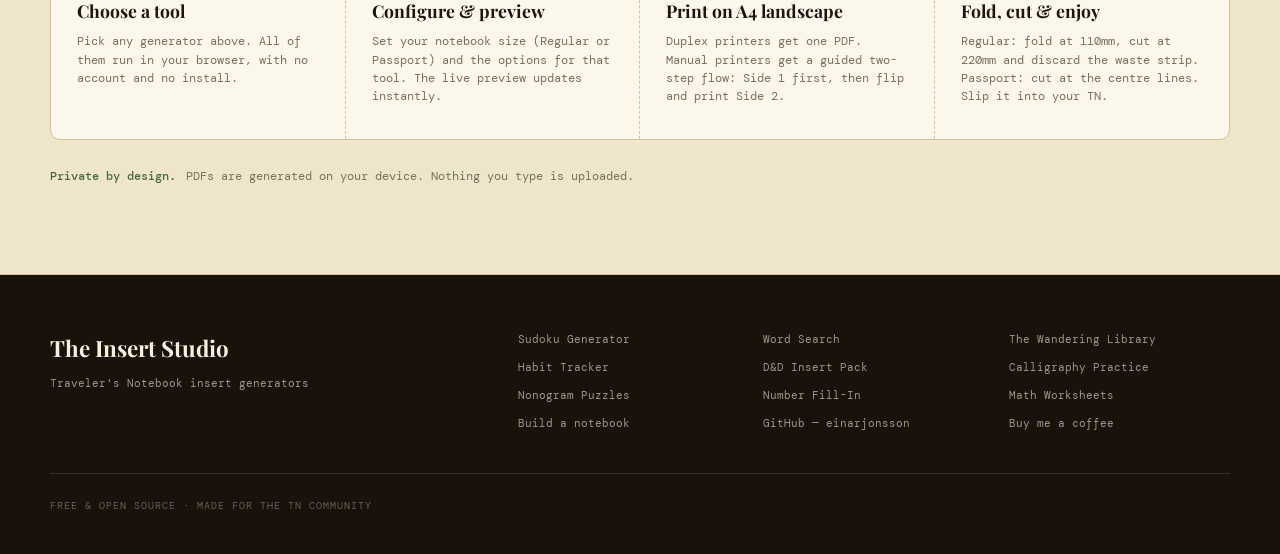
==== commit 74b3e599: "Add Math Worksheets tool: addition, subtraction and multiplication practice pages New math/ generato" ====
--- a/index.html
+++ b/index.html
@@ -162,7 +162,7 @@
         <a class="btn btn-ghost" href="notebook/">Build a whole notebook</a>
       </div>
       <div class="stats">
-        <div><b>8</b><small>Tools</small></div>
+        <div><b>9</b><small>Tools</small></div>
         <div><b>2</b><small>TN sizes</small></div>
         <div><b>Free</b><small>Always</small></div>
       </div>
@@ -281,6 +281,18 @@
           <h3>Number Fill-In</h3>
           <p>Like a crossword with numbers: fit every number from the list into the grid. Each puzzle has exactly one solution.</p>
           <div class="tags"><span>Easy → Hard</span><span>One solution</span><span>Starter number</span></div>
+          <div class="open">Open generator <span>→</span></div>
+        </div>
+      </a>
+
+      <a class="card reveal" href="math/">
+        <div class="thumb"><span class="num">IX.</span>
+          <svg viewBox="0 0 90 120" fill="none"><rect width="90" height="120" rx="3" fill="#fbf7ea"/><path d="M14 18h62" stroke="#b8860b" stroke-width="1.5"/><g font-family="DM Mono,monospace" font-weight="700" font-size="9" fill="#1d160d"><text x="14" y="42">7 + 5 =</text><text x="14" y="64">9 - 4 =</text><text x="14" y="86">3 × 6 =</text></g><path d="M52 44h24M52 66h24M52 88h24" stroke="#d2c39d" stroke-width="1.2"/><g font-family="DM Mono,monospace" font-weight="700" font-size="9" fill="#4d6a3f"><text x="64" y="42" text-anchor="middle">12</text></g><path d="M14 104h62" stroke="#d2c39d"/></svg>
+        </div>
+        <div class="card-body">
+          <h3>Math Worksheets</h3>
+          <p>Addition, subtraction and multiplication practice pages for young learners, with an optional answer page.</p>
+          <div class="tags"><span>Add · Subtract · Multiply</span><span>Answer pages</span><span>Seeds</span></div>
           <div class="open">Open generator <span>→</span></div>
         </div>
       </a>
@@ -351,6 +363,7 @@
       <a href="calligraphy/">Calligraphy Practice</a>
       <a href="nonogram/">Nonogram Puzzles</a>
       <a href="numberfill/">Number Fill-In</a>
+      <a href="math/">Math Worksheets</a>
       <a href="notebook/">Build a notebook</a>
       <a href="https://github.com/einarjonsson">GitHub — einarjonsson</a>
       <a href="https://www.buymeacoffee.com/einarjonssi">Buy me a coffee</a>
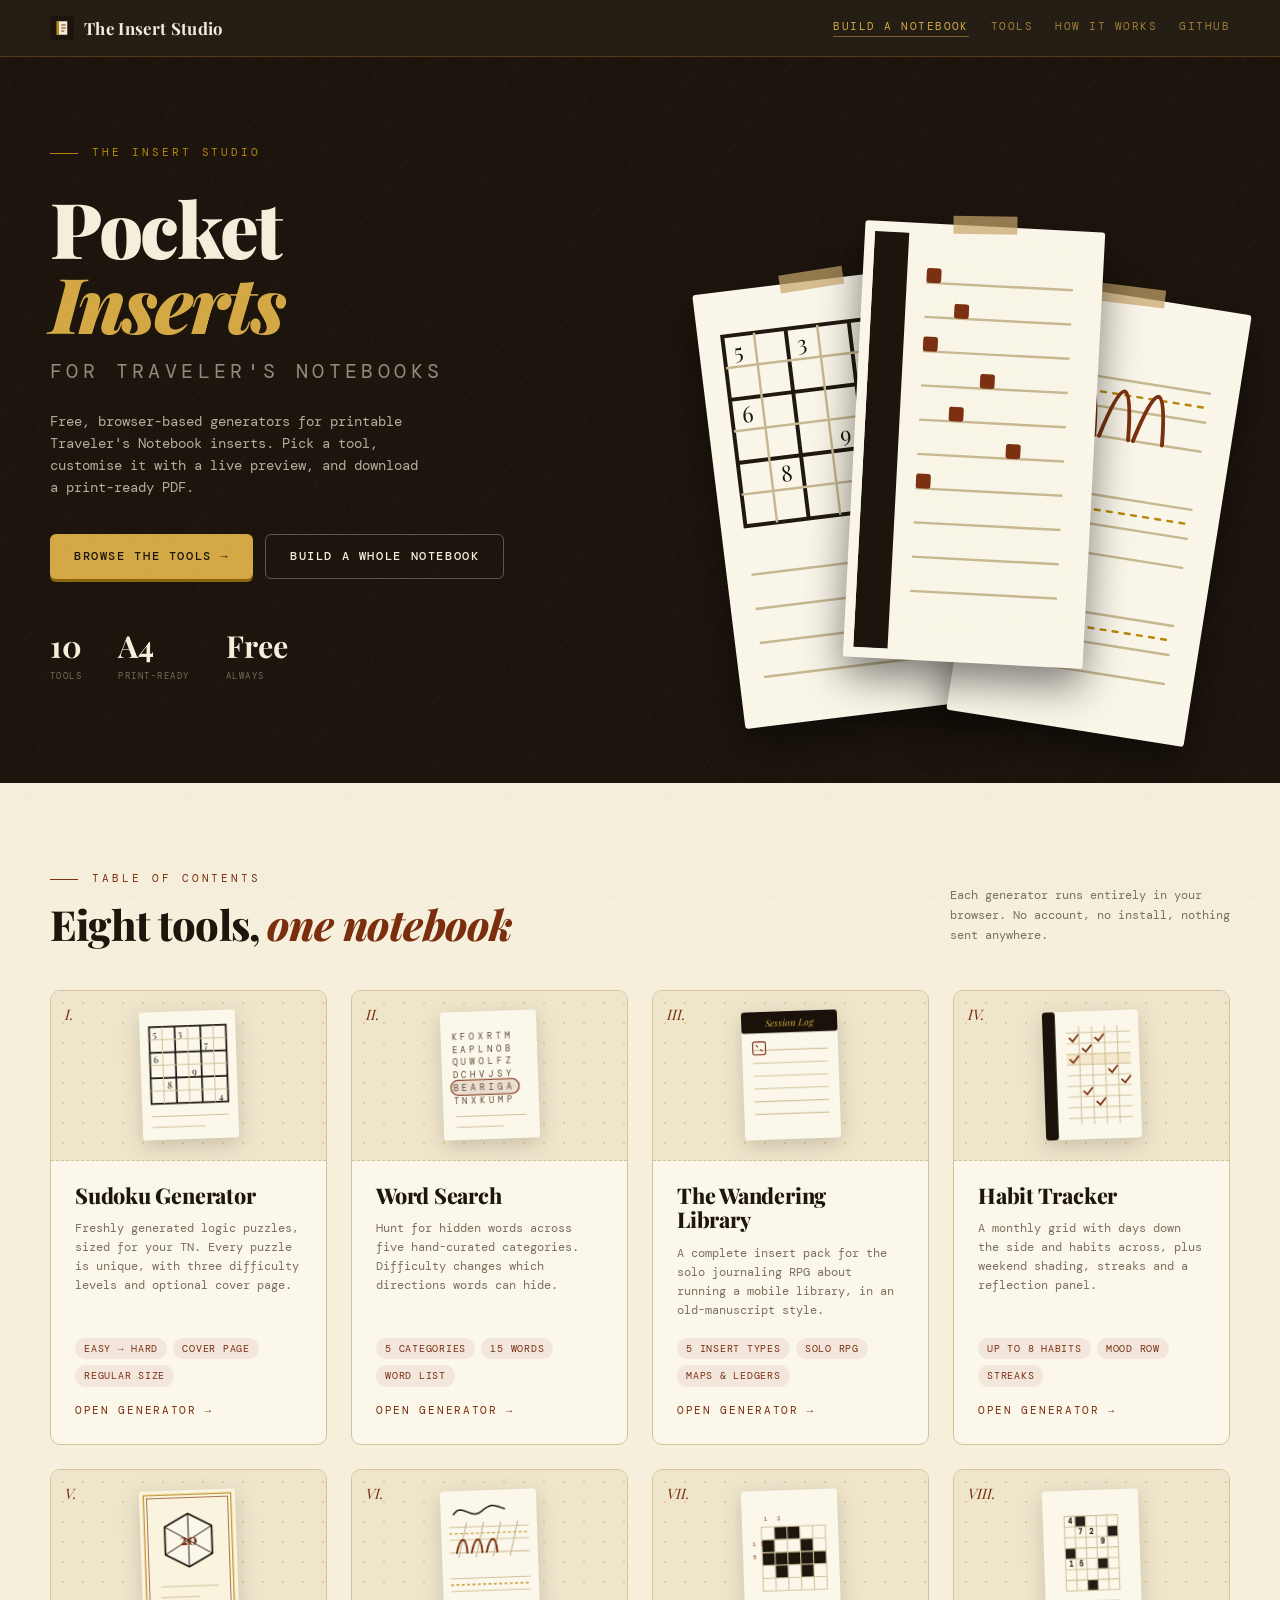
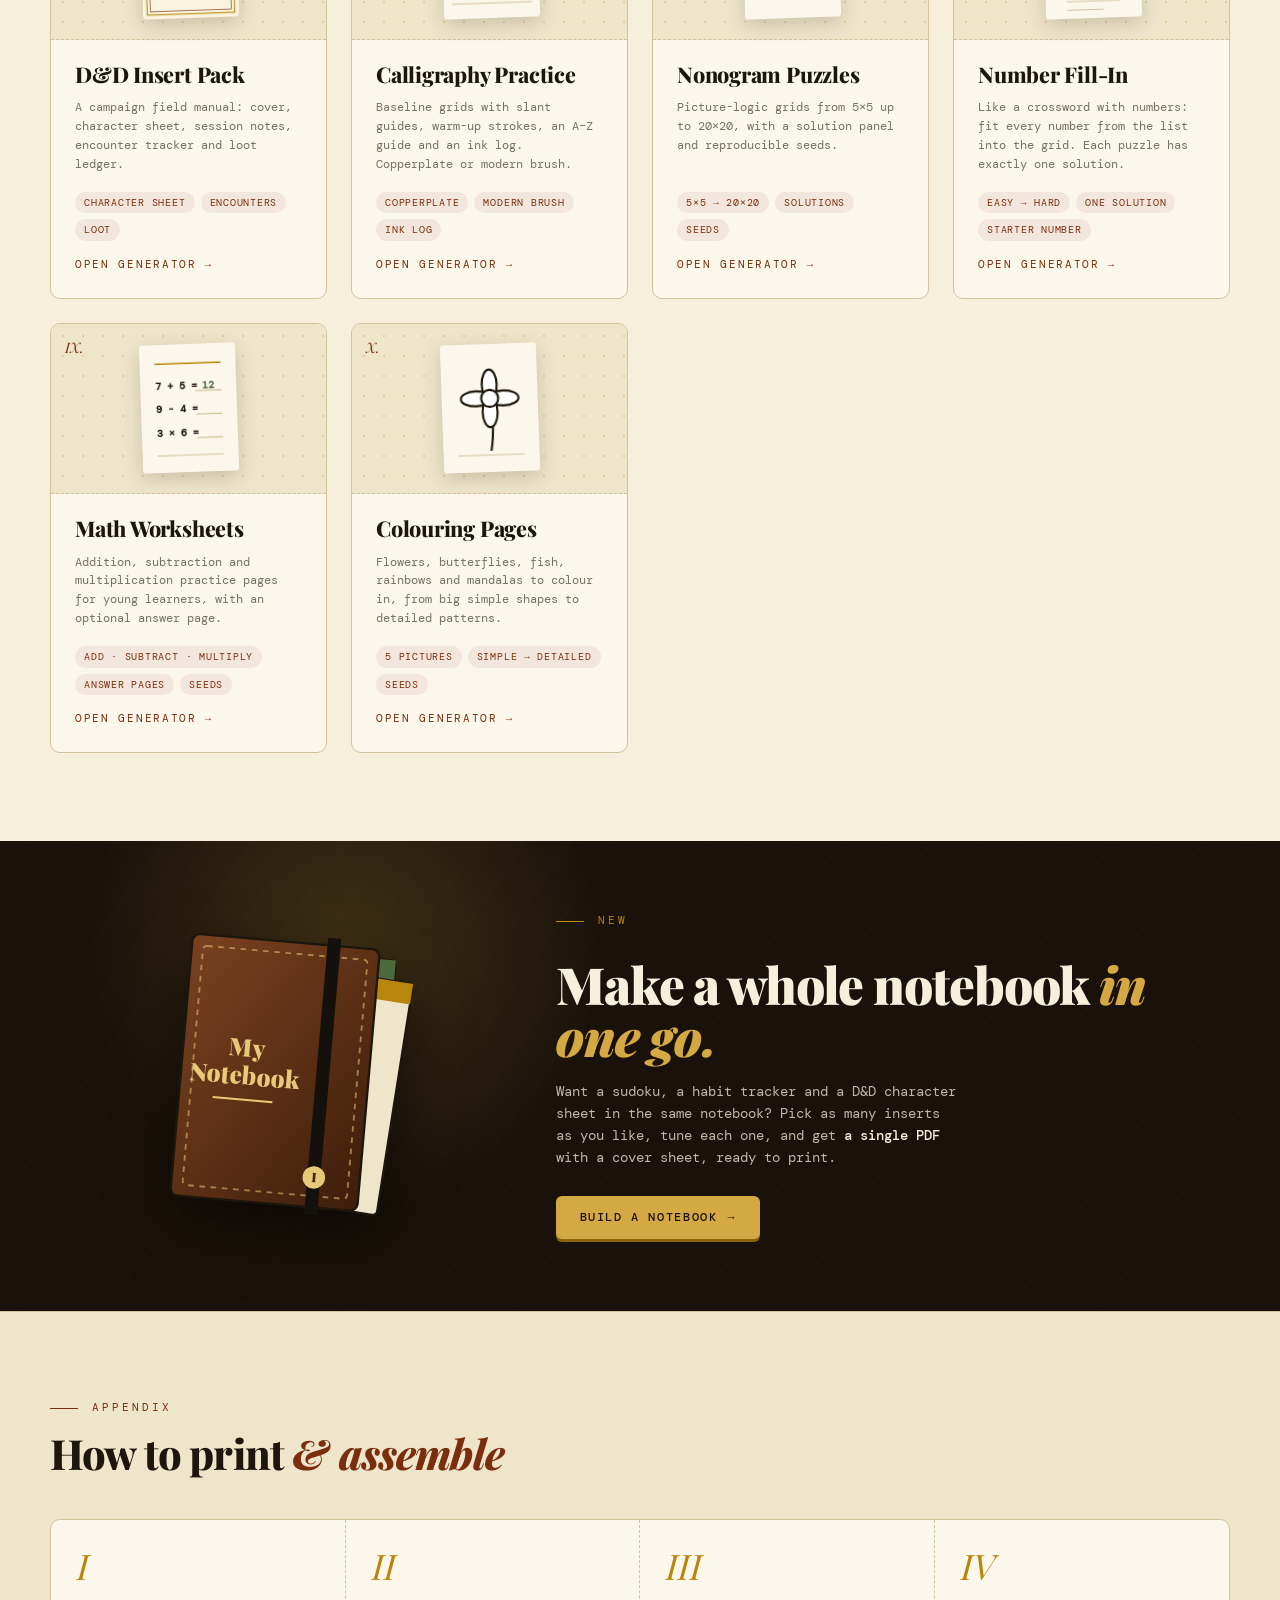
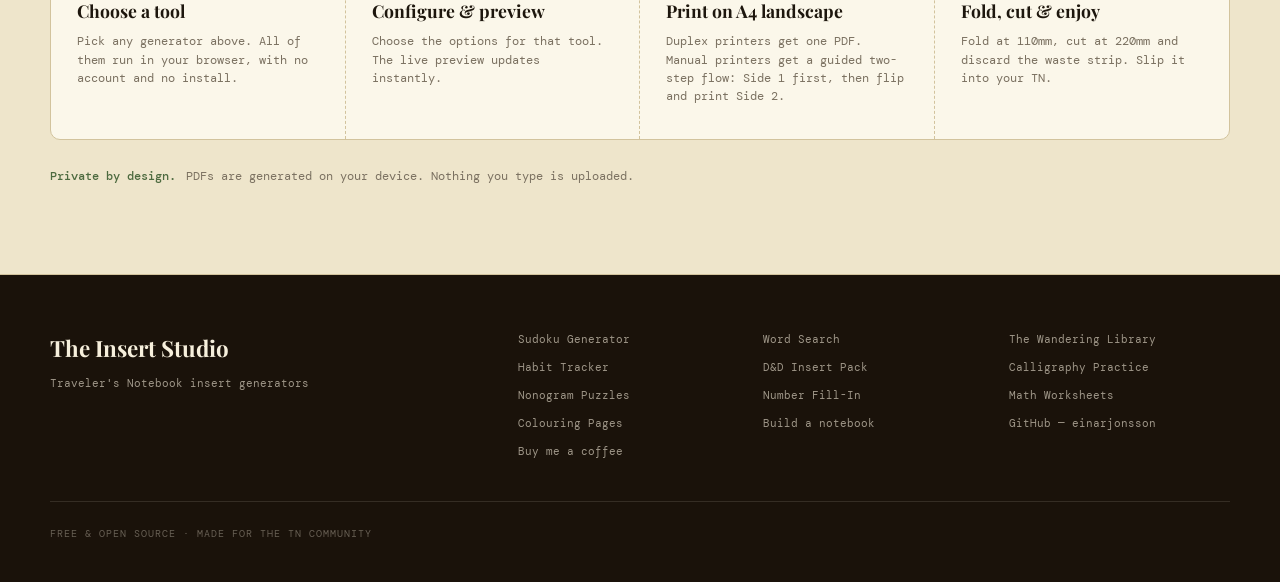
==== commit 5df2fc0b: "Remove Passport size from every insert; add Colouring Pages to the hub Regular (110x105 mm panels, f" ====
--- a/index.html
+++ b/index.html
@@ -162,8 +162,8 @@
         <a class="btn btn-ghost" href="notebook/">Build a whole notebook</a>
       </div>
       <div class="stats">
-        <div><b>9</b><small>Tools</small></div>
-        <div><b>2</b><small>TN sizes</small></div>
+        <div><b>10</b><small>Tools</small></div>
+        <div><b>A4</b><small>Print-ready</small></div>
         <div><b>Free</b><small>Always</small></div>
       </div>
     </div>
@@ -196,7 +196,7 @@
         <div class="card-body">
           <h3>Sudoku Generator</h3>
           <p>Freshly generated logic puzzles, sized for your TN. Every puzzle is unique, with three difficulty levels and optional cover page.</p>
-          <div class="tags"><span>Easy → Hard</span><span>Cover page</span><span>Regular &amp; Passport</span></div>
+          <div class="tags"><span>Easy → Hard</span><span>Cover page</span><span>Regular size</span></div>
           <div class="open">Open generator <span>→</span></div>
         </div>
       </a>
@@ -293,6 +293,18 @@
           <h3>Math Worksheets</h3>
           <p>Addition, subtraction and multiplication practice pages for young learners, with an optional answer page.</p>
           <div class="tags"><span>Add · Subtract · Multiply</span><span>Answer pages</span><span>Seeds</span></div>
+          <div class="open">Open generator <span>→</span></div>
+        </div>
+      </a>
+
+      <a class="card reveal" href="colouring/">
+        <div class="thumb"><span class="num">X.</span>
+          <svg viewBox="0 0 90 120" fill="none"><rect width="90" height="120" rx="3" fill="#fbf7ea"/><g fill="#fff" stroke="#1d160d" stroke-width="2" stroke-linejoin="round"><path d="M45 100c3-14 2-24 2-32" fill="none"/><ellipse cx="45" cy="38" rx="7" ry="14"/><ellipse cx="45" cy="64" rx="7" ry="14"/><ellipse cx="32" cy="51" rx="14" ry="7"/><ellipse cx="58" cy="51" rx="14" ry="7"/><circle cx="45" cy="51" r="8"/></g><path d="M14 104h62" stroke="#d2c39d"/></svg>
+        </div>
+        <div class="card-body">
+          <h3>Colouring Pages</h3>
+          <p>Flowers, butterflies, fish, rainbows and mandalas to colour in, from big simple shapes to detailed patterns.</p>
+          <div class="tags"><span>5 pictures</span><span>Simple → Detailed</span><span>Seeds</span></div>
           <div class="open">Open generator <span>→</span></div>
         </div>
       </a>
@@ -339,9 +351,9 @@
     </div>
     <div class="steps reveal">
       <div class="step"><h3>Choose a tool</h3><p>Pick any generator above. All of them run in your browser, with no account and no install.</p></div>
-      <div class="step"><h3>Configure &amp; preview</h3><p>Set your notebook size (Regular or Passport) and the options for that tool. The live preview updates instantly.</p></div>
+      <div class="step"><h3>Configure &amp; preview</h3><p>Choose the options for that tool. The live preview updates instantly.</p></div>
       <div class="step"><h3>Print on A4 landscape</h3><p>Duplex printers get one PDF. Manual printers get a guided two-step flow: Side 1 first, then flip and print Side 2.</p></div>
-      <div class="step"><h3>Fold, cut &amp; enjoy</h3><p>Regular: fold at 110mm, cut at 220mm and discard the waste strip. Passport: cut at the centre lines. Slip it into your TN.</p></div>
+      <div class="step"><h3>Fold, cut &amp; enjoy</h3><p>Fold at 110mm, cut at 220mm and discard the waste strip. Slip it into your TN.</p></div>
     </div>
     <p class="note"><b>Private by design.</b> PDFs are generated on your device. Nothing you type is uploaded.</p>
   </div>
@@ -364,6 +376,7 @@
       <a href="nonogram/">Nonogram Puzzles</a>
       <a href="numberfill/">Number Fill-In</a>
       <a href="math/">Math Worksheets</a>
+      <a href="colouring/">Colouring Pages</a>
       <a href="notebook/">Build a notebook</a>
       <a href="https://github.com/einarjonsson">GitHub — einarjonsson</a>
       <a href="https://www.buymeacoffee.com/einarjonssi">Buy me a coffee</a>
